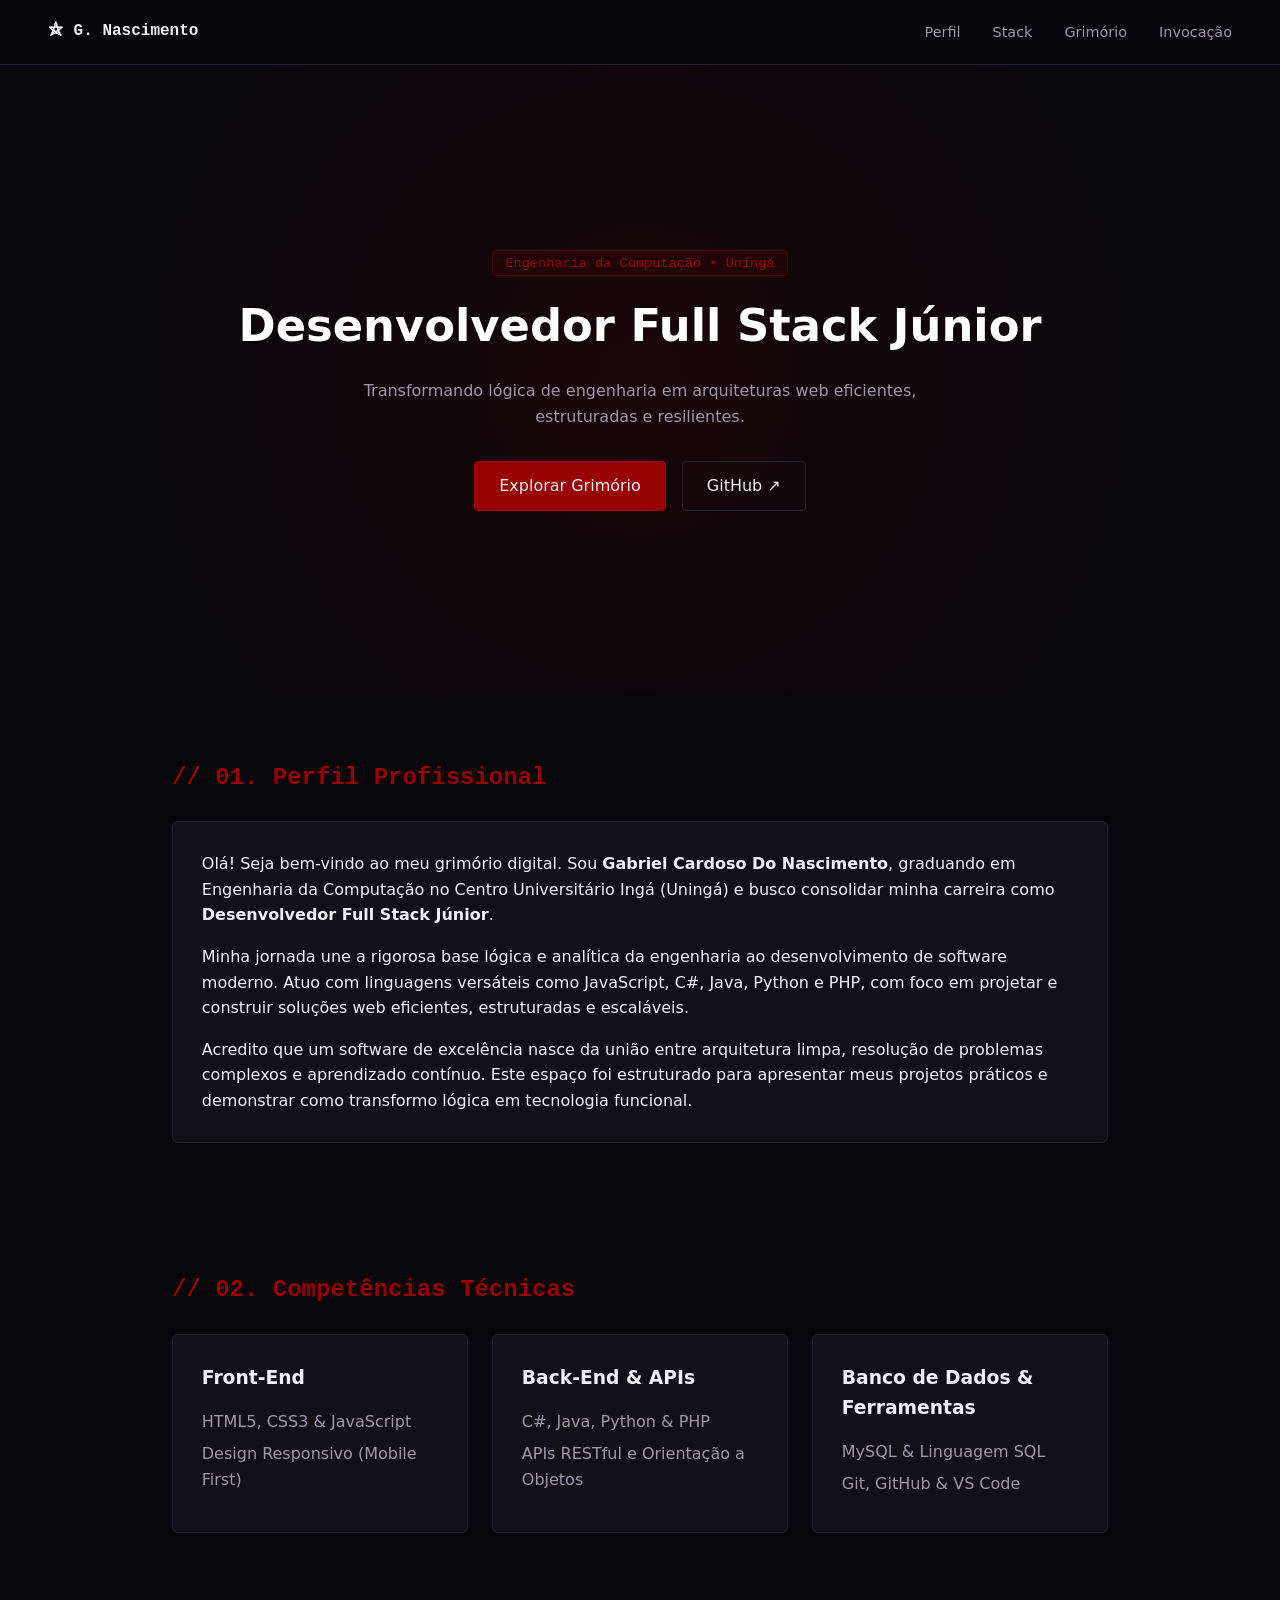
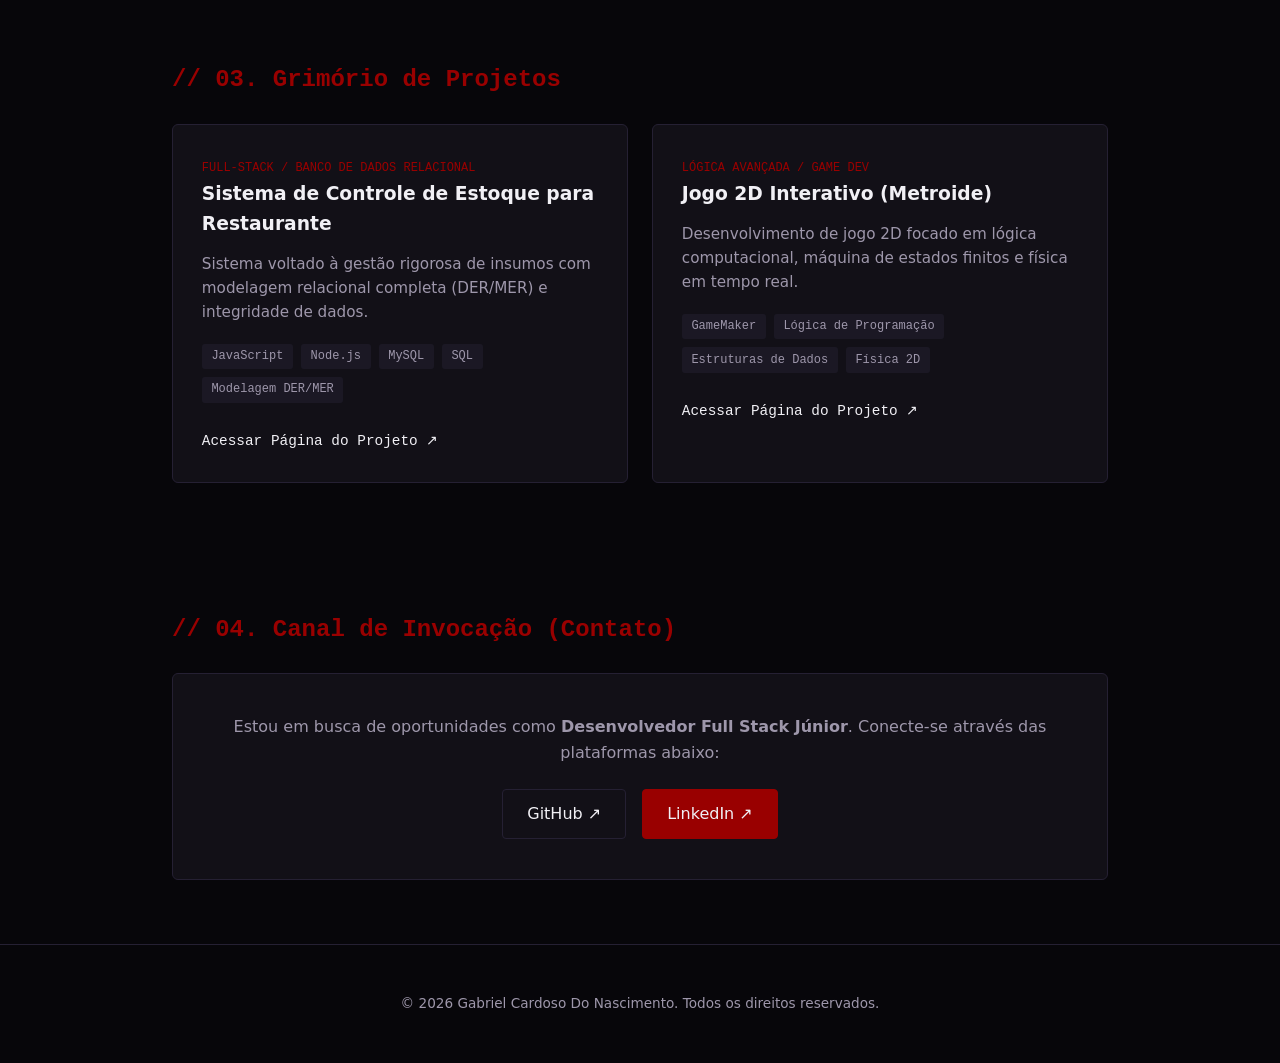
==== index.html @ 2a51ca3d "Portfólio estruturado e finalizado com páginas de projetos" ====
<!DOCTYPE html>
<html lang="pt-BR">
<head>
  <meta charset="UTF-8">
  <meta name="viewport" content="width=device-width, initial-scale=1.0">
  <title>Gabriel Cardoso | Desenvolvedor Full Stack Júnior</title>
  <link rel="stylesheet" href="css/variables.css">
  <link rel="stylesheet" href="css/main.css">
</head>
<body>

  <!-- ANIMAÇÃO DE ENTRADA: PORTÕES DO INFERNO (COM SIGILO ESTILIZADO) -->
  <div id="gate-overlay" class="gate-overlay">
    <div class="gate-left"></div>
    <div class="gate-right"></div>
    <div class="gate-lock">
      <div class="sigil-emblem">
        <span class="sigil-core">🜏</span>
      </div>
      <span class="lock-text">ROMPENDO SELOS INFERNAIS</span>
    </div>
  </div>

  <header class="navbar">
    <div class="logo">⛤ G. Nascimento</div>
    <nav>
      <ul class="nav-links">
        <li><a href="#sobre">Perfil</a></li>
        <li><a href="#habilidades">Stack</a></li>
        <li><a href="#projetos">Grimório</a></li>
        <li><a href="#contato">Invocação</a></li>
      </ul>
    </nav>
  </header>

  <main>
    <section class="hero">
      <div class="hero-content">
        <span class="badge-tag">Engenharia da Computação &bull; Uningá</span>
        <h1>Desenvolvedor Full Stack Júnior</h1>
        <p>Transformando lógica de engenharia em arquiteturas web eficientes, estruturadas e resilientes.</p>
        <div class="hero-actions">
          <a href="#projetos" class="btn btn-primary">Explorar Grimório</a>
          <a href="https://github.com/EzaquielAngel" target="_blank" class="btn btn-outline">GitHub ↗</a>
        </div>
      </div>
    </section>

    <!-- Seção Sobre / Perfil -->
    <section id="sobre" class="container section">
      <h2>// 01. Perfil Profissional</h2>
      <div class="card">
        <p>
          Olá! Seja bem-vindo ao meu grimório digital. Sou <strong>Gabriel Cardoso Do Nascimento</strong>, graduando em Engenharia da Computação no Centro Universitário Ingá (Uningá) e busco consolidar minha carreira como <strong>Desenvolvedor Full Stack Júnior</strong>.
        </p>
        <p style="margin-top: 1rem;">
          Minha jornada une a rigorosa base lógica e analítica da engenharia ao desenvolvimento de software moderno. Atuo com linguagens versáteis como JavaScript, C#, Java, Python e PHP, com foco em projetar e construir soluções web eficientes, estruturadas e escaláveis.
        </p>
        <p style="margin-top: 1rem;">
          Acredito que um software de excelência nasce da união entre arquitetura limpa, resolução de problemas complexos e aprendizado contínuo. Este espaço foi estruturado para apresentar meus projetos práticos e demonstrar como transformo lógica em tecnologia funcional.
        </p>
      </div>
    </section>

    <!-- Seção de Competências Técnicas -->
    <section id="habilidades" class="container section">
      <h2>// 02. Competências Técnicas</h2>
      <div class="skills-grid">
        <div class="skill-category">
          <h3>Front-End</h3>
          <ul>
            <li>HTML5, CSS3 & JavaScript</li>
            <li>Design Responsivo (Mobile First)</li>
          </ul>
        </div>
        <div class="skill-category">
          <h3>Back-End & APIs</h3>
          <ul>
            <li>C#, Java, Python & PHP</li>
            <li>APIs RESTful e Orientação a Objetos</li>
          </ul>
        </div>
        <div class="skill-category">
          <h3>Banco de Dados & Ferramentas</h3>
          <ul>
            <li>MySQL & Linguagem SQL</li>
            <li>Git, GitHub & VS Code</li>
          </ul>
        </div>
      </div>
    </section>

    <section id="projetos" class="container section">
      <h2>// 03. Grimório de Projetos</h2>
      <div id="projects-container" class="projects-grid">
        <!-- Inserido dinamicamente via JS -->
      </div>
    </section>

    <section id="contato" class="container section">
      <h2>// 04. Canal de Invocação (Contato)</h2>
      <div class="card contact-card">
        <p>Estou em busca de oportunidades como <strong>Desenvolvedor Full Stack Júnior</strong>. Conecte-se através das plataformas abaixo:</p>
        <div class="contact-links">
          <a href="https://github.com/EzaquielAngel" target="_blank" class="btn btn-outline">GitHub ↗</a>
          <a href="https://www.linkedin.com/in/gabriel-cardoso-do-nascimento" target="_blank" class="btn btn-primary">LinkedIn ↗</a>
        </div>
      </div>
    </section>
  </main>

  <footer class="footer">
    <p>&copy; 2026 Gabriel Cardoso Do Nascimento. Todos os direitos reservados.</p>
  </footer>

  <script type="module" src="js/main.js"></script>
</body>
</html>
---- css/variables.css ----
:root {
  --bg-deep: #07060a;
  --bg-surface: #121017;
  --border-subtle: #252033;
  --accent-blood: #990000;
  --accent-glow: rgba(153, 0, 0, 0.25);
  --text-main: #f1f0f5;
  --text-muted: #9e97ab;
  --font-mono: 'Courier New', Courier, monospace;
}
---- css/main.css ----
html {
  scroll-behavior: smooth;
}

* {
  margin: 0;
  padding: 0;
  box-sizing: border-box;
}

body {
  background-color: var(--bg-deep);
  color: var(--text-main);
  font-family: system-ui, -apple-system, sans-serif;
  line-height: 1.6;
  overflow-x: hidden;
}
* {
  margin: 0;
  padding: 0;
  box-sizing: border-box;
}

body {
  background-color: var(--bg-deep);
  color: var(--text-main);
  font-family: system-ui, -apple-system, sans-serif;
  line-height: 1.6;
  overflow-x: hidden;
}

/* --- ANIMAÇÃO INFERNAL DE ENTRADA (PORTÕES DO INFERNO) --- */
.gate-overlay {
  position: fixed;
  top: 0;
  left: 0;
  width: 100vw;
  height: 100vh;
  z-index: 9999;
  display: flex;
  justify-content: center;
  align-items: center;
  pointer-events: none;
  visibility: visible;
  opacity: 1;
  transition: opacity 0.6s ease 0.7s, visibility 0.6s ease 0.7s;
}

.gate-overlay.open {
  opacity: 0;
  visibility: hidden;
}

.gate-left, .gate-right {
  position: absolute;
  top: 0;
  width: 50vw;
  height: 100vh;
  background: #030205;
  border-bottom: 4px solid #8B0000;
  box-shadow: inset 0 0 80px rgba(139, 0, 0, 0.4);
  transition: transform 0.7s cubic-bezier(0.77, 0, 0.175, 1);
}

.gate-left { 
  left: 0; 
  border-right: 3px solid #ff1a1a; 
  background-image: linear-gradient(to right, #030205, #0f070a);
}

.gate-right { 
  right: 0; 
  border-left: 3px solid #ff1a1a; 
  background-image: linear-gradient(to left, #030205, #0f070a);
}

.gate-lock {
  position: relative;
  z-index: 10000;
  text-align: center;
  color: #ff1a1a;
  font-family: var(--font-mono);
  transition: opacity 0.4s ease, transform 0.4s ease;
}

/* Sigilo Estilizado (Substitui os Emojis) */
.sigil-emblem {
  width: 70px;
  height: 70px;
  margin: 0 auto 1rem auto;
  border: 2px solid #ff1a1a;
  transform: rotate(45deg);
  display: flex;
  justify-content: center;
  align-items: center;
  box-shadow: 0 0 20px rgba(255, 26, 26, 0.6);
  animation: pulse-infernal 0.8s infinite alternate;
  background: rgba(153, 0, 0, 0.15);
}

.sigil-core {
  font-size: 1.8rem;
  color: #ff1a1a;
  transform: rotate(-45deg);
  text-shadow: 0 0 10px #ff1a1a;
  font-weight: bold;
}

.lock-text {
  font-size: 0.85rem;
  letter-spacing: 3px;
  text-shadow: 0 0 10px #ff1a1a;
  text-transform: uppercase;
}

@keyframes pulse-infernal {
  0% { transform: rotate(45deg) scale(1); filter: drop-shadow(0 0 5px #ff1a1a); }
  100% { transform: rotate(45deg) scale(1.12); filter: drop-shadow(0 0 18px #ff1a1a); }
}

.gate-overlay.open .gate-left {
  transform: translateX(-100%);
}

.gate-overlay.open .gate-right {
  transform: translateX(100%);
}

.gate-overlay.open .gate-lock {
  opacity: 0;
  transform: scale(1.3);
}

/* --- LAYOUT DO PORTFÓLIO --- */
.container {
  max-width: 1000px;
  margin: 0 auto;
  padding: 4rem 2rem;
}

h2 {
  font-size: 1.5rem;
  color: var(--accent-blood);
  margin-bottom: 1.5rem;
  font-family: var(--font-mono);
}

.navbar {
  display: flex;
  justify-content: space-between;
  align-items: center;
  padding: 1.2rem 3rem;
  background: rgba(7, 6, 10, 0.9);
  backdrop-filter: blur(8px);
  position: sticky;
  top: 0;
  border-bottom: 1px solid var(--border-subtle);
  z-index: 1000;
}

.logo {
  font-family: var(--font-mono);
  font-weight: bold;
  color: var(--text-main);
  text-decoration: none;
}

.nav-links {
  display: flex;
  list-style: none;
  gap: 2rem;
}

.nav-links a {
  color: var(--text-muted);
  text-decoration: none;
  font-size: 0.9rem;
  transition: color 0.2s;
}

.nav-links a:hover {
  color: var(--text-main);
}

.hero {
  min-height: 70vh;
  display: flex;
  align-items: center;
  justify-content: center;
  text-align: center;
  padding: 2rem;
  background: radial-gradient(circle at center, rgba(153, 0, 0, 0.12) 0%, var(--bg-deep) 70%);
}

.badge-tag {
  font-family: var(--font-mono);
  font-size: 0.85rem;
  color: var(--accent-blood);
  background: rgba(153, 0, 0, 0.1);
  padding: 0.3rem 0.8rem;
  border-radius: 4px;
  border: 1px solid rgba(153, 0, 0, 0.3);
}

.hero h1 {
  font-size: 2.8rem;
  margin: 1rem 0;
  color: #fff;
}

.hero p {
  color: var(--text-muted);
  max-width: 600px;
  margin: 0 auto 2rem auto;
}

.hero-actions {
  display: flex;
  justify-content: center;
  gap: 1rem;
}

.btn {
  display: inline-block;
  padding: 0.7rem 1.5rem;
  border-radius: 4px;
  text-decoration: none;
  font-weight: 500;
  transition: all 0.2s ease;
  cursor: pointer;
}

.btn-primary {
  background-color: var(--accent-blood);
  color: var(--text-main);
  border: 1px solid var(--accent-blood);
}

.btn-primary:hover {
  background-color: #b30000;
  box-shadow: 0 0 12px var(--accent-glow);
}

.btn-outline {
  background-color: transparent;
  color: var(--text-main);
  border: 1px solid var(--border-subtle);
}

.btn-outline:hover {
  border-color: var(--accent-blood);
  color: var(--accent-blood);
}

.card, .skill-category, .project-card {
  background: var(--bg-surface);
  border: 1px solid var(--border-subtle);
  padding: 1.8rem;
  border-radius: 6px;
  transition: border-color 0.3s ease, transform 0.3s ease;
}

.card:hover, .project-card:hover, .skill-category:hover {
  border-color: var(--accent-blood);
  transform: translateY(-3px);
  box-shadow: 0 0 15px var(--accent-glow);
}

.skills-grid, .projects-grid {
  display: grid;
  grid-template-columns: repeat(auto-fit, minmax(280px, 1fr));
  gap: 1.5rem;
}

.skill-category ul {
  list-style: none;
  margin-top: 1rem;
  color: var(--text-muted);
}

.skill-category li {
  margin-bottom: 0.4rem;
}

.project-card {
  cursor: pointer;
}

.project-card h3 {
  color: var(--text-main);
  margin-bottom: 0.8rem;
}

.project-cat {
  font-family: var(--font-mono);
  font-size: 0.75rem;
  color: var(--accent-blood);
  text-transform: uppercase;
}

.project-card p {
  color: var(--text-muted);
  font-size: 0.95rem;
  margin-bottom: 1.2rem;
}

.tech-list {
  display: flex;
  gap: 0.5rem;
  list-style: none;
  flex-wrap: wrap;
  margin-bottom: 1.5rem;
}

.tech-list li {
  background: rgba(37, 32, 51, 0.5);
  font-size: 0.75rem;
  padding: 0.2rem 0.6rem;
  border-radius: 3px;
  color: var(--text-muted);
  font-family: var(--font-mono);
}

.link-detail {
  color: var(--text-main);
  font-size: 0.9rem;
  font-weight: 500;
  font-family: var(--font-mono);
}

.contact-card {
  text-align: center;
  padding: 2.5rem;
}

.contact-card p {
  color: var(--text-muted);
  margin-bottom: 1.5rem;
}

.contact-links {
  display: flex;
  justify-content: center;
  gap: 1rem;
}

.footer {
  text-align: center;
  padding: 3rem;
  color: var(--text-muted);
  border-top: 1px solid var(--border-subtle);
  font-size: 0.85rem;
}
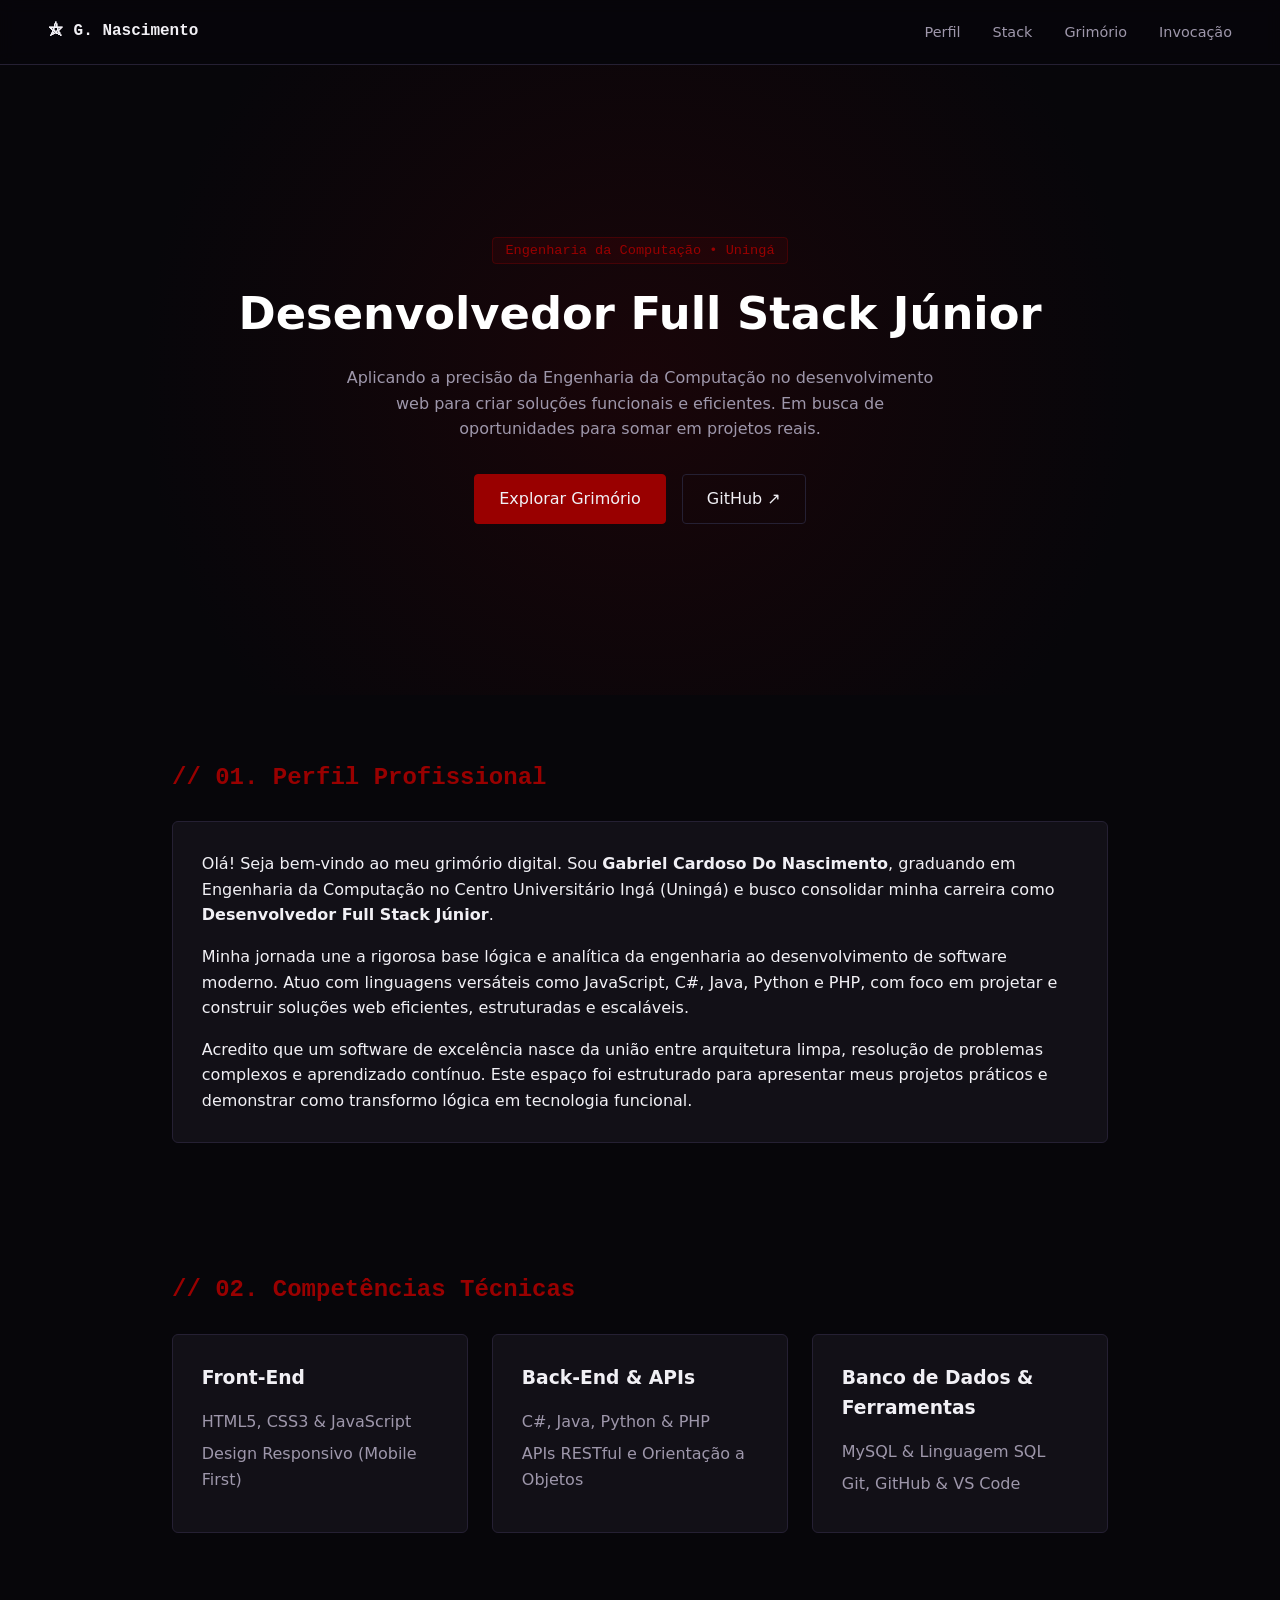
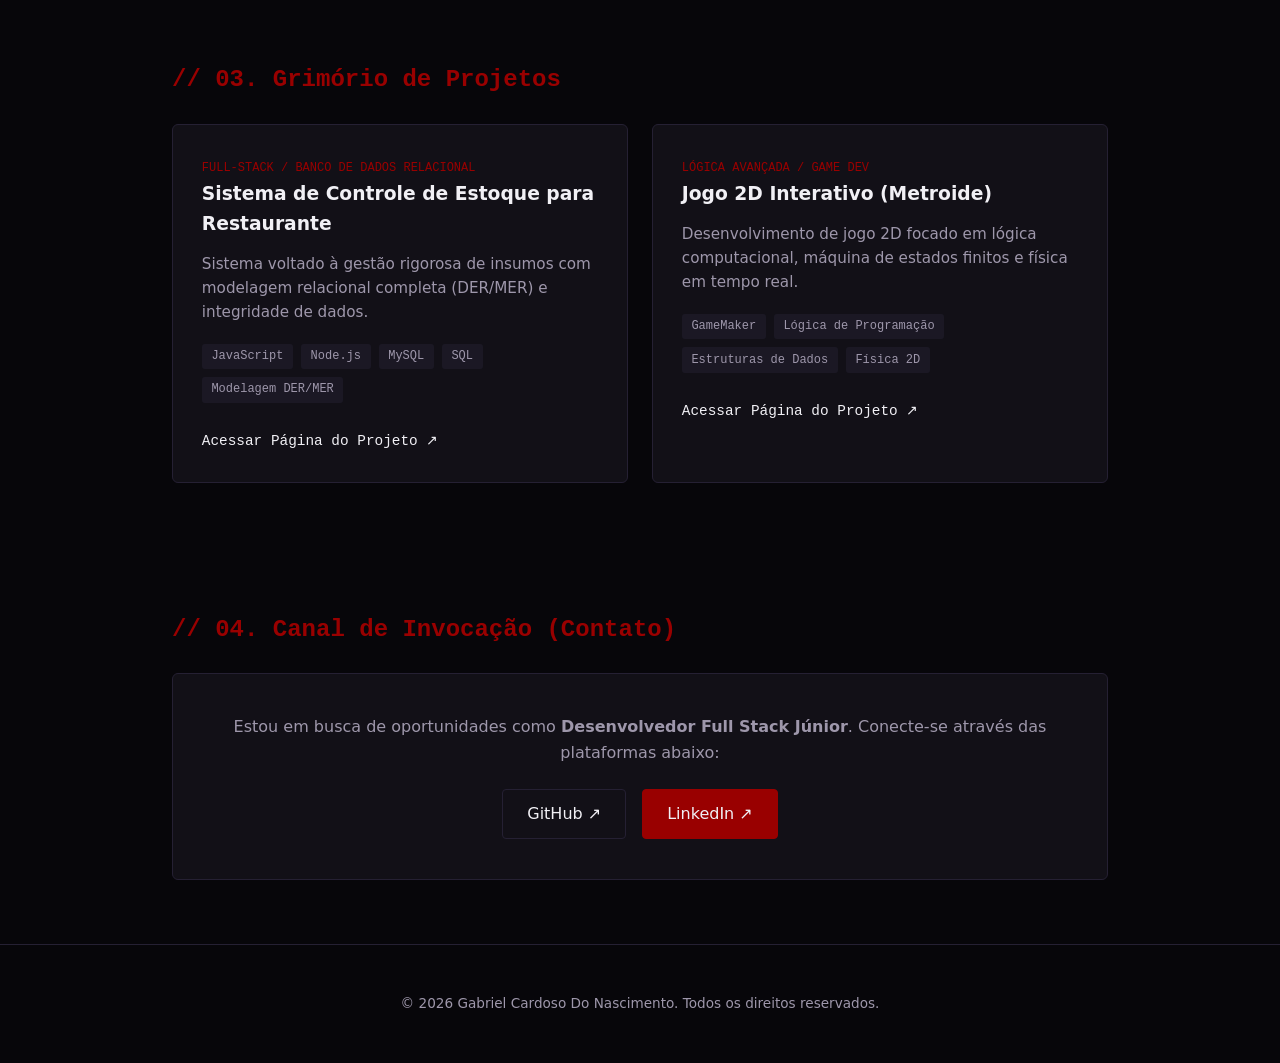
==== commit cc5f2887: "Atualizações no portfólio" ====
--- a/index.html
+++ b/index.html
@@ -34,18 +34,19 @@
   </header>
 
   <main>
+    <!-- Hero Section -->
     <section class="hero">
       <div class="hero-content">
         <span class="badge-tag">Engenharia da Computação &bull; Uningá</span>
         <h1>Desenvolvedor Full Stack Júnior</h1>
-        <p>Transformando lógica de engenharia em arquiteturas web eficientes, estruturadas e resilientes.</p>
+        <p>Aplicando a precisão da Engenharia da Computação no desenvolvimento web para criar soluções funcionais e eficientes. Em busca de oportunidades para somar em projetos reais.</p>
         <div class="hero-actions">
           <a href="#projetos" class="btn btn-primary">Explorar Grimório</a>
           <a href="https://github.com/EzaquielAngel" target="_blank" class="btn btn-outline">GitHub ↗</a>
         </div>
       </div>
     </section>
-
+    
     <!-- Seção Sobre / Perfil -->
     <section id="sobre" class="container section">
       <h2>// 01. Perfil Profissional</h2>
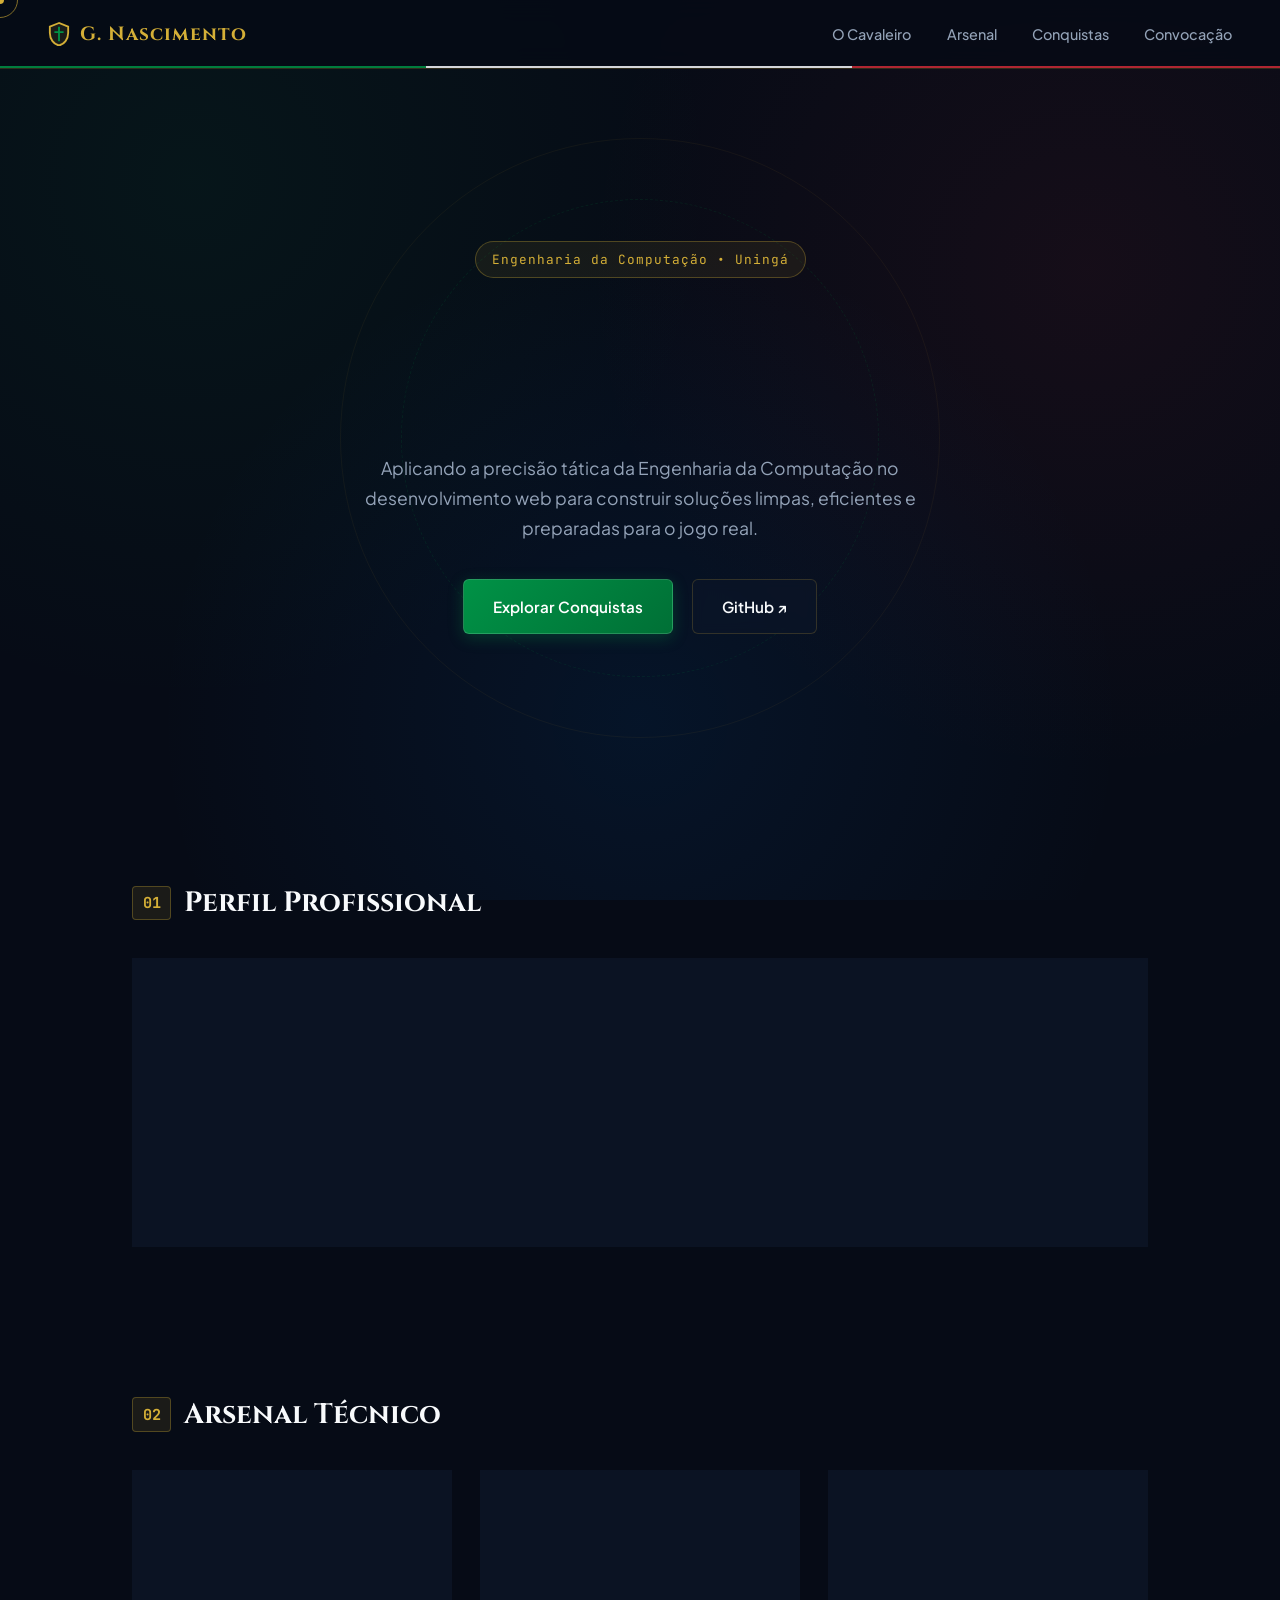
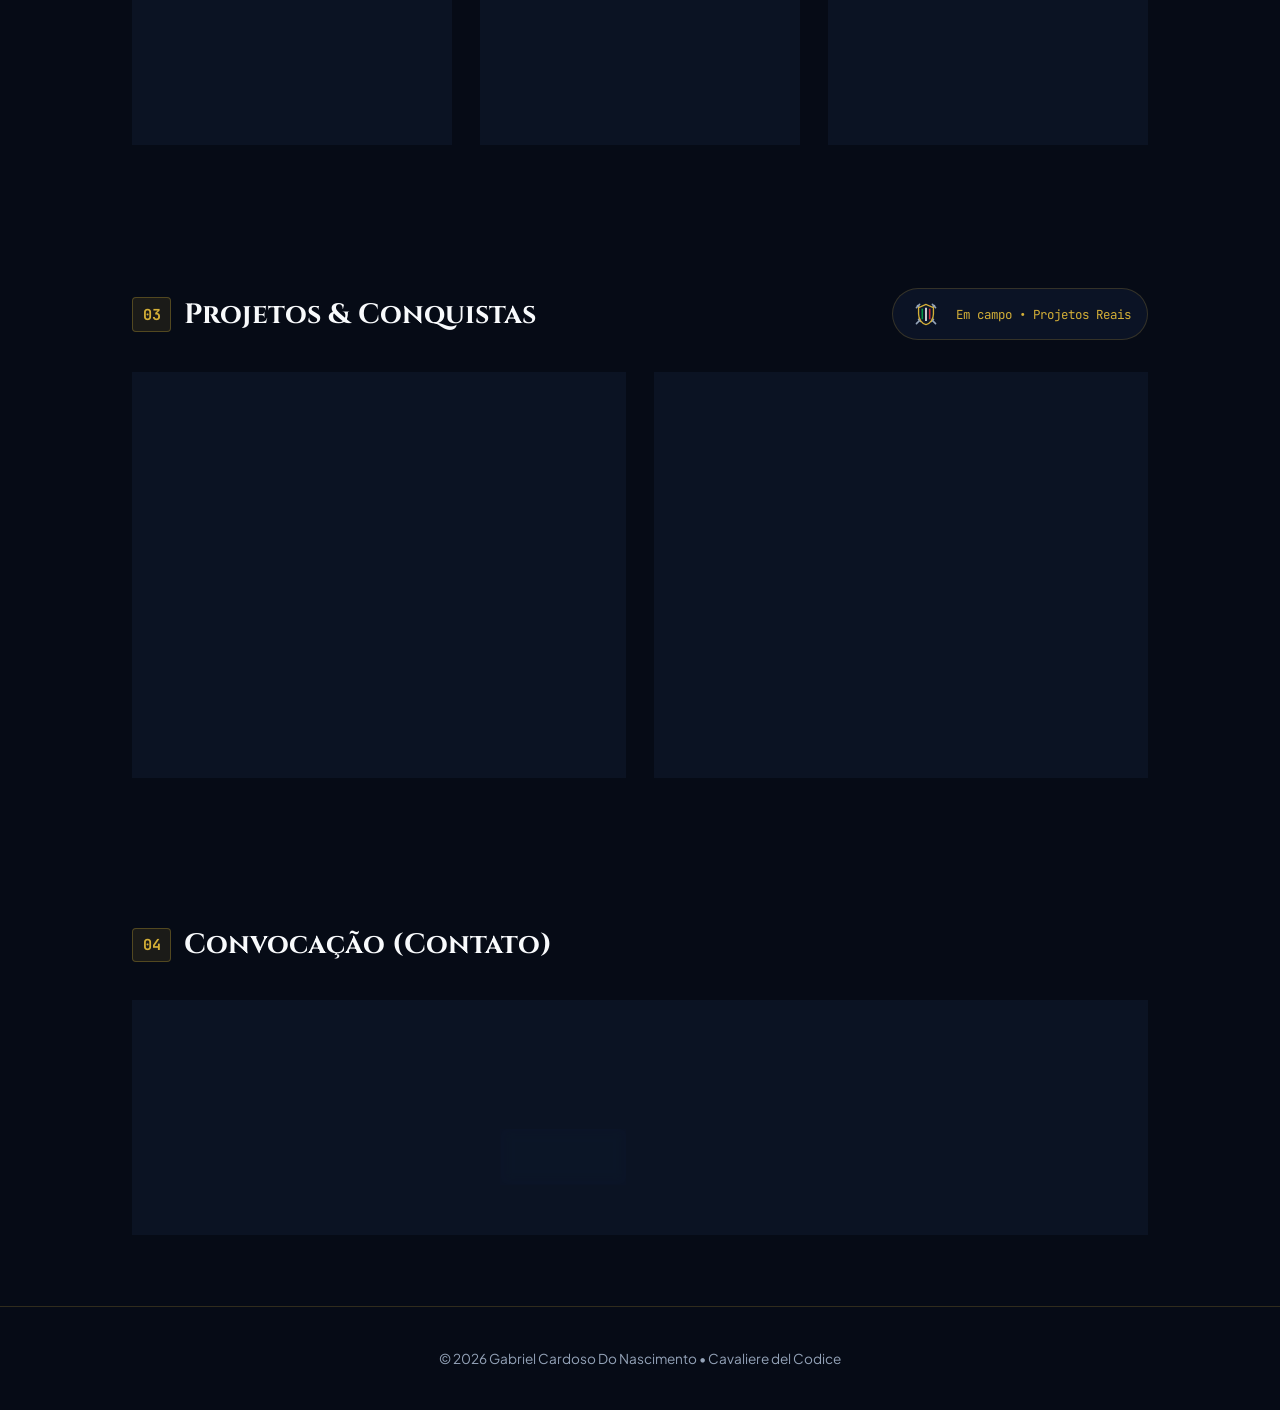
==== commit 6c3e5e0b: "Redesign completo com tema Cavaliere Azzurro" ====
--- a/index.html
+++ b/index.html
@@ -9,26 +9,38 @@
 </head>
 <body>
 
-  <!-- ANIMAÇÃO DE ENTRADA: PORTÕES DO INFERNO (COM SIGILO ESTILIZADO) -->
+  <!-- CURSOR PERSONALIZADO -->
+  <div class="cursor-dot" id="cursor-dot"></div>
+  <div class="cursor-ring" id="cursor-ring"></div>
+
+  <!-- ANIMAÇÃO DE ENTRADA: ESTANDARTE DO CAVALEIRO -->
   <div id="gate-overlay" class="gate-overlay">
     <div class="gate-left"></div>
     <div class="gate-right"></div>
     <div class="gate-lock">
-      <div class="sigil-emblem">
-        <span class="sigil-core">🜏</span>
+      <div class="crest-shield">
+        <div class="italy-ribbon"><span></span><span></span><span></span></div>
+        <span class="crest-initials">GN</span>
       </div>
-      <span class="lock-text">ROMPENDO SELOS INFERNAIS</span>
+      <span class="lock-text">INICIALIZANDO ARSENAL</span>
     </div>
   </div>
 
   <header class="navbar">
-    <div class="logo">⛤ G. Nascimento</div>
+    <a href="#" class="logo">
+      <!-- Mini Escudo SVG -->
+      <svg width="22" height="24" viewBox="0 0 24 26" fill="none" xmlns="http://www.w3.org/2000/svg">
+        <path d="M12 1L2 5V12C2 18.5 6.3 24.3 12 25.5C17.7 24.3 22 18.5 22 12V5L12 1Z" stroke="#d4af37" stroke-width="2" fill="rgba(212,175,55,0.1)"/>
+        <path d="M12 5V21M7 11H17" stroke="#009246" stroke-width="2"/>
+      </svg>
+      G. Nascimento
+    </a>
     <nav>
       <ul class="nav-links">
-        <li><a href="#sobre">Perfil</a></li>
-        <li><a href="#habilidades">Stack</a></li>
-        <li><a href="#projetos">Grimório</a></li>
-        <li><a href="#contato">Invocação</a></li>
+        <li><a href="#sobre">O Cavaleiro</a></li>
+        <li><a href="#habilidades">Arsenal</a></li>
+        <li><a href="#projetos">Conquistas</a></li>
+        <li><a href="#contato">Convocação</a></li>
       </ul>
     </nav>
   </header>
@@ -36,72 +48,108 @@
   <main>
     <!-- Hero Section -->
     <section class="hero">
+      <div class="tactical-pitch-bg"></div>
       <div class="hero-content">
         <span class="badge-tag">Engenharia da Computação &bull; Uningá</span>
-        <h1>Desenvolvedor Full Stack Júnior</h1>
-        <p>Aplicando a precisão da Engenharia da Computação no desenvolvimento web para criar soluções funcionais e eficientes. Em busca de oportunidades para somar em projetos reais.</p>
+        <h1 id="animated-title" class="gold-shimmer">Desenvolvedor Full Stack Júnior</h1>
+        <p>Aplicando a precisão tática da Engenharia da Computação no desenvolvimento web para construir soluções limpas, eficientes e preparadas para o jogo real.</p>
         <div class="hero-actions">
-          <a href="#projetos" class="btn btn-primary">Explorar Grimório</a>
+          <a href="#projetos" class="btn btn-primary">Explorar Conquistas</a>
           <a href="https://github.com/EzaquielAngel" target="_blank" class="btn btn-outline">GitHub ↗</a>
         </div>
       </div>
     </section>
     
     <!-- Seção Sobre / Perfil -->
-    <section id="sobre" class="container section">
-      <h2>// 01. Perfil Profissional</h2>
+    <section id="sobre" class="container section reveal">
+      <div class="section-header">
+        <h2><span class="sec-num">01</span> Perfil Profissional</h2>
+      </div>
       <div class="card">
         <p>
-          Olá! Seja bem-vindo ao meu grimório digital. Sou <strong>Gabriel Cardoso Do Nascimento</strong>, graduando em Engenharia da Computação no Centro Universitário Ingá (Uningá) e busco consolidar minha carreira como <strong>Desenvolvedor Full Stack Júnior</strong>.
+          Olá! Seja bem-vindo ao meu portfólio. Sou <strong>Gabriel Cardoso Do Nascimento</strong>, graduando em Engenharia da Computação no Centro Universitário Ingá (Uningá) e busco consolidar minha carreira como <strong>Desenvolvedor Full Stack Júnior</strong>.
         </p>
         <p style="margin-top: 1rem;">
-          Minha jornada une a rigorosa base lógica e analítica da engenharia ao desenvolvimento de software moderno. Atuo com linguagens versáteis como JavaScript, C#, Java, Python e PHP, com foco em projetar e construir soluções web eficientes, estruturadas e escaláveis.
+          Assim como em uma partida de alto nível ou na estratégia da cavalaria clássica, acredito que um grande software exige disciplina, visão de campo e trabalho em equipe. Atuo com linguagens versáteis como JavaScript, C#, Java, Python e PHP, unindo a lógica analítica da engenharia ao desenvolvimento web moderno.
         </p>
         <p style="margin-top: 1rem;">
-          Acredito que um software de excelência nasce da união entre arquitetura limpa, resolução de problemas complexos e aprendizado contínuo. Este espaço foi estruturado para apresentar meus projetos práticos e demonstrar como transformo lógica em tecnologia funcional.
+          Meu foco é transformar problemas complexos em código limpo, estruturado e funcional, mantendo sempre a mentalidade de evolução contínua para somar em projetos reais.
         </p>
       </div>
     </section>
 
     <!-- Seção de Competências Técnicas -->
-    <section id="habilidades" class="container section">
-      <h2>// 02. Competências Técnicas</h2>
+    <section id="habilidades" class="container section reveal">
+      <div class="section-header">
+        <h2><span class="sec-num">02</span> Arsenal Técnico</h2>
+      </div>
       <div class="skills-grid">
         <div class="skill-category">
           <h3>Front-End</h3>
           <ul>
             <li>HTML5, CSS3 & JavaScript</li>
             <li>Design Responsivo (Mobile First)</li>
+            <li>Animações & Interfaces Modernas</li>
           </ul>
         </div>
         <div class="skill-category">
           <h3>Back-End & APIs</h3>
           <ul>
             <li>C#, Java, Python & PHP</li>
-            <li>APIs RESTful e Orientação a Objetos</li>
+            <li>APIs RESTful & Orientação a Objetos</li>
+            <li>Node.js & Express</li>
           </ul>
         </div>
         <div class="skill-category">
           <h3>Banco de Dados & Ferramentas</h3>
           <ul>
             <li>MySQL & Linguagem SQL</li>
+            <li>Modelagem Relacional (DER/MER)</li>
             <li>Git, GitHub & VS Code</li>
           </ul>
         </div>
       </div>
     </section>
 
-    <section id="projetos" class="container section">
-      <h2>// 03. Grimório de Projetos</h2>
+    <!-- Seção de Projetos com Animação de Cavaleiro -->
+    <section id="projetos" class="container section reveal">
+      <div class="section-header">
+        <h2><span class="sec-num">03</span> Projetos & Conquistas</h2>
+        
+        <!-- Animação SVG de Cavaleiro / Espadas e Escudo -->
+        <div class="knight-companion">
+          <svg class="knight-svg" viewBox="0 0 64 64" fill="none" xmlns="http://www.w3.org/2000/svg">
+            <!-- Espada Esquerda -->
+            <g class="sword-left">
+              <path d="M14 50L48 16M44 14L50 20M18 42L22 46" stroke="#94a3b8" stroke-width="3" stroke-linecap="round"/>
+            </g>
+            <!-- Espada Direita -->
+            <g class="sword-right">
+              <path d="M50 50L16 16M20 14L14 20M46 42L42 46" stroke="#94a3b8" stroke-width="3" stroke-linecap="round"/>
+            </g>
+            <!-- Escudo Central Azzurro & Ouro -->
+            <path d="M32 14L18 20V32C18 41.5 23.9 49.8 32 52C40.1 49.8 46 41.5 46 32V20L32 14Z" fill="#0d1628" stroke="#d4af37" stroke-width="2.5"/>
+            <!-- Faixa Italiana no Escudo -->
+            <path d="M25 22V42" stroke="#009246" stroke-width="3"/>
+            <path d="M32 20V45" stroke="#f8fafc" stroke-width="3"/>
+            <path d="M39 22V42" stroke="#ce2b37" stroke-width="3"/>
+          </svg>
+          <span class="knight-caption">Em campo &bull; Projetos Reais</span>
+        </div>
+      </div>
+
       <div id="projects-container" class="projects-grid">
-        <!-- Inserido dinamicamente via JS -->
+        <!-- Inserido dinamicamente via js/main.js -->
       </div>
     </section>
 
-    <section id="contato" class="container section">
-      <h2>// 04. Canal de Invocação (Contato)</h2>
+    <!-- Seção de Contato -->
+    <section id="contato" class="container section reveal">
+      <div class="section-header">
+        <h2><span class="sec-num">04</span> Convocação (Contato)</h2>
+      </div>
       <div class="card contact-card">
-        <p>Estou em busca de oportunidades como <strong>Desenvolvedor Full Stack Júnior</strong>. Conecte-se através das plataformas abaixo:</p>
+        <p>Pronto para entrar em campo como <strong>Desenvolvedor Full Stack Júnior</strong>. Vamos conversar sobre como posso contribuir com a sua equipe:</p>
         <div class="contact-links">
           <a href="https://github.com/EzaquielAngel" target="_blank" class="btn btn-outline">GitHub ↗</a>
           <a href="https://www.linkedin.com/in/gabriel-cardoso-do-nascimento" target="_blank" class="btn btn-primary">LinkedIn ↗</a>
@@ -111,7 +159,7 @@
   </main>
 
   <footer class="footer">
-    <p>&copy; 2026 Gabriel Cardoso Do Nascimento. Todos os direitos reservados.</p>
+    <p>&copy; 2026 Gabriel Cardoso Do Nascimento &bull; Cavaliere del Codice</p>
   </footer>
 
   <script type="module" src="js/main.js"></script>
--- a/css/variables.css
+++ b/css/variables.css
@@ -1,10 +1,26 @@
+@import url('https://fonts.googleapis.com/css2?family=Cinzel:wght@600;700;800&family=JetBrains+Mono:wght@400;500&family=Plus+Jakarta+Sans:wght@400;500;600;700&display=swap');
+
 :root {
-  --bg-deep: #07060a;
-  --bg-surface: #121017;
-  --border-subtle: #252033;
-  --accent-blood: #990000;
-  --accent-glow: rgba(153, 0, 0, 0.25);
-  --text-main: #f1f0f5;
-  --text-muted: #9e97ab;
-  --font-mono: 'Courier New', Courier, monospace;
+  /* Paleta Azzurro Noturno & Cavalaria */
+  --bg-deep: #060b16;
+  --bg-surface: rgba(13, 22, 40, 0.78);
+  --bg-surface-hover: rgba(20, 34, 61, 0.9);
+  
+  /* Cores da Itália & Ouro Medieval */
+  --italy-green: #009246;
+  --italy-white: #f8fafc;
+  --italy-red: #ce2b37;
+  --accent-gold: #d4af37;
+  --accent-azzurro: #0066cc;
+  
+  /* Textos e Bordas */
+  --text-main: #f1f5f9;
+  --text-muted: #94a3b8;
+  --border-subtle: rgba(212, 175, 55, 0.2);
+  --border-glow: rgba(212, 175, 55, 0.55);
+  
+  /* Tipografia */
+  --font-display: 'Cinzel', serif;
+  --font-sans: 'Plus Jakarta Sans', system-ui, -apple-system, sans-serif;
+  --font-mono: 'JetBrains Mono', monospace;
 }
--- a/css/main.css
+++ b/css/main.css
@@ -11,31 +11,62 @@
 body {
   background-color: var(--bg-deep);
   color: var(--text-main);
-  font-family: system-ui, -apple-system, sans-serif;
-  line-height: 1.6;
+  font-family: var(--font-sans);
+  line-height: 1.7;
   overflow-x: hidden;
-}
-* {
-  margin: 0;
-  padding: 0;
-  box-sizing: border-box;
-}
-
-body {
-  background-color: var(--bg-deep);
-  color: var(--text-main);
-  font-family: system-ui, -apple-system, sans-serif;
-  line-height: 1.6;
-  overflow-x: hidden;
-}
-
-/* --- ANIMAÇÃO INFERNAL DE ENTRADA (PORTÕES DO INFERNO) --- */
-.gate-overlay {
+  background-image: 
+    radial-gradient(circle at 15% 20%, rgba(0, 146, 70, 0.08) 0%, transparent 40%),
+    radial-gradient(circle at 85% 30%, rgba(206, 43, 55, 0.08) 0%, transparent 40%),
+    radial-gradient(circle at 50% 80%, rgba(0, 102, 204, 0.1) 0%, transparent 50%);
+  background-attachment: fixed;
+}
+
+/* --- CURSOR PERSONALIZADO (Desktop) --- */
+@media (pointer: fine) {
+  body, a, button, .project-card {
+    cursor: none;
+  }
+}
+
+.cursor-dot {
   position: fixed;
   top: 0;
   left: 0;
-  width: 100vw;
-  height: 100vh;
+  width: 8px;
+  height: 8px;
+  background-color: var(--accent-gold);
+  border-radius: 50%;
+  pointer-events: none;
+  z-index: 99999;
+  transform: translate(-50%, -50%);
+  transition: width 0.2s, height 0.2s, background-color 0.2s;
+}
+
+.cursor-ring {
+  position: fixed;
+  top: 0;
+  left: 0;
+  width: 36px;
+  height: 36px;
+  border: 1.5px solid rgba(212, 175, 55, 0.6);
+  border-radius: 50%;
+  pointer-events: none;
+  z-index: 99998;
+  transform: translate(-50%, -50%);
+  transition: width 0.25s ease, height 0.25s ease, border-color 0.25s ease, background-color 0.25s ease;
+}
+
+.cursor-ring.active {
+  width: 54px;
+  height: 54px;
+  border-color: var(--italy-green);
+  background-color: rgba(0, 146, 70, 0.1);
+}
+
+/* --- ANIMAÇÃO DE ENTRADA: O ESTANDARTE DO CAVALEIRO --- */
+.gate-overlay {
+  position: fixed;
+  inset: 0;
   z-index: 9999;
   display: flex;
   justify-content: center;
@@ -56,252 +87,467 @@
   top: 0;
   width: 50vw;
   height: 100vh;
-  background: #030205;
-  border-bottom: 4px solid #8B0000;
-  box-shadow: inset 0 0 80px rgba(139, 0, 0, 0.4);
-  transition: transform 0.7s cubic-bezier(0.77, 0, 0.175, 1);
-}
-
-.gate-left { 
-  left: 0; 
-  border-right: 3px solid #ff1a1a; 
-  background-image: linear-gradient(to right, #030205, #0f070a);
-}
-
-.gate-right { 
-  right: 0; 
-  border-left: 3px solid #ff1a1a; 
-  background-image: linear-gradient(to left, #030205, #0f070a);
+  background: #040811;
+  transition: transform 0.8s cubic-bezier(0.77, 0, 0.175, 1);
+}
+
+.gate-left {
+  left: 0;
+  border-right: 3px solid var(--italy-green);
+  background-image: linear-gradient(135deg, #040811 60%, rgba(0, 146, 70, 0.18));
+}
+
+.gate-right {
+  right: 0;
+  border-left: 3px solid var(--italy-red);
+  background-image: linear-gradient(225deg, #040811 60%, rgba(206, 43, 55, 0.18));
 }
 
 .gate-lock {
   position: relative;
   z-index: 10000;
   text-align: center;
-  color: #ff1a1a;
+  transition: opacity 0.4s ease, transform 0.4s ease;
+}
+
+.crest-shield {
+  width: 84px;
+  height: 96px;
+  margin: 0 auto 1.2rem auto;
+  background: linear-gradient(145deg, #0f1b33, #060b16);
+  border: 2px solid var(--accent-gold);
+  border-radius: 8px 8px 42px 42px;
+  display: flex;
+  flex-direction: column;
+  justify-content: center;
+  align-items: center;
+  box-shadow: 0 0 25px rgba(212, 175, 55, 0.35);
+  animation: shield-pulse 1s infinite alternate;
+  position: relative;
+  overflow: hidden;
+}
+
+.italy-ribbon {
+  display: flex;
+  width: 100%;
+  height: 6px;
+  position: absolute;
+  top: 0;
+}
+.italy-ribbon span:nth-child(1) { flex: 1; background: var(--italy-green); }
+.italy-ribbon span:nth-child(2) { flex: 1; background: var(--italy-white); }
+.italy-ribbon span:nth-child(3) { flex: 1; background: var(--italy-red); }
+
+.crest-initials {
+  font-family: var(--font-display);
+  font-size: 1.6rem;
+  font-weight: 800;
+  color: var(--accent-gold);
+  letter-spacing: 2px;
+}
+
+.lock-text {
   font-family: var(--font-mono);
-  transition: opacity 0.4s ease, transform 0.4s ease;
-}
-
-/* Sigilo Estilizado (Substitui os Emojis) */
-.sigil-emblem {
-  width: 70px;
-  height: 70px;
-  margin: 0 auto 1rem auto;
-  border: 2px solid #ff1a1a;
-  transform: rotate(45deg);
-  display: flex;
-  justify-content: center;
-  align-items: center;
-  box-shadow: 0 0 20px rgba(255, 26, 26, 0.6);
-  animation: pulse-infernal 0.8s infinite alternate;
-  background: rgba(153, 0, 0, 0.15);
-}
-
-.sigil-core {
-  font-size: 1.8rem;
-  color: #ff1a1a;
-  transform: rotate(-45deg);
-  text-shadow: 0 0 10px #ff1a1a;
-  font-weight: bold;
-}
-
-.lock-text {
-  font-size: 0.85rem;
+  font-size: 0.8rem;
   letter-spacing: 3px;
-  text-shadow: 0 0 10px #ff1a1a;
+  color: var(--italy-white);
   text-transform: uppercase;
 }
 
-@keyframes pulse-infernal {
-  0% { transform: rotate(45deg) scale(1); filter: drop-shadow(0 0 5px #ff1a1a); }
-  100% { transform: rotate(45deg) scale(1.12); filter: drop-shadow(0 0 18px #ff1a1a); }
-}
-
-.gate-overlay.open .gate-left {
-  transform: translateX(-100%);
-}
-
-.gate-overlay.open .gate-right {
-  transform: translateX(100%);
-}
-
-.gate-overlay.open .gate-lock {
-  opacity: 0;
-  transform: scale(1.3);
-}
-
-/* --- LAYOUT DO PORTFÓLIO --- */
-.container {
-  max-width: 1000px;
-  margin: 0 auto;
-  padding: 4rem 2rem;
-}
-
-h2 {
-  font-size: 1.5rem;
-  color: var(--accent-blood);
-  margin-bottom: 1.5rem;
-  font-family: var(--font-mono);
-}
-
+@keyframes shield-pulse {
+  0% { transform: scale(1); box-shadow: 0 0 15px rgba(212, 175, 55, 0.3); }
+  100% { transform: scale(1.08); box-shadow: 0 0 30px rgba(212, 175, 55, 0.65); }
+}
+
+.gate-overlay.open .gate-left { transform: translateX(-100%); }
+.gate-overlay.open .gate-right { transform: translateX(100%); }
+.gate-overlay.open .gate-lock { opacity: 0; transform: scale(1.2); }
+
+/* --- BARRA DE NAVEGAÇÃO --- */
 .navbar {
   display: flex;
   justify-content: space-between;
   align-items: center;
-  padding: 1.2rem 3rem;
-  background: rgba(7, 6, 10, 0.9);
-  backdrop-filter: blur(8px);
+  padding: 1.1rem 3rem;
+  background: rgba(6, 11, 22, 0.85);
+  backdrop-filter: blur(12px);
   position: sticky;
   top: 0;
   border-bottom: 1px solid var(--border-subtle);
   z-index: 1000;
 }
 
+.navbar::after {
+  content: '';
+  position: absolute;
+  bottom: 0;
+  left: 0;
+  width: 100%;
+  height: 2px;
+  background: linear-gradient(90deg, var(--italy-green) 0%, var(--italy-green) 33.3%, var(--italy-white) 33.3%, var(--italy-white) 66.6%, var(--italy-red) 66.6%, var(--italy-red) 100%);
+  opacity: 0.85;
+}
+
 .logo {
-  font-family: var(--font-mono);
-  font-weight: bold;
-  color: var(--text-main);
+  font-family: var(--font-display);
+  font-weight: 700;
+  font-size: 1.2rem;
+  color: var(--accent-gold);
   text-decoration: none;
+  display: flex;
+  align-items: center;
+  gap: 0.6rem;
+  letter-spacing: 1px;
 }
 
 .nav-links {
   display: flex;
   list-style: none;
-  gap: 2rem;
+  gap: 2.2rem;
 }
 
 .nav-links a {
   color: var(--text-muted);
   text-decoration: none;
   font-size: 0.9rem;
-  transition: color 0.2s;
+  font-weight: 500;
+  position: relative;
+  padding-bottom: 4px;
+  transition: color 0.3s;
+}
+
+.nav-links a::after {
+  content: '';
+  position: absolute;
+  bottom: 0;
+  left: 0;
+  width: 0%;
+  height: 2px;
+  background: var(--accent-gold);
+  transition: width 0.3s ease;
 }
 
 .nav-links a:hover {
-  color: var(--text-main);
-}
-
+  color: var(--italy-white);
+}
+
+.nav-links a:hover::after {
+  width: 100%;
+}
+
+/* --- HERO SECTION & LETRAS ANIMADAS --- */
 .hero {
-  min-height: 70vh;
+  min-height: 82vh;
   display: flex;
   align-items: center;
   justify-content: center;
   text-align: center;
-  padding: 2rem;
-  background: radial-gradient(circle at center, rgba(153, 0, 0, 0.12) 0%, var(--bg-deep) 70%);
+  padding: 4rem 2rem;
+  position: relative;
+  overflow: hidden;
+}
+
+/* Linhas táticas de campo sutil ao fundo */
+.tactical-pitch-bg {
+  position: absolute;
+  width: 600px;
+  height: 600px;
+  border: 1px solid rgba(212, 175, 55, 0.06);
+  border-radius: 50%;
+  pointer-events: none;
+  animation: rotate-slow 60s linear infinite;
+}
+
+.tactical-pitch-bg::before {
+  content: '';
+  position: absolute;
+  inset: 60px;
+  border: 1px dashed rgba(0, 146, 70, 0.12);
+  border-radius: 50%;
+}
+
+@keyframes rotate-slow {
+  from { transform: rotate(0deg); }
+  to { transform: rotate(360deg); }
+}
+
+.hero-content {
+  position: relative;
+  z-index: 2;
+  max-width: 800px;
 }
 
 .badge-tag {
   font-family: var(--font-mono);
-  font-size: 0.85rem;
-  color: var(--accent-blood);
-  background: rgba(153, 0, 0, 0.1);
-  padding: 0.3rem 0.8rem;
-  border-radius: 4px;
-  border: 1px solid rgba(153, 0, 0, 0.3);
+  font-size: 0.8rem;
+  color: var(--accent-gold);
+  background: rgba(212, 175, 55, 0.08);
+  padding: 0.4rem 1rem;
+  border-radius: 99px;
+  border: 1px solid rgba(212, 175, 55, 0.3);
+  display: inline-flex;
+  align-items: center;
+  gap: 0.5rem;
+  letter-spacing: 1px;
 }
 
 .hero h1 {
-  font-size: 2.8rem;
-  margin: 1rem 0;
-  color: #fff;
+  font-family: var(--font-display);
+  font-size: clamp(2.2rem, 5vw, 3.6rem);
+  font-weight: 800;
+  margin: 1.2rem 0;
+  color: var(--italy-white);
+  line-height: 1.2;
+  letter-spacing: 1px;
+}
+
+/* Animação individual de letras */
+.char-animate {
+  display: inline-block;
+  opacity: 0;
+  transform: translateY(22px) rotateX(-40deg);
+  animation: charReveal 0.6s cubic-bezier(0.2, 0.8, 0.2, 1) forwards;
+}
+
+@keyframes charReveal {
+  to {
+    opacity: 1;
+    transform: translateY(0) rotateX(0deg);
+  }
+}
+
+.gold-shimmer {
+  background: linear-gradient(90deg, var(--accent-gold), #fff3b0, var(--accent-gold));
+  background-size: 200% auto;
+  -webkit-background-clip: text;
+  -webkit-text-fill-color: transparent;
+  animation: shimmer 4s linear infinite;
+}
+
+@keyframes shimmer {
+  to { background-position: 200% center; }
 }
 
 .hero p {
   color: var(--text-muted);
-  max-width: 600px;
-  margin: 0 auto 2rem auto;
+  font-size: 1.1rem;
+  max-width: 640px;
+  margin: 0 auto 2.2rem auto;
 }
 
 .hero-actions {
   display: flex;
   justify-content: center;
+  gap: 1.2rem;
+  flex-wrap: wrap;
+}
+
+.btn {
+  display: inline-flex;
+  align-items: center;
+  gap: 0.5rem;
+  padding: 0.85rem 1.8rem;
+  border-radius: 6px;
+  text-decoration: none;
+  font-weight: 600;
+  font-size: 0.95rem;
+  transition: all 0.3s cubic-bezier(0.25, 0.8, 0.25, 1);
+  position: relative;
+  overflow: hidden;
+}
+
+.btn-primary {
+  background: linear-gradient(135deg, var(--italy-green), #007036);
+  color: #fff;
+  border: 1px solid rgba(255, 255, 255, 0.15);
+  box-shadow: 0 4px 15px rgba(0, 146, 70, 0.3);
+}
+
+.btn-primary:hover {
+  transform: translateY(-2px);
+  box-shadow: 0 8px 25px rgba(0, 146, 70, 0.5);
+  border-color: var(--accent-gold);
+}
+
+.btn-outline {
+  background: rgba(13, 22, 40, 0.6);
+  color: var(--italy-white);
+  border: 1px solid var(--border-subtle);
+  backdrop-filter: blur(6px);
+}
+
+.btn-outline:hover {
+  border-color: var(--accent-gold);
+  color: var(--accent-gold);
+  transform: translateY(-2px);
+}
+
+/* --- SEÇÕES E CARDS MODERNOS --- */
+.container {
+  max-width: 1080px;
+  margin: 0 auto;
+  padding: 4.5rem 2rem;
+}
+
+.section-header {
+  display: flex;
+  align-items: center;
+  justify-content: space-between;
+  margin-bottom: 2rem;
+  flex-wrap: wrap;
   gap: 1rem;
 }
 
-.btn {
-  display: inline-block;
-  padding: 0.7rem 1.5rem;
+h2 {
+  font-family: var(--font-display);
+  font-size: 1.75rem;
+  color: var(--italy-white);
+  display: flex;
+  align-items: center;
+  gap: 0.8rem;
+}
+
+h2 span.sec-num {
+  font-family: var(--font-mono);
+  font-size: 0.95rem;
+  color: var(--accent-gold);
+  background: rgba(212, 175, 55, 0.1);
+  padding: 0.2rem 0.6rem;
   border-radius: 4px;
-  text-decoration: none;
-  font-weight: 500;
-  transition: all 0.2s ease;
-  cursor: pointer;
-}
-
-.btn-primary {
-  background-color: var(--accent-blood);
-  color: var(--text-main);
-  border: 1px solid var(--accent-blood);
-}
-
-.btn-primary:hover {
-  background-color: #b30000;
-  box-shadow: 0 0 12px var(--accent-glow);
-}
-
-.btn-outline {
-  background-color: transparent;
-  color: var(--text-main);
-  border: 1px solid var(--border-subtle);
-}
-
-.btn-outline:hover {
-  border-color: var(--accent-blood);
-  color: var(--accent-blood);
+  border: 1px solid rgba(212, 175, 55, 0.3);
 }
 
 .card, .skill-category, .project-card {
   background: var(--bg-surface);
+  backdrop-filter: blur(12px);
   border: 1px solid var(--border-subtle);
-  padding: 1.8rem;
-  border-radius: 6px;
-  transition: border-color 0.3s ease, transform 0.3s ease;
+  padding: 2rem;
+  border-radius: 12px;
+  position: relative;
+  overflow: hidden;
+  transition: transform 0.35s cubic-bezier(0.2, 0.8, 0.2, 1), border-color 0.35s ease, box-shadow 0.35s ease;
+}
+
+/* Efeito de brilho que segue o cursor */
+.card::before, .skill-category::before, .project-card::before {
+  content: '';
+  position: absolute;
+  inset: 0;
+  background: radial-gradient(400px circle at var(--mouse-x, 50%) var(--mouse-y, 50%), rgba(212, 175, 55, 0.12), transparent 60%);
+  opacity: 0;
+  transition: opacity 0.3s;
+  pointer-events: none;
+}
+
+.card:hover::before, .skill-category:hover::before, .project-card:hover::before {
+  opacity: 1;
 }
 
 .card:hover, .project-card:hover, .skill-category:hover {
-  border-color: var(--accent-blood);
-  transform: translateY(-3px);
-  box-shadow: 0 0 15px var(--accent-glow);
-}
-
+  border-color: var(--border-glow);
+  transform: translateY(-5px);
+  box-shadow: 0 12px 30px rgba(0, 0, 0, 0.45);
+}
+
+/* --- ANIMAÇÃO DO CAVALEIRO / ESPADAS PERTO DOS PROJETOS --- */
+.knight-companion {
+  display: flex;
+  align-items: center;
+  gap: 0.8rem;
+  background: rgba(13, 22, 40, 0.85);
+  border: 1px solid var(--border-subtle);
+  padding: 0.5rem 1rem;
+  border-radius: 99px;
+}
+
+.knight-svg {
+  width: 34px;
+  height: 34px;
+  animation: knight-float 3s ease-in-out infinite;
+}
+
+.sword-left {
+  transform-origin: center;
+  animation: sword-clash-left 3.5s ease-in-out infinite;
+}
+
+.sword-right {
+  transform-origin: center;
+  animation: sword-clash-right 3.5s ease-in-out infinite;
+}
+
+@keyframes knight-float {
+  0%, 100% { transform: translateY(0px); }
+  50% { transform: translateY(-4px); }
+}
+
+@keyframes sword-clash-left {
+  0%, 100% { transform: rotate(0deg); }
+  50% { transform: rotate(-8deg); }
+}
+
+@keyframes sword-clash-right {
+  0%, 100% { transform: rotate(0deg); }
+  50% { transform: rotate(8deg); }
+}
+
+.knight-caption {
+  font-family: var(--font-mono);
+  font-size: 0.78rem;
+  color: var(--accent-gold);
+}
+
+/* --- GRIDS & CARDS DE PROJETO --- */
 .skills-grid, .projects-grid {
   display: grid;
-  grid-template-columns: repeat(auto-fit, minmax(280px, 1fr));
-  gap: 1.5rem;
+  grid-template-columns: repeat(auto-fit, minmax(300px, 1fr));
+  gap: 1.8rem;
+}
+
+.skill-category h3 {
+  font-family: var(--font-display);
+  color: var(--accent-gold);
+  font-size: 1.15rem;
+  margin-bottom: 0.8rem;
 }
 
 .skill-category ul {
   list-style: none;
-  margin-top: 1rem;
   color: var(--text-muted);
 }
 
 .skill-category li {
-  margin-bottom: 0.4rem;
-}
-
-.project-card {
-  cursor: pointer;
+  margin-bottom: 0.5rem;
+  display: flex;
+  align-items: center;
+  gap: 0.5rem;
+}
+
+.skill-category li::before {
+  content: '◆';
+  color: var(--italy-green);
+  font-size: 0.7rem;
 }
 
 .project-card h3 {
-  color: var(--text-main);
-  margin-bottom: 0.8rem;
+  font-family: var(--font-display);
+  color: var(--italy-white);
+  font-size: 1.3rem;
+  margin: 0.5rem 0 0.8rem 0;
 }
 
 .project-cat {
   font-family: var(--font-mono);
   font-size: 0.75rem;
-  color: var(--accent-blood);
+  color: var(--accent-gold);
   text-transform: uppercase;
+  letter-spacing: 1px;
 }
 
 .project-card p {
   color: var(--text-muted);
   font-size: 0.95rem;
-  margin-bottom: 1.2rem;
+  margin-bottom: 1.4rem;
 }
 
 .tech-list {
@@ -313,41 +559,74 @@
 }
 
 .tech-list li {
-  background: rgba(37, 32, 51, 0.5);
+  background: rgba(0, 102, 204, 0.15);
+  border: 1px solid rgba(0, 102, 204, 0.3);
   font-size: 0.75rem;
-  padding: 0.2rem 0.6rem;
-  border-radius: 3px;
-  color: var(--text-muted);
+  padding: 0.25rem 0.65rem;
+  border-radius: 4px;
+  color: #cbd5e1;
   font-family: var(--font-mono);
 }
 
 .link-detail {
-  color: var(--text-main);
+  color: var(--accent-gold);
   font-size: 0.9rem;
-  font-weight: 500;
+  font-weight: 600;
   font-family: var(--font-mono);
-}
-
+  display: inline-flex;
+  align-items: center;
+  gap: 0.4rem;
+  transition: gap 0.2s ease;
+}
+
+.project-card:hover .link-detail {
+  gap: 0.8rem;
+}
+
+/* --- REVEAL AO ROLAR A PÁGINA --- */
+.reveal {
+  opacity: 0;
+  transform: translateY(28px);
+  transition: opacity 0.7s ease, transform 0.7s ease;
+}
+
+.reveal.visible {
+  opacity: 1;
+  transform: translateY(0);
+}
+
+/* --- CONTATO E RODAPÉ --- */
 .contact-card {
   text-align: center;
-  padding: 2.5rem;
-}
-
-.contact-card p {
-  color: var(--text-muted);
-  margin-bottom: 1.5rem;
+  padding: 3rem 2rem;
+  border-top: 2px solid var(--italy-green);
+  border-bottom: 2px solid var(--italy-red);
 }
 
 .contact-links {
   display: flex;
   justify-content: center;
-  gap: 1rem;
+  gap: 1.2rem;
+  margin-top: 1.5rem;
+  flex-wrap: wrap;
 }
 
 .footer {
   text-align: center;
-  padding: 3rem;
+  padding: 2.5rem;
   color: var(--text-muted);
   border-top: 1px solid var(--border-subtle);
   font-size: 0.85rem;
+}
+
+/* Responsividade Mobile */
+@media (max-width: 768px) {
+  .navbar {
+    padding: 1rem 1.5rem;
+    flex-direction: column;
+    gap: 0.8rem;
+  }
+  .nav-links {
+    gap: 1.2rem;
+  }
 }
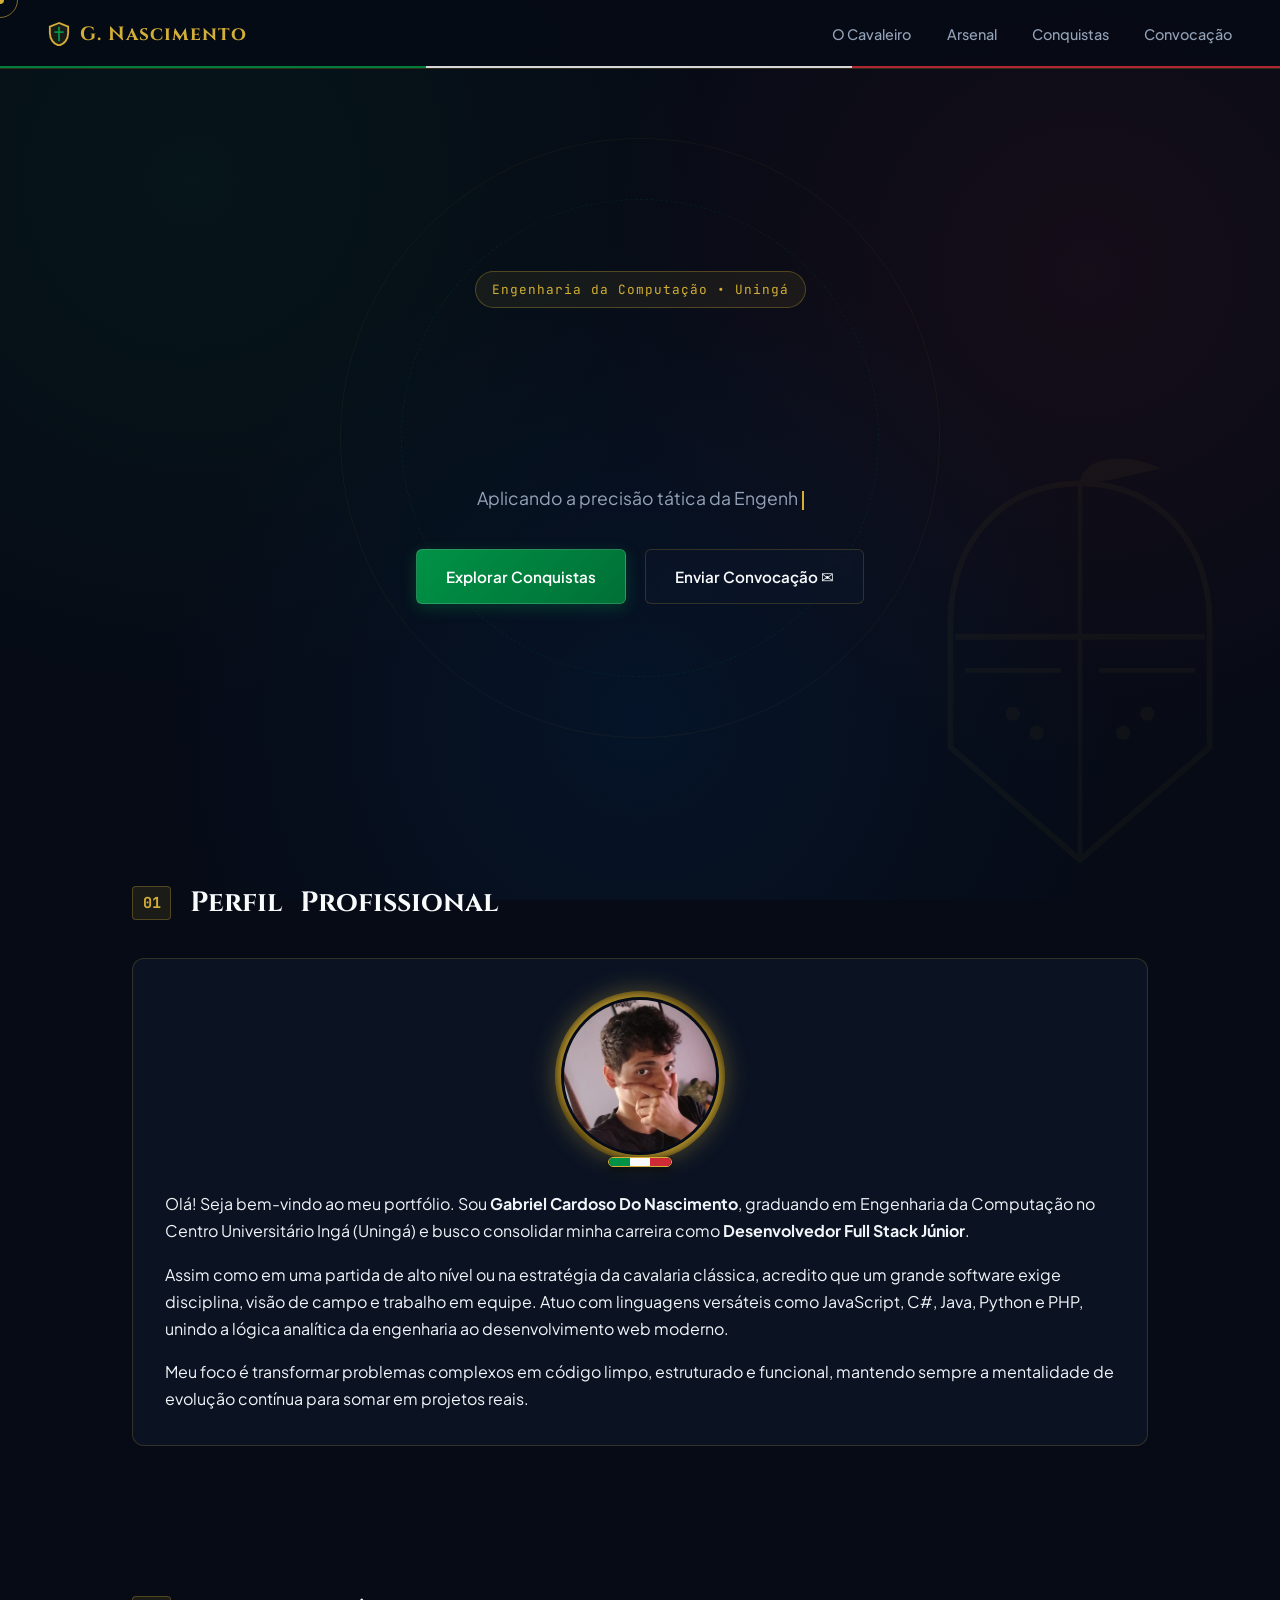
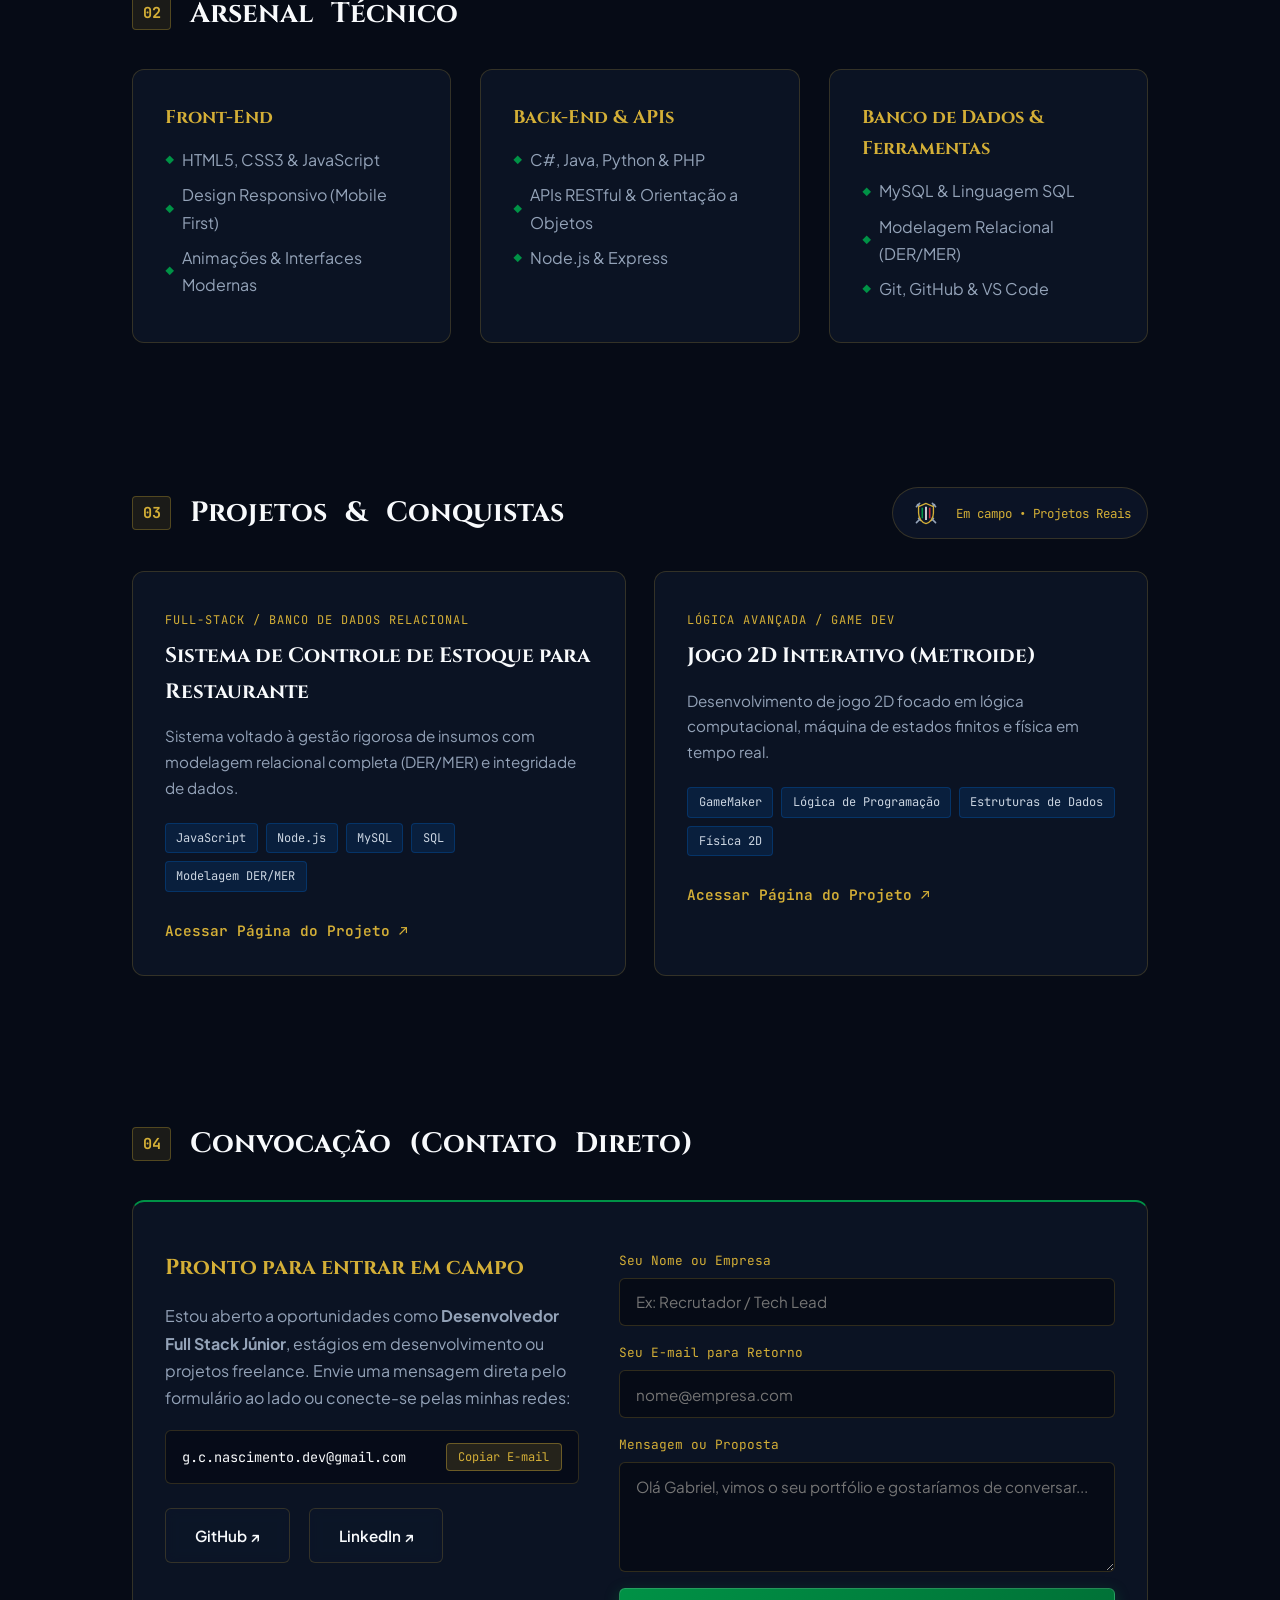
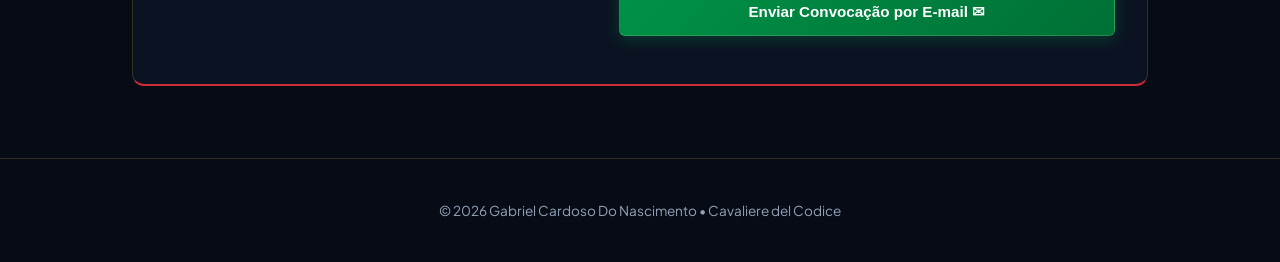
==== commit ddf46f88: "Portfólio finalizado: tema Cavaliere Azzurro, foto de perfil, digitação e e-mail profissional" ====
--- a/index.html
+++ b/index.html
@@ -9,6 +9,19 @@
 </head>
 <body>
 
+  <!-- ILUSTRAÇÃO DE CAVALEIRO MEDIEVAL AO FUNDO -->
+  <svg class="knight-bg-watermark" viewBox="0 0 200 200" fill="none" xmlns="http://www.w3.org/2000/svg">
+    <path d="M100 18C68 18 46 42 46 76V128L100 175L154 128V76C154 42 132 18 100 18Z" stroke="#d4af37" stroke-width="2.5"/>
+    <path d="M100 18V175" stroke="#d4af37" stroke-width="2"/>
+    <path d="M48 82H152" stroke="#d4af37" stroke-width="2.5"/>
+    <path d="M52 96H92M108 96H148" stroke="#d4af37" stroke-width="2"/>
+    <path d="M100 18C100 8 118 4 134 12C122 14 112 18 100 18Z" fill="#d4af37"/>
+    <circle cx="72" cy="114" r="3" fill="#d4af37"/>
+    <circle cx="82" cy="122" r="3" fill="#d4af37"/>
+    <circle cx="128" cy="114" r="3" fill="#d4af37"/>
+    <circle cx="118" cy="122" r="3" fill="#d4af37"/>
+  </svg>
+
   <!-- CURSOR PERSONALIZADO -->
   <div class="cursor-dot" id="cursor-dot"></div>
   <div class="cursor-ring" id="cursor-ring"></div>
@@ -28,7 +41,6 @@
 
   <header class="navbar">
     <a href="#" class="logo">
-      <!-- Mini Escudo SVG -->
       <svg width="22" height="24" viewBox="0 0 24 26" fill="none" xmlns="http://www.w3.org/2000/svg">
         <path d="M12 1L2 5V12C2 18.5 6.3 24.3 12 25.5C17.7 24.3 22 18.5 22 12V5L12 1Z" stroke="#d4af37" stroke-width="2" fill="rgba(212,175,55,0.1)"/>
         <path d="M12 5V21M7 11H17" stroke="#009246" stroke-width="2"/>
@@ -52,10 +64,10 @@
       <div class="hero-content">
         <span class="badge-tag">Engenharia da Computação &bull; Uningá</span>
         <h1 id="animated-title" class="gold-shimmer">Desenvolvedor Full Stack Júnior</h1>
-        <p>Aplicando a precisão tática da Engenharia da Computação no desenvolvimento web para construir soluções limpas, eficientes e preparadas para o jogo real.</p>
+        <p id="hero-typewriter" data-text="Aplicando a precisão tática da Engenharia da Computação no desenvolvimento web para construir soluções limpas, eficientes e preparadas para o jogo real."></p>
         <div class="hero-actions">
           <a href="#projetos" class="btn btn-primary">Explorar Conquistas</a>
-          <a href="https://github.com/EzaquielAngel" target="_blank" class="btn btn-outline">GitHub ↗</a>
+          <a href="#contato" class="btn btn-outline">Enviar Convocação ✉</a>
         </div>
       </div>
     </section>
@@ -65,16 +77,31 @@
       <div class="section-header">
         <h2><span class="sec-num">01</span> Perfil Profissional</h2>
       </div>
-      <div class="card">
-        <p>
-          Olá! Seja bem-vindo ao meu portfólio. Sou <strong>Gabriel Cardoso Do Nascimento</strong>, graduando em Engenharia da Computação no Centro Universitário Ingá (Uningá) e busco consolidar minha carreira como <strong>Desenvolvedor Full Stack Júnior</strong>.
-        </p>
-        <p style="margin-top: 1rem;">
-          Assim como em uma partida de alto nível ou na estratégia da cavalaria clássica, acredito que um grande software exige disciplina, visão de campo e trabalho em equipe. Atuo com linguagens versáteis como JavaScript, C#, Java, Python e PHP, unindo a lógica analítica da engenharia ao desenvolvimento web moderno.
-        </p>
-        <p style="margin-top: 1rem;">
-          Meu foco é transformar problemas complexos em código limpo, estruturado e funcional, mantendo sempre a mentalidade de evolução contínua para somar em projetos reais.
-        </p>
+      <div class="card profile-card">
+        
+        <!-- Quadro da Foto Temático -->
+        <div class="knight-portrait-wrapper">
+          <div class="knight-portrait-inner">
+            <img src="assets/perfil.jpg" alt="Foto de Gabriel Cardoso Do Nascimento" onerror="this.src='https://via.placeholder.com/300x300/0d1628/d4af37?text=Gabriel+Cardoso'">
+          </div>
+          <div class="portrait-italy-badge" title="Cavaliere Azzurro">
+            <span></span><span></span><span></span>
+          </div>
+        </div>
+
+        <!-- Texto abaixo da foto -->
+        <div class="profile-text">
+          <p>
+            Olá! Seja bem-vindo ao meu portfólio. Sou <strong>Gabriel Cardoso Do Nascimento</strong>, graduando em Engenharia da Computação no Centro Universitário Ingá (Uningá) e busco consolidar minha carreira como <strong>Desenvolvedor Full Stack Júnior</strong>.
+          </p>
+          <p style="margin-top: 1rem;">
+            Assim como em uma partida de alto nível ou na estratégia da cavalaria clássica, acredito que um grande software exige disciplina, visão de campo e trabalho em equipe. Atuo com linguagens versáteis como JavaScript, C#, Java, Python e PHP, unindo a lógica analítica da engenharia ao desenvolvimento web moderno.
+          </p>
+          <p style="margin-top: 1rem;">
+            Meu foco é transformar problemas complexos em código limpo, estruturado e funcional, mantendo sempre a mentalidade de evolução contínua para somar em projetos reais.
+          </p>
+        </div>
+
       </div>
     </section>
 
@@ -116,20 +143,15 @@
       <div class="section-header">
         <h2><span class="sec-num">03</span> Projetos & Conquistas</h2>
         
-        <!-- Animação SVG de Cavaleiro / Espadas e Escudo -->
         <div class="knight-companion">
           <svg class="knight-svg" viewBox="0 0 64 64" fill="none" xmlns="http://www.w3.org/2000/svg">
-            <!-- Espada Esquerda -->
             <g class="sword-left">
               <path d="M14 50L48 16M44 14L50 20M18 42L22 46" stroke="#94a3b8" stroke-width="3" stroke-linecap="round"/>
             </g>
-            <!-- Espada Direita -->
             <g class="sword-right">
               <path d="M50 50L16 16M20 14L14 20M46 42L42 46" stroke="#94a3b8" stroke-width="3" stroke-linecap="round"/>
             </g>
-            <!-- Escudo Central Azzurro & Ouro -->
             <path d="M32 14L18 20V32C18 41.5 23.9 49.8 32 52C40.1 49.8 46 41.5 46 32V20L32 14Z" fill="#0d1628" stroke="#d4af37" stroke-width="2.5"/>
-            <!-- Faixa Italiana no Escudo -->
             <path d="M25 22V42" stroke="#009246" stroke-width="3"/>
             <path d="M32 20V45" stroke="#f8fafc" stroke-width="3"/>
             <path d="M39 22V42" stroke="#ce2b37" stroke-width="3"/>
@@ -143,16 +165,56 @@
       </div>
     </section>
 
-    <!-- Seção de Contato -->
+    <!-- Seção de Contato / Convocação Direta -->
     <section id="contato" class="container section reveal">
       <div class="section-header">
-        <h2><span class="sec-num">04</span> Convocação (Contato)</h2>
+        <h2><span class="sec-num">04</span> Convocação (Contato Direto)</h2>
       </div>
       <div class="card contact-card">
-        <p>Pronto para entrar em campo como <strong>Desenvolvedor Full Stack Júnior</strong>. Vamos conversar sobre como posso contribuir com a sua equipe:</p>
-        <div class="contact-links">
-          <a href="https://github.com/EzaquielAngel" target="_blank" class="btn btn-outline">GitHub ↗</a>
-          <a href="https://www.linkedin.com/in/gabriel-cardoso-do-nascimento" target="_blank" class="btn btn-primary">LinkedIn ↗</a>
+        <div class="contact-grid">
+          
+          <div class="contact-info">
+            <h3>Pronto para entrar em campo</h3>
+            <p style="color: var(--text-muted); line-height: 1.7;">
+              Estou aberto a oportunidades como <strong>Desenvolvedor Full Stack Júnior</strong>, estágios em desenvolvimento ou projetos freelance. Envie uma mensagem direta pelo formulário ao lado ou conecte-se pelas minhas redes:
+            </p>
+
+            <div class="email-copy-box">
+              <span id="my-email-text">g.c.nascimento.dev@gmail.com</span>
+              <button type="button" class="btn-copy-small" id="copy-email-btn">Copiar E-mail</button>
+            </div>
+
+            <div class="contact-links" style="justify-content: flex-start; margin-top: 1.5rem;">
+              <a href="https://github.com/EzaquielAngel" target="_blank" class="btn btn-outline">GitHub ↗</a>
+              <a href="https://www.linkedin.com/in/gabriel-cardoso-do-nascimento" target="_blank" class="btn btn-outline">LinkedIn ↗</a>
+            </div>
+          </div>
+
+          <form class="convocation-form" action="https://formsubmit.co/g.c.nascimento.dev@gmail.com" method="POST">
+            <input type="hidden" name="_subject" value="Nova Convocação do Portfólio!">
+            <input type="hidden" name="_captcha" value="false">
+            <input type="hidden" name="_template" value="table">
+
+            <div class="form-group">
+              <label for="nome">Seu Nome ou Empresa</label>
+              <input type="text" id="nome" name="name" placeholder="Ex: Recrutador / Tech Lead" required>
+            </div>
+
+            <div class="form-group">
+              <label for="email">Seu E-mail para Retorno</label>
+              <input type="email" id="email" name="email" placeholder="nome@empresa.com" required>
+            </div>
+
+            <div class="form-group">
+              <label for="mensagem">Mensagem ou Proposta</label>
+              <textarea id="mensagem" name="message" placeholder="Olá Gabriel, vimos o seu portfólio e gostaríamos de conversar..." required></textarea>
+            </div>
+
+            <button type="submit" class="btn btn-primary" style="width: 100%; justify-content: center;">
+              Enviar Convocação por E-mail ✉
+            </button>
+          </form>
+
         </div>
       </div>
     </section>
--- a/css/main.css
+++ b/css/main.css
@@ -629,4 +629,222 @@
   .nav-links {
     gap: 1.2rem;
   }
+}
+/* --- QUADRO DE PERFIL / RETRATO DO CAVALEIRO --- */
+.profile-card {
+  display: flex;
+  flex-direction: column;
+  align-items: center;
+  text-align: center;
+}
+
+.knight-portrait-wrapper {
+  position: relative;
+  width: 170px;
+  height: 170px;
+  margin-bottom: 1.8rem;
+  border-radius: 50%;
+  padding: 6px;
+  background: linear-gradient(135deg, var(--accent-gold), #8a6d1c, var(--accent-gold));
+  box-shadow: 0 0 25px rgba(212, 175, 55, 0.35), inset 0 0 12px rgba(0, 0, 0, 0.8);
+  transition: transform 0.4s cubic-bezier(0.2, 0.8, 0.2, 1), box-shadow 0.4s ease;
+}
+
+.knight-portrait-wrapper:hover {
+  transform: scale(1.05);
+  box-shadow: 0 0 35px rgba(212, 175, 55, 0.65);
+}
+
+.knight-portrait-inner {
+  width: 100%;
+  height: 100%;
+  border-radius: 50%;
+  overflow: hidden;
+  border: 3px solid var(--bg-deep);
+  background-color: #0d1628;
+  position: relative;
+}
+
+.knight-portrait-inner img {
+  width: 100%;
+  height: 100%;
+  object-fit: cover;
+  object-position: center top;
+  transition: transform 0.5s ease;
+}
+
+.knight-portrait-wrapper:hover .knight-portrait-inner img {
+  transform: scale(1.08);
+}
+
+/* Insígnia Tricolor Italiana na base do retrato */
+.portrait-italy-badge {
+  position: absolute;
+  bottom: -6px;
+  left: 50%;
+  transform: translateX(-50%);
+  display: flex;
+  width: 64px;
+  height: 10px;
+  border-radius: 99px;
+  overflow: hidden;
+  border: 1.5px solid var(--accent-gold);
+  box-shadow: 0 4px 10px rgba(0, 0, 0, 0.6);
+  z-index: 2;
+}
+
+.portrait-italy-badge span:nth-child(1) { flex: 1; background: var(--italy-green); }
+.portrait-italy-badge span:nth-child(2) { flex: 1; background: var(--italy-white); }
+.portrait-italy-badge span:nth-child(3) { flex: 1; background: var(--italy-red); }
+
+.profile-text {
+  text-align: left;
+  width: 100%;
+}
+/* --- CAVALEIRO MEDIEVAL DE FUNDO (MARCA D'ÁGUA SUTIL) --- */
+.knight-bg-watermark {
+  position: fixed;
+  right: -40px;
+  bottom: -20px;
+  width: 480px;
+  height: 480px;
+  opacity: 0.045;
+  pointer-events: none;
+  z-index: 0;
+  animation: float-knight-bg 8s ease-in-out infinite;
+}
+
+@keyframes float-knight-bg {
+  0%, 100% { transform: translateY(0px) rotate(0deg); }
+  50% { transform: translateY(-14px) rotate(-1.5deg); }
+}
+
+/* --- CURSOR DE DIGITAÇÃO NO SUBTÍTULO --- */
+.typing-cursor {
+  display: inline-block;
+  width: 2px;
+  height: 1.1em;
+  background-color: var(--accent-gold);
+  margin-left: 4px;
+  vertical-align: middle;
+  animation: blink-cursor 0.8s infinite;
+}
+
+@keyframes blink-cursor {
+  0%, 100% { opacity: 1; }
+  50% { opacity: 0; }
+}
+
+/* --- ANIMAÇÃO DE PALAVRAS NOS TÍTULOS DAS SEÇÕES --- */
+.word-reveal {
+  display: inline-block;
+  opacity: 0;
+  transform: translateY(16px);
+  transition: opacity 0.5s ease, transform 0.5s ease;
+}
+
+.reveal.visible .word-reveal {
+  opacity: 1;
+  transform: translateY(0);
+}
+
+/* --- FORMULÁRIO DE CONVOCAÇÃO (ENVIO DE E-MAIL) --- */
+.contact-grid {
+  display: grid;
+  grid-template-columns: 1fr 1.2fr;
+  gap: 2.5rem;
+  text-align: left;
+  align-items: start;
+}
+
+.contact-info h3 {
+  font-family: var(--font-display);
+  color: var(--accent-gold);
+  font-size: 1.35rem;
+  margin-bottom: 1rem;
+}
+
+.email-copy-box {
+  display: flex;
+  align-items: center;
+  justify-content: space-between;
+  background: rgba(6, 11, 22, 0.8);
+  border: 1px solid var(--border-subtle);
+  padding: 0.75rem 1rem;
+  border-radius: 6px;
+  margin: 1.2rem 0;
+  font-family: var(--font-mono);
+  font-size: 0.85rem;
+  color: var(--italy-white);
+}
+
+.btn-copy-small {
+  background: rgba(212, 175, 55, 0.15);
+  color: var(--accent-gold);
+  border: 1px solid rgba(212, 175, 55, 0.4);
+  padding: 0.3rem 0.7rem;
+  border-radius: 4px;
+  font-size: 0.75rem;
+  font-family: var(--font-mono);
+  cursor: pointer;
+  transition: all 0.2s ease;
+}
+
+.btn-copy-small:hover {
+  background: var(--accent-gold);
+  color: var(--bg-deep);
+}
+
+.convocation-form {
+  display: flex;
+  flex-direction: column;
+  gap: 1rem;
+}
+
+.form-group {
+  display: flex;
+  flex-direction: column;
+  gap: 0.4rem;
+}
+
+.form-group label {
+  font-family: var(--font-mono);
+  font-size: 0.8rem;
+  color: var(--accent-gold);
+}
+
+.form-group input,
+.form-group textarea {
+  width: 100%;
+  background: rgba(6, 11, 22, 0.85);
+  border: 1px solid var(--border-subtle);
+  border-radius: 6px;
+  padding: 0.85rem 1rem;
+  color: var(--italy-white);
+  font-family: var(--font-sans);
+  font-size: 0.95rem;
+  transition: border-color 0.3s ease, box-shadow 0.3s ease;
+}
+
+.form-group input:focus,
+.form-group textarea:focus {
+  outline: none;
+  border-color: var(--accent-gold);
+  box-shadow: 0 0 12px rgba(212, 175, 55, 0.2);
+}
+
+.form-group textarea {
+  resize: vertical;
+  min-height: 110px;
+}
+
+@media (max-width: 768px) {
+  .contact-grid {
+    grid-template-columns: 1fr;
+  }
+  .knight-bg-watermark {
+    width: 300px;
+    height: 300px;
+    right: -60px;
+  }
 }
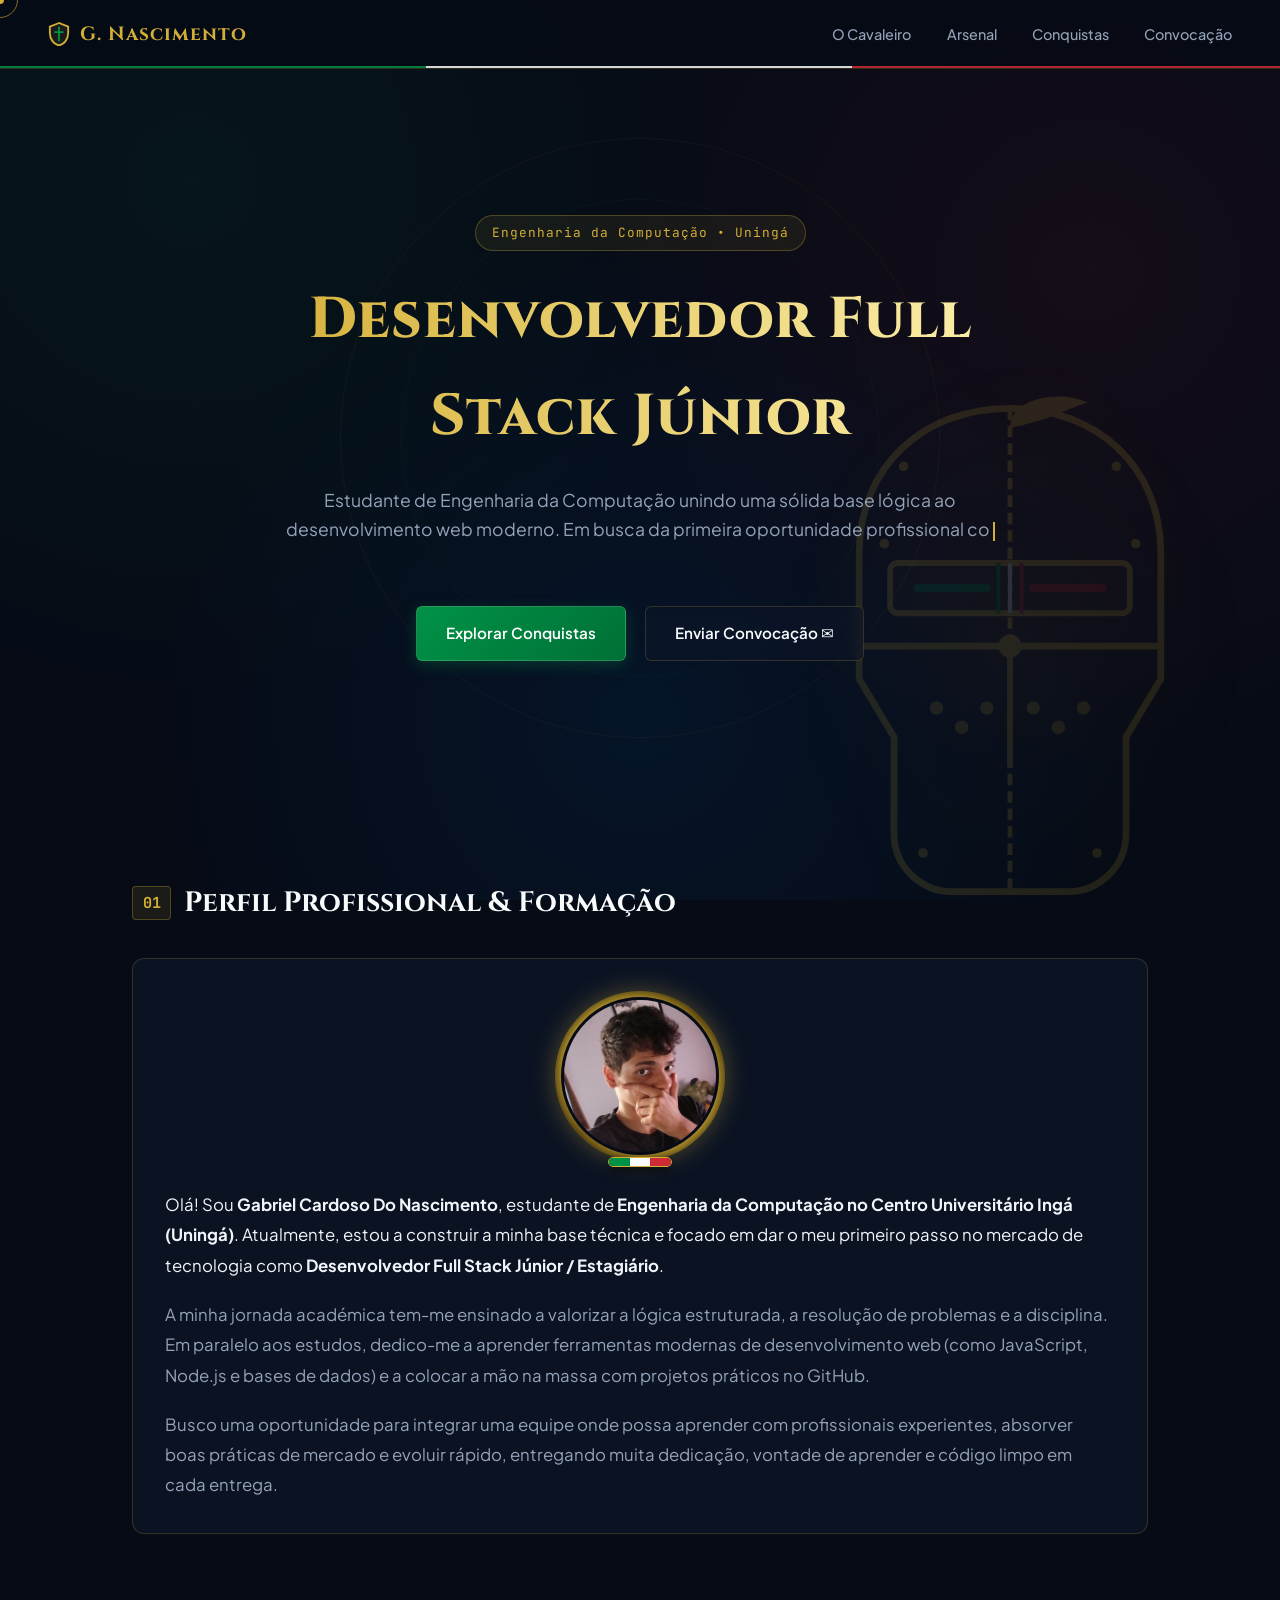
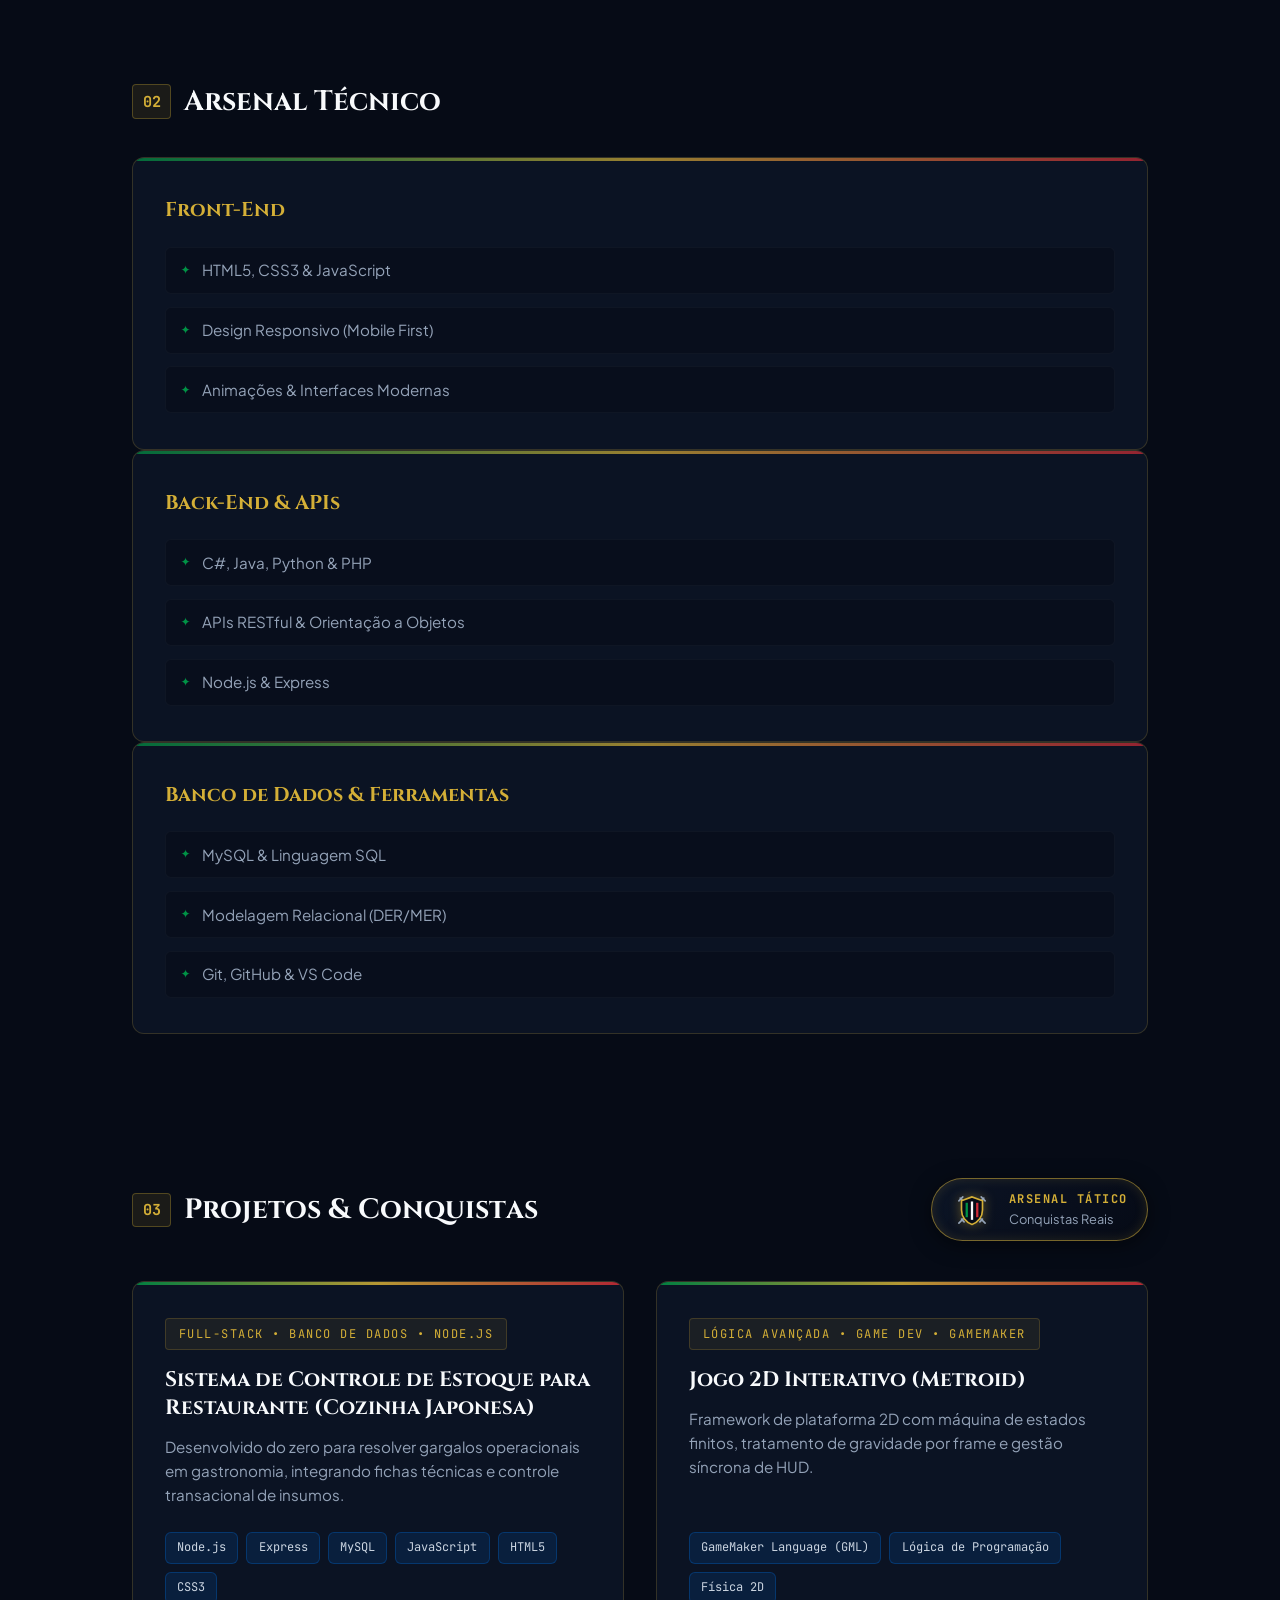
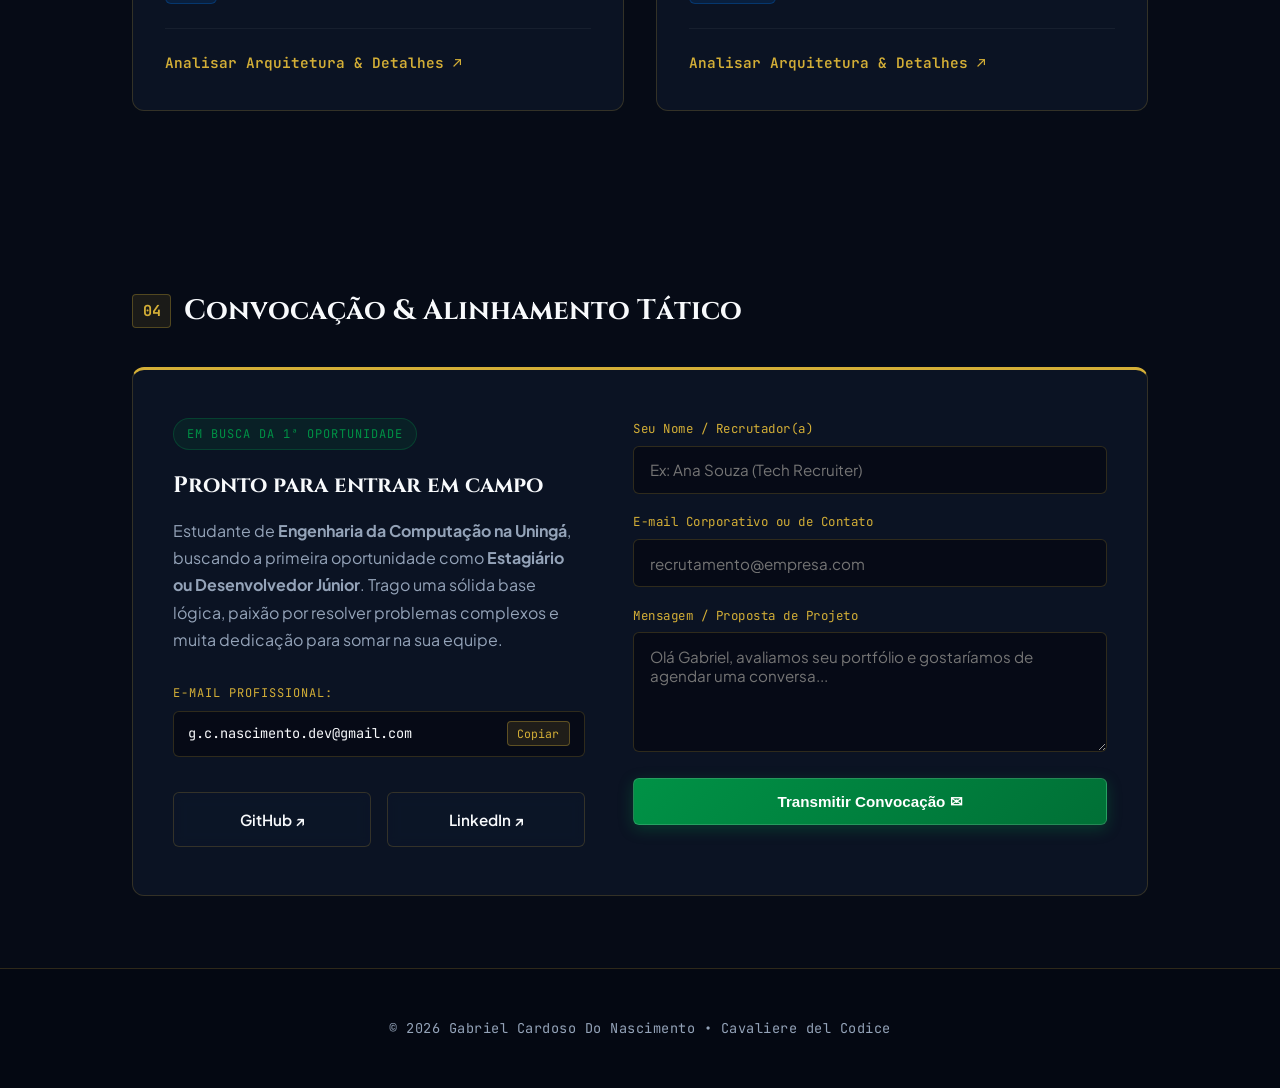
==== commit 8323969d: "feat: refinado secao sobre mim com cascata de paragrafos e tom profissional" ====
--- a/index.html
+++ b/index.html
@@ -9,17 +9,58 @@
 </head>
 <body>
 
-  <!-- ILUSTRAÇÃO DE CAVALEIRO MEDIEVAL AO FUNDO -->
-  <svg class="knight-bg-watermark" viewBox="0 0 200 200" fill="none" xmlns="http://www.w3.org/2000/svg">
-    <path d="M100 18C68 18 46 42 46 76V128L100 175L154 128V76C154 42 132 18 100 18Z" stroke="#d4af37" stroke-width="2.5"/>
-    <path d="M100 18V175" stroke="#d4af37" stroke-width="2"/>
-    <path d="M48 82H152" stroke="#d4af37" stroke-width="2.5"/>
-    <path d="M52 96H92M108 96H148" stroke="#d4af37" stroke-width="2"/>
-    <path d="M100 18C100 8 118 4 134 12C122 14 112 18 100 18Z" fill="#d4af37"/>
-    <circle cx="72" cy="114" r="3" fill="#d4af37"/>
-    <circle cx="82" cy="122" r="3" fill="#d4af37"/>
-    <circle cx="128" cy="114" r="3" fill="#d4af37"/>
-    <circle cx="118" cy="122" r="3" fill="#d4af37"/>
+  <!-- ILUSTRAÇÃO DE CAVALEIRO MEGALOMANÍACA AO FUNDO -->
+  <svg class="knight-bg-watermark" viewBox="0 0 300 300" fill="none" xmlns="http://www.w3.org/2000/svg">
+    <!-- Brilho de Fundo do Elmo -->
+    <defs>
+      <radialGradient id="knightGlow" cx="50%" cy="50%" r="50%">
+        <stop offset="0%" stop-color="#d4af37" stop-opacity="0.25"/>
+        <stop offset="100%" stop-color="#040811" stop-opacity="0"/>
+      </radialGradient>
+    </defs>
+    <circle cx="150" cy="150" r="130" fill="url(#knightGlow)"/>
+
+    <!-- Silhueta Principal do Grande Elmo (Great Helm) -->
+    <path d="M150 25C105 25 72 55 72 100V165L90 195V245C90 262 104 275 120 275H180C196 275 210 262 210 245V195L228 165V100C228 55 195 25 150 25Z" stroke="#d4af37" stroke-width="3.5" fill="rgba(13, 22, 40, 0.4)" stroke-linejoin="round"/>
+    
+    <!-- Crista de Reforço Central -->
+    <path d="M150 25V275" stroke="#d4af37" stroke-width="2.5" stroke-dasharray="6 3"/>
+    <path d="M150 35C150 20 175 15 190 22C178 26 168 32 150 35Z" fill="#d4af37"/>
+
+    <!-- Placa Frontal da Viseira e Fendas Oculares Táticas -->
+    <rect x="88" y="105" width="124" height="26" rx="4" stroke="#d4af37" stroke-width="3" fill="rgba(212, 175, 55, 0.08)"/>
+    <!-- Fendas de Visão (Olhos do Cavaleiro) -->
+    <line x1="102" y1="118" x2="138" y2="118" stroke="#009246" stroke-width="4" stroke-linecap="round"/>
+    <line x1="162" y1="118" x2="198" y2="118" stroke="#ce2b37" stroke-width="4" stroke-linecap="round"/>
+
+    <!-- Placa de Reforço Cruzada da Face -->
+    <path d="M72 148H228" stroke="#d4af37" stroke-width="3.5"/>
+    <circle cx="150" cy="148" r="6" fill="#d4af37"/>
+    <path d="M150 148V210" stroke="#d4af37" stroke-width="3"/>
+
+    <!-- Respiradouros da Armadura (Cota de Malha / Ventilação) -->
+    <g fill="#d4af37" opacity="0.85">
+      <circle cx="112" cy="180" r="3.5"/>
+      <circle cx="125" cy="190" r="3.5"/>
+      <circle cx="138" cy="180" r="3.5"/>
+      
+      <circle cx="162" cy="180" r="3.5"/>
+      <circle cx="175" cy="190" r="3.5"/>
+      <circle cx="188" cy="180" r="3.5"/>
+    </g>
+
+    <!-- Rebites e Detalhes Estruturais Militares -->
+    <circle cx="95" cy="55" r="2.5" fill="#d4af37"/>
+    <circle cx="205" cy="55" r="2.5" fill="#d4af37"/>
+    <circle cx="85" cy="95" r="2.5" fill="#d4af37"/>
+    <circle cx="215" cy="95" r="2.5" fill="#d4af37"/>
+    <circle cx="105" cy="255" r="2.5" fill="#d4af37"/>
+    <circle cx="195" cy="255" r="2.5" fill="#d4af37"/>
+
+    <!-- Insígnia Tricolor Sutil no Centro da Viseira -->
+    <line x1="144" y1="105" x2="144" y2="131" stroke="#009246" stroke-width="2"/>
+    <line x1="150" y1="105" x2="150" y2="131" stroke="#f8fafc" stroke-width="2"/>
+    <line x1="156" y1="105" x2="156" y2="131" stroke="#ce2b37" stroke-width="2"/>
   </svg>
 
   <!-- CURSOR PERSONALIZADO -->
@@ -63,23 +104,32 @@
       <div class="tactical-pitch-bg"></div>
       <div class="hero-content">
         <span class="badge-tag">Engenharia da Computação &bull; Uningá</span>
-        <h1 id="animated-title" class="gold-shimmer">Desenvolvedor Full Stack Júnior</h1>
-        <p id="hero-typewriter" data-text="Aplicando a precisão tática da Engenharia da Computação no desenvolvimento web para construir soluções limpas, eficientes e preparadas para o jogo real."></p>
+        
+        <!-- Título Fixo e Imponente -->
+        <h1 class="gold-shimmer" style="font-family: var(--font-display); font-size: clamp(2.3rem, 4.5vw, 3.6rem); font-weight: 800; margin: 1.2rem 0; letter-spacing: 1px;">
+          Desenvolvedor Full Stack Júnior
+        </h1>
+
+        <!-- Descrição com efeito de digitação estilo pergaminho tático -->
+        <p id="hero-typewriter-desc" data-text="Estudante de Engenharia da Computação unindo uma sólida base lógica ao desenvolvimento web moderno. Em busca da primeira oportunidade profissional como Desenvolvedor Full Stack Júnior ou Estagiário para projetar soluções limpas, eficientes e orientadas a resultados." style="font-size: 1.1rem; color: var(--text-muted); max-width: 720px; margin: 0 auto 2.2rem auto; line-height: 1.7; min-height: 85px;">
+          <!-- O texto será digitado automaticamente aqui pelo script -->
+        </p>
+
         <div class="hero-actions">
           <a href="#projetos" class="btn btn-primary">Explorar Conquistas</a>
           <a href="#contato" class="btn btn-outline">Enviar Convocação ✉</a>
         </div>
       </div>
     </section>
-    
-    <!-- Seção Sobre / Perfil -->
+
+  <!-- Seção Sobre / Perfil -->
     <section id="sobre" class="container section reveal">
       <div class="section-header">
-        <h2><span class="sec-num">01</span> Perfil Profissional</h2>
-      </div>
+        <h2><span class="sec-num">01</span> <span class="char-title-anim">Perfil Profissional & Formação</span></h2>
+      </div>
+      
       <div class="card profile-card">
         
-        <!-- Quadro da Foto Temático -->
         <div class="knight-portrait-wrapper">
           <div class="knight-portrait-inner">
             <img src="assets/perfil.jpg" alt="Foto de Gabriel Cardoso Do Nascimento" onerror="this.src='https://via.placeholder.com/300x300/0d1628/d4af37?text=Gabriel+Cardoso'">
@@ -89,16 +139,20 @@
           </div>
         </div>
 
-        <!-- Texto abaixo da foto -->
         <div class="profile-text">
-          <p>
-            Olá! Seja bem-vindo ao meu portfólio. Sou <strong>Gabriel Cardoso Do Nascimento</strong>, graduando em Engenharia da Computação no Centro Universitário Ingá (Uningá) e busco consolidar minha carreira como <strong>Desenvolvedor Full Stack Júnior</strong>.
+          <!-- Parágrafo 1 com o teu nome integrado naturalmente -->
+          <p class="paragraph-reveal" style="font-size: 1.05rem; line-height: 1.8; margin-bottom: 1.2rem;">
+            Olá! Sou <strong>Gabriel Cardoso Do Nascimento</strong>, estudante de <strong>Engenharia da Computação no Centro Universitário Ingá (Uningá)</strong>. Atualmente, estou a construir a minha base técnica e focado em dar o meu primeiro passo no mercado de tecnologia como <strong>Desenvolvedor Full Stack Júnior / Estagiário</strong>.
           </p>
-          <p style="margin-top: 1rem;">
-            Assim como em uma partida de alto nível ou na estratégia da cavalaria clássica, acredito que um grande software exige disciplina, visão de campo e trabalho em equipe. Atuo com linguagens versáteis como JavaScript, C#, Java, Python e PHP, unindo a lógica analítica da engenharia ao desenvolvimento web moderno.
+
+          <!-- Parágrafo 2 com atraso médio -->
+          <p class="paragraph-reveal" style="font-size: 1.05rem; line-height: 1.8; color: var(--text-muted); margin-bottom: 1.2rem; transition-delay: 0.2s;">
+            A minha jornada académica tem-me ensinado a valorizar a lógica estruturada, a resolução de problemas e a disciplina. Em paralelo aos estudos, dedico-me a aprender ferramentas modernas de desenvolvimento web (como JavaScript, Node.js e bases de dados) e a colocar a mão na massa com projetos práticos no GitHub.
           </p>
-          <p style="margin-top: 1rem;">
-            Meu foco é transformar problemas complexos em código limpo, estruturado e funcional, mantendo sempre a mentalidade de evolução contínua para somar em projetos reais.
+
+          <!-- Parágrafo 3 com atraso final -->
+          <p class="paragraph-reveal" style="font-size: 1.05rem; line-height: 1.8; color: var(--text-muted); transition-delay: 0.4s;">
+            Busco uma oportunidade para integrar uma equipe onde possa aprender com profissionais experientes, absorver boas práticas de mercado e evoluir rápido, entregando muita dedicação, vontade de aprender e código limpo em cada entrega.
           </p>
         </div>
 
@@ -108,7 +162,7 @@
     <!-- Seção de Competências Técnicas -->
     <section id="habilidades" class="container section reveal">
       <div class="section-header">
-        <h2><span class="sec-num">02</span> Arsenal Técnico</h2>
+        <h2><span class="sec-num">02</span> <span class="char-title-anim">Arsenal Técnico</span></h2>
       </div>
       <div class="skills-grid">
         <div class="skill-category">
@@ -138,86 +192,101 @@
       </div>
     </section>
 
-    <!-- Seção de Projetos com Animação de Cavaleiro -->
+    <!-- Seção de Projetos -->
     <section id="projetos" class="container section reveal">
       <div class="section-header">
-        <h2><span class="sec-num">03</span> Projetos & Conquistas</h2>
+        <h2><span class="sec-num">03</span> <span class="char-title-anim">Projetos & Conquistas</span></h2>
         
-        <div class="knight-companion">
-          <svg class="knight-svg" viewBox="0 0 64 64" fill="none" xmlns="http://www.w3.org/2000/svg">
-            <g class="sword-left">
-              <path d="M14 50L48 16M44 14L50 20M18 42L22 46" stroke="#94a3b8" stroke-width="3" stroke-linecap="round"/>
-            </g>
-            <g class="sword-right">
-              <path d="M50 50L16 16M20 14L14 20M46 42L42 46" stroke="#94a3b8" stroke-width="3" stroke-linecap="round"/>
-            </g>
-            <path d="M32 14L18 20V32C18 41.5 23.9 49.8 32 52C40.1 49.8 46 41.5 46 32V20L32 14Z" fill="#0d1628" stroke="#d4af37" stroke-width="2.5"/>
-            <path d="M25 22V42" stroke="#009246" stroke-width="3"/>
-            <path d="M32 20V45" stroke="#f8fafc" stroke-width="3"/>
-            <path d="M39 22V42" stroke="#ce2b37" stroke-width="3"/>
-          </svg>
-          <span class="knight-caption">Em campo &bull; Projetos Reais</span>
-        </div>
-      </div>
+        <!-- Brasão de Honra Temático e Dinâmico -->
+        <div class="knight-emblem-badge">
+          <div class="emblem-shield-wrap">
+            <svg class="emblem-svg" viewBox="0 0 64 64" fill="none" xmlns="http://www.w3.org/2000/svg">
+              <g class="emblem-sword-left">
+                <path d="M12 52L50 14M46 12L52 18M16 46L20 50" stroke="#94a3b8" stroke-width="2.5" stroke-linecap="round"/>
+              </g>
+              <g class="emblem-sword-right">
+                <path d="M52 52L14 14M18 12L12 18M48 46L44 50" stroke="#94a3b8" stroke-width="2.5" stroke-linecap="round"/>
+              </g>
+              <path d="M32 12L16 18V32C16 42.5 22.8 51.2 32 54C41.2 51.2 48 42.5 48 32V18L32 12Z" fill="#060b16" stroke="var(--accent-gold)" stroke-width="2.5"/>
+              <path d="M24 21V43" stroke="var(--italy-green)" stroke-width="3.5"/>
+              <path d="M32 19V47" stroke="var(--italy-white)" stroke-width="3.5"/>
+              <path d="M40 21V43" stroke="var(--italy-red)" stroke-width="3.5"/>
+            </svg>
+          </div>
+          <div class="emblem-text-wrap">
+            <span class="emblem-title">ARSENAL TÁTICO</span>
+            <span class="emblem-sub">Conquistas Reais</span>
+          </div>
+        </div>
 
       <div id="projects-container" class="projects-grid">
         <!-- Inserido dinamicamente via js/main.js -->
       </div>
     </section>
 
-    <!-- Seção de Contato / Convocação Direta -->
+    <!-- Seção de Contato / Convocação Executiva -->
     <section id="contato" class="container section reveal">
       <div class="section-header">
-        <h2><span class="sec-num">04</span> Convocação (Contato Direto)</h2>
-      </div>
-      <div class="card contact-card">
+        <h2><span class="sec-num">04</span> <span class="char-title-anim">Convocação & Alinhamento Tático</span></h2>
+      </div>
+      
+      <div class="card contact-exec-card">
         <div class="contact-grid">
           
+          <!-- Coluna Esquerda: Posicionamento e Canais Diretos -->
           <div class="contact-info">
+            <span class="exec-badge">Em busca da 1ª Oportunidade</span>
             <h3>Pronto para entrar em campo</h3>
-            <p style="color: var(--text-muted); line-height: 1.7;">
-              Estou aberto a oportunidades como <strong>Desenvolvedor Full Stack Júnior</strong>, estágios em desenvolvimento ou projetos freelance. Envie uma mensagem direta pelo formulário ao lado ou conecte-se pelas minhas redes:
+            <p style="color: var(--text-muted); line-height: 1.7; margin-bottom: 1.5rem;">
+              Estudante de <strong>Engenharia da Computação na Uningá</strong>, buscando a primeira oportunidade como <strong>Estagiário ou Desenvolvedor Júnior</strong>. Trago uma sólida base lógica, paixão por resolver problemas complexos e muita dedicação para somar na sua equipe.
             </p>
 
-            <div class="email-copy-box">
-              <span id="my-email-text">g.c.nascimento.dev@gmail.com</span>
-              <button type="button" class="btn-copy-small" id="copy-email-btn">Copiar E-mail</button>
-            </div>
-
-            <div class="contact-links" style="justify-content: flex-start; margin-top: 1.5rem;">
-              <a href="https://github.com/EzaquielAngel" target="_blank" class="btn btn-outline">GitHub ↗</a>
-              <a href="https://www.linkedin.com/in/gabriel-cardoso-do-nascimento" target="_blank" class="btn btn-outline">LinkedIn ↗</a>
-            </div>
-          </div>
-
+            <div class="contact-channels">
+              <div class="channel-item">
+                <span class="channel-label">E-mail Profissional:</span>
+                <div class="email-copy-box">
+                  <span id="my-email-text">g.c.nascimento.dev@gmail.com</span>
+                  <button type="button" class="btn-copy-small" id="copy-email-btn">Copiar</button>
+                </div>
+              </div>
+
+              <div class="channel-links" style="margin-top: 1rem; display: flex; gap: 1rem;">
+                <a href="https://github.com/EzaquielAngel" target="_blank" class="btn btn-outline" style="flex: 1; justify-content: center;">GitHub ↗</a>
+                <a href="https://www.linkedin.com/in/gabriel-cardoso-do-nascimento" target="_blank" class="btn btn-outline" style="flex: 1; justify-content: center;">LinkedIn ↗</a>
+              </div>
+            </div>
+          </div>
+
+          <!-- Coluna Direita: Formulário Executivo de Envio -->
           <form class="convocation-form" action="https://formsubmit.co/g.c.nascimento.dev@gmail.com" method="POST">
-            <input type="hidden" name="_subject" value="Nova Convocação do Portfólio!">
+            <input type="hidden" name="_subject" value="Contato via Portfólio - Recrutamento">
             <input type="hidden" name="_captcha" value="false">
             <input type="hidden" name="_template" value="table">
 
             <div class="form-group">
-              <label for="nome">Seu Nome ou Empresa</label>
-              <input type="text" id="nome" name="name" placeholder="Ex: Recrutador / Tech Lead" required>
+              <label for="nome">Seu Nome / Recrutador(a)</label>
+              <input type="text" id="nome" name="name" placeholder="Ex: Ana Souza (Tech Recruiter)" required>
             </div>
 
             <div class="form-group">
-              <label for="email">Seu E-mail para Retorno</label>
-              <input type="email" id="email" name="email" placeholder="nome@empresa.com" required>
+              <label for="email">E-mail Corporativo ou de Contato</label>
+              <input type="email" id="email" name="email" placeholder="recrutamento@empresa.com" required>
             </div>
 
             <div class="form-group">
-              <label for="mensagem">Mensagem ou Proposta</label>
-              <textarea id="mensagem" name="message" placeholder="Olá Gabriel, vimos o seu portfólio e gostaríamos de conversar..." required></textarea>
-            </div>
-
-            <button type="submit" class="btn btn-primary" style="width: 100%; justify-content: center;">
-              Enviar Convocação por E-mail ✉
+              <label for="mensagem">Mensagem / Proposta de Projeto</label>
+              <textarea id="mensagem" name="message" placeholder="Olá Gabriel, avaliamos seu portfólio e gostaríamos de agendar uma conversa..." required></textarea>
+            </div>
+
+            <button type="submit" class="btn btn-primary" style="width: 100%; justify-content: center; margin-top: 0.5rem;">
+              Transmitir Convocação ✉
             </button>
           </form>
 
         </div>
       </div>
     </section>
+ 
   </main>
 
   <footer class="footer">
--- a/css/main.css
+++ b/css/main.css
@@ -21,9 +21,39 @@
   background-attachment: fixed;
 }
 
+/* --- ELMO DE CAVALEIRO MEGALOMANÍACO AO FUNDO --- */
+.knight-bg-watermark {
+  position: fixed;
+  right: -20px;
+  bottom: -40px;
+  width: 580px;
+  height: 580px;
+  opacity: 0.14; /* Mais nítido, imponente e marcante */
+  pointer-events: none;
+  z-index: 0;
+  filter: drop-shadow(0 0 35px rgba(212, 175, 55, 0.25));
+  animation: float-knight-megalomania 9s ease-in-out infinite;
+}
+
+@keyframes float-knight-megalomania {
+  0%, 100% { 
+    transform: translateY(0px) rotate(0deg) scale(1); 
+    filter: drop-shadow(0 0 25px rgba(212, 175, 55, 0.2));
+  }
+  50% { 
+    transform: translateY(-18px) rotate(-1.2deg) scale(1.03); 
+    filter: drop-shadow(0 0 45px rgba(212, 175, 55, 0.45));
+  }
+}
+
+@keyframes float-knight-bg {
+  0%, 100% { transform: translateY(0px) rotate(0deg); }
+  50% { transform: translateY(-14px) rotate(-1.5deg); }
+}
+
 /* --- CURSOR PERSONALIZADO (Desktop) --- */
 @media (pointer: fine) {
-  body, a, button, .project-card {
+  body, a, button, input, textarea, .project-card {
     cursor: none;
   }
 }
@@ -245,9 +275,9 @@
   padding: 4rem 2rem;
   position: relative;
   overflow: hidden;
-}
-
-/* Linhas táticas de campo sutil ao fundo */
+  z-index: 1;
+}
+
 .tactical-pitch-bg {
   position: absolute;
   width: 600px;
@@ -291,31 +321,6 @@
   letter-spacing: 1px;
 }
 
-.hero h1 {
-  font-family: var(--font-display);
-  font-size: clamp(2.2rem, 5vw, 3.6rem);
-  font-weight: 800;
-  margin: 1.2rem 0;
-  color: var(--italy-white);
-  line-height: 1.2;
-  letter-spacing: 1px;
-}
-
-/* Animação individual de letras */
-.char-animate {
-  display: inline-block;
-  opacity: 0;
-  transform: translateY(22px) rotateX(-40deg);
-  animation: charReveal 0.6s cubic-bezier(0.2, 0.8, 0.2, 1) forwards;
-}
-
-@keyframes charReveal {
-  to {
-    opacity: 1;
-    transform: translateY(0) rotateX(0deg);
-  }
-}
-
 .gold-shimmer {
   background: linear-gradient(90deg, var(--accent-gold), #fff3b0, var(--accent-gold));
   background-size: 200% auto;
@@ -328,11 +333,34 @@
   to { background-position: 200% center; }
 }
 
-.hero p {
-  color: var(--text-muted);
-  font-size: 1.1rem;
-  max-width: 640px;
-  margin: 0 auto 2.2rem auto;
+/* --- ANIMAÇÃO LETRA POR LETRA --- */
+.char-animate {
+  display: inline-block;
+  opacity: 0;
+  transform: translateY(15px);
+  animation: charReveal 0.4s cubic-bezier(0.2, 0.8, 0.2, 1) forwards;
+}
+
+@keyframes charReveal {
+  to {
+    opacity: 1;
+    transform: translateY(0);
+  }
+}
+
+.typing-cursor {
+  display: inline-block;
+  width: 2px;
+  height: 1.1em;
+  background-color: var(--accent-gold);
+  margin-left: 4px;
+  vertical-align: middle;
+  animation: blink-cursor 0.8s infinite;
+}
+
+@keyframes blink-cursor {
+  0%, 100% { opacity: 1; }
+  50% { opacity: 0; }
 }
 
 .hero-actions {
@@ -387,6 +415,8 @@
   max-width: 1080px;
   margin: 0 auto;
   padding: 4.5rem 2rem;
+  position: relative;
+  z-index: 1;
 }
 
 .section-header {
@@ -428,7 +458,6 @@
   transition: transform 0.35s cubic-bezier(0.2, 0.8, 0.2, 1), border-color 0.35s ease, box-shadow 0.35s ease;
 }
 
-/* Efeito de brilho que segue o cursor */
 .card::before, .skill-category::before, .project-card::before {
   content: '';
   position: absolute;
@@ -449,187 +478,6 @@
   box-shadow: 0 12px 30px rgba(0, 0, 0, 0.45);
 }
 
-/* --- ANIMAÇÃO DO CAVALEIRO / ESPADAS PERTO DOS PROJETOS --- */
-.knight-companion {
-  display: flex;
-  align-items: center;
-  gap: 0.8rem;
-  background: rgba(13, 22, 40, 0.85);
-  border: 1px solid var(--border-subtle);
-  padding: 0.5rem 1rem;
-  border-radius: 99px;
-}
-
-.knight-svg {
-  width: 34px;
-  height: 34px;
-  animation: knight-float 3s ease-in-out infinite;
-}
-
-.sword-left {
-  transform-origin: center;
-  animation: sword-clash-left 3.5s ease-in-out infinite;
-}
-
-.sword-right {
-  transform-origin: center;
-  animation: sword-clash-right 3.5s ease-in-out infinite;
-}
-
-@keyframes knight-float {
-  0%, 100% { transform: translateY(0px); }
-  50% { transform: translateY(-4px); }
-}
-
-@keyframes sword-clash-left {
-  0%, 100% { transform: rotate(0deg); }
-  50% { transform: rotate(-8deg); }
-}
-
-@keyframes sword-clash-right {
-  0%, 100% { transform: rotate(0deg); }
-  50% { transform: rotate(8deg); }
-}
-
-.knight-caption {
-  font-family: var(--font-mono);
-  font-size: 0.78rem;
-  color: var(--accent-gold);
-}
-
-/* --- GRIDS & CARDS DE PROJETO --- */
-.skills-grid, .projects-grid {
-  display: grid;
-  grid-template-columns: repeat(auto-fit, minmax(300px, 1fr));
-  gap: 1.8rem;
-}
-
-.skill-category h3 {
-  font-family: var(--font-display);
-  color: var(--accent-gold);
-  font-size: 1.15rem;
-  margin-bottom: 0.8rem;
-}
-
-.skill-category ul {
-  list-style: none;
-  color: var(--text-muted);
-}
-
-.skill-category li {
-  margin-bottom: 0.5rem;
-  display: flex;
-  align-items: center;
-  gap: 0.5rem;
-}
-
-.skill-category li::before {
-  content: '◆';
-  color: var(--italy-green);
-  font-size: 0.7rem;
-}
-
-.project-card h3 {
-  font-family: var(--font-display);
-  color: var(--italy-white);
-  font-size: 1.3rem;
-  margin: 0.5rem 0 0.8rem 0;
-}
-
-.project-cat {
-  font-family: var(--font-mono);
-  font-size: 0.75rem;
-  color: var(--accent-gold);
-  text-transform: uppercase;
-  letter-spacing: 1px;
-}
-
-.project-card p {
-  color: var(--text-muted);
-  font-size: 0.95rem;
-  margin-bottom: 1.4rem;
-}
-
-.tech-list {
-  display: flex;
-  gap: 0.5rem;
-  list-style: none;
-  flex-wrap: wrap;
-  margin-bottom: 1.5rem;
-}
-
-.tech-list li {
-  background: rgba(0, 102, 204, 0.15);
-  border: 1px solid rgba(0, 102, 204, 0.3);
-  font-size: 0.75rem;
-  padding: 0.25rem 0.65rem;
-  border-radius: 4px;
-  color: #cbd5e1;
-  font-family: var(--font-mono);
-}
-
-.link-detail {
-  color: var(--accent-gold);
-  font-size: 0.9rem;
-  font-weight: 600;
-  font-family: var(--font-mono);
-  display: inline-flex;
-  align-items: center;
-  gap: 0.4rem;
-  transition: gap 0.2s ease;
-}
-
-.project-card:hover .link-detail {
-  gap: 0.8rem;
-}
-
-/* --- REVEAL AO ROLAR A PÁGINA --- */
-.reveal {
-  opacity: 0;
-  transform: translateY(28px);
-  transition: opacity 0.7s ease, transform 0.7s ease;
-}
-
-.reveal.visible {
-  opacity: 1;
-  transform: translateY(0);
-}
-
-/* --- CONTATO E RODAPÉ --- */
-.contact-card {
-  text-align: center;
-  padding: 3rem 2rem;
-  border-top: 2px solid var(--italy-green);
-  border-bottom: 2px solid var(--italy-red);
-}
-
-.contact-links {
-  display: flex;
-  justify-content: center;
-  gap: 1.2rem;
-  margin-top: 1.5rem;
-  flex-wrap: wrap;
-}
-
-.footer {
-  text-align: center;
-  padding: 2.5rem;
-  color: var(--text-muted);
-  border-top: 1px solid var(--border-subtle);
-  font-size: 0.85rem;
-}
-
-/* Responsividade Mobile */
-@media (max-width: 768px) {
-  .navbar {
-    padding: 1rem 1.5rem;
-    flex-direction: column;
-    gap: 0.8rem;
-  }
-  .nav-links {
-    gap: 1.2rem;
-  }
-}
 /* --- QUADRO DE PERFIL / RETRATO DO CAVALEIRO --- */
 .profile-card {
   display: flex;
@@ -677,7 +525,6 @@
   transform: scale(1.08);
 }
 
-/* Insígnia Tricolor Italiana na base do retrato */
 .portrait-italy-badge {
   position: absolute;
   bottom: -6px;
@@ -701,90 +548,381 @@
   text-align: left;
   width: 100%;
 }
-/* --- CAVALEIRO MEDIEVAL DE FUNDO (MARCA D'ÁGUA SUTIL) --- */
-.knight-bg-watermark {
-  position: fixed;
-  right: -40px;
-  bottom: -20px;
-  width: 480px;
-  height: 480px;
-  opacity: 0.045;
+
+/* --- ANIMAÇÃO DO CAVALEIRO / ESPADAS PERTO DOS PROJETOS --- */
+.knight-companion {
+  display: flex;
+  align-items: center;
+  gap: 0.8rem;
+  background: rgba(13, 22, 40, 0.85);
+  border: 1px solid var(--border-subtle);
+  padding: 0.5rem 1rem;
+  border-radius: 99px;
+}
+
+.knight-svg
+
+/* --- GRELHA DE COMPETÊNCIAS (ARSENAL TÉCNICO) --- */
+.skills-grid {
+  display: grid;
+  grid-template-columns: repeat(auto-fit, minmax(320px, 1fr));
+  gap: 2rem;
+  margin-top: 1.5rem;
+}
+
+.skill-category {
+  background: var(--bg-surface);
+  backdrop-filter: blur(12px);
+  border: 1px solid var(--border-subtle);
+  padding: 2.2rem 2rem;
+  border-radius: 12px;
+  position: relative;
+  overflow: hidden;
+  transition: transform 0.35s cubic-bezier(0.2, 0.8, 0.2, 1), border-color 0.35s ease, box-shadow 0.35s ease;
+  display: flex;
+  flex-direction: column;
+}
+
+/* Detalhe de brasão sutil no topo de cada card de skill */
+.skill-category::after {
+  content: '';
+  position: absolute;
+  top: 0;
+  left: 0;
+  width: 100%;
+  height: 3px;
+  background: linear-gradient(90deg, var(--italy-green), var(--accent-gold), var(--italy-red));
+  opacity: 0.7;
+}
+
+.skill-category:hover {
+  border-color: var(--border-glow);
+  transform: translateY(-6px);
+  box-shadow: 0 15px 35px rgba(0, 0, 0, 0.5);
+}
+
+.skill-category h3 {
+  font-family: var(--font-display);
+  color: var(--accent-gold);
+  font-size: 1.25rem;
+  margin-bottom: 1.2rem;
+  display: flex;
+  align-items: center;
+  gap: 0.6rem;
+}
+
+.skill-category ul {
+  list-style: none;
+  display: flex;
+  flex-direction: column;
+  gap: 0.8rem;
+}
+
+.skill-category li {
+  color: var(--text-muted);
+  font-size: 0.95rem;
+  display: flex;
+  align-items: center;
+  gap: 0.7rem;
+  background: rgba(6, 11, 22, 0.5);
+  padding: 0.6rem 0.9rem;
+  border-radius: 6px;
+  border: 1px solid rgba(255, 255, 255, 0.03);
+  transition: all 0.25s ease;
+}
+
+.skill-category li:hover {
+  background: rgba(212, 175, 55, 0.06);
+  border-color: rgba(212, 175, 55, 0.2);
+  color: var(--italy-white);
+  transform: translateX(4px);
+}
+
+.skill-category li::before {
+  content: '✦';
+  color: var(--italy-green);
+  font-size: 0.75rem;
+}
+/* --- GRIMÓRIO DE PROJETOS & CONQUISTAS PROFISSIONAL --- */
+.projects-grid {
+  display: grid;
+  grid-template-columns: repeat(auto-fit, minmax(340px, 1fr));
+  gap: 2rem;
+  margin-top: 1.5rem;
+}
+
+.project-card {
+  background: var(--bg-surface);
+  backdrop-filter: blur(12px);
+  border: 1px solid var(--border-subtle);
+  padding: 2.2rem 2rem;
+  border-radius: 12px;
+  position: relative;
+  overflow: hidden;
+  transition: transform 0.35s cubic-bezier(0.2, 0.8, 0.2, 1), border-color 0.35s ease, box-shadow 0.35s ease;
+  display: flex;
+  flex-direction: column;
+  cursor: pointer;
+}
+
+/* Faixa tricolor italiana no topo de cada card de projeto */
+.project-card::after {
+  content: '';
+  position: absolute;
+  top: 0;
+  left: 0;
+  width: 100%;
+  height: 3px;
+  background: linear-gradient(90deg, var(--italy-green), var(--accent-gold), var(--italy-red));
+  opacity: 0.85;
+}
+
+.project-card::before {
+  content: '';
+  position: absolute;
+  inset: 0;
+  background: radial-gradient(400px circle at var(--mouse-x, 50%) var(--mouse-y, 50%), rgba(212, 175, 55, 0.12), transparent 60%);
+  opacity: 0;
+  transition: opacity 0.3s;
   pointer-events: none;
-  z-index: 0;
-  animation: float-knight-bg 8s ease-in-out infinite;
-}
-
-@keyframes float-knight-bg {
+}
+
+.project-card:hover::before {
+  opacity: 1;
+}
+
+.project-card:hover {
+  border-color: var(--border-glow);
+  transform: translateY(-6px);
+  box-shadow: 0 15px 35px rgba(0, 0, 0, 0.5);
+}
+
+.project-cat {
+  font-family: var(--font-mono);
+  font-size: 0.75rem;
+  color: var(--accent-gold);
+  text-transform: uppercase;
+  letter-spacing: 1.5px;
+  background: rgba(212, 175, 55, 0.08);
+  padding: 0.3rem 0.8rem;
+  border-radius: 4px;
+  border: 1px solid rgba(212, 175, 55, 0.2);
+  display: inline-block;
+  margin-bottom: 1rem;
+}
+
+.project-card h3 {
+  font-family: var(--font-display);
+  color: var(--italy-white);
+  font-size: 1.3rem;
+  margin-bottom: 0.8rem;
+  line-height: 1.35;
+}
+
+.project-card p {
+  color: var(--text-muted);
+  font-size: 0.95rem;
+  margin-bottom: 1.5rem;
+  line-height: 1.6;
+  flex-grow: 1;
+}
+
+.tech-list {
+  display: flex;
+  gap: 0.5rem;
+  list-style: none;
+  flex-wrap: wrap;
+  margin-bottom: 1.5rem;
+}
+
+.tech-badge {
+  background: rgba(0, 102, 204, 0.15);
+  border: 1px solid rgba(0, 102, 204, 0.35);
+  font-size: 0.75rem;
+  padding: 0.3rem 0.7rem;
+  border-radius: 6px;
+  color: #cbd5e1;
+  font-family: var(--font-mono);
+  transition: all 0.25s ease;
+}
+
+.project-card:hover .tech-badge {
+  border-color: rgba(0, 102, 204, 0.6);
+  background: rgba(0, 102, 204, 0.25);
+  color: var(--italy-white);
+}
+
+.project-footer {
+  margin-top: auto;
+  border-top: 1px solid rgba(255, 255, 255, 0.05);
+  padding-top: 1.2rem;
+}
+
+.link-detail {
+  color: var(--accent-gold);
+  font-size: 0.9rem;
+  font-weight: 600;
+  font-family: var(--font-mono);
+  display: inline-flex;
+  align-items: center;
+  gap: 0.4rem;
+  transition: gap 0.2s ease;
+}
+
+.project-card:hover .link-detail {
+  gap: 0.8rem;
+}
+/* --- BRASÃO / ESCUDO DE HONRA DINÂMICO --- */
+.knight-emblem-badge {
+  display: flex;
+  align-items: center;
+  gap: 1rem;
+  background: linear-gradient(135deg, rgba(13, 22, 40, 0.9), rgba(6, 11, 22, 0.95));
+  border: 1px solid var(--border-glow);
+  padding: 0.6rem 1.2rem;
+  border-radius: 99px;
+  box-shadow: 0 4px 20px rgba(0, 0, 0, 0.5), inset 0 0 12px rgba(212, 175, 55, 0.15);
+  position: relative;
+  overflow: hidden;
+  transition: transform 0.3s ease, box-shadow 0.3s ease;
+}
+
+.knight-emblem-badge:hover {
+  transform: translateY(-3px) scale(1.02);
+  box-shadow: 0 8px 25px rgba(212, 175, 55, 0.3), inset 0 0 18px rgba(212, 175, 55, 0.3);
+}
+
+.emblem-shield-wrap {
+  width: 42px;
+  height: 42px;
+  display: flex;
+  justify-content: center;
+  align-items: center;
+  position: relative;
+}
+
+.emblem-svg {
+  width: 100%;
+  height: 100%;
+  animation: emblem-float 3.5s ease-in-out infinite;
+  filter: drop-shadow(0 0 6px rgba(212, 175, 55, 0.4));
+}
+
+.emblem-sword-left {
+  transform-origin: center;
+  animation: emblem-clash-l 4s ease-in-out infinite;
+}
+
+.emblem-sword-right {
+  transform-origin: center;
+  animation: emblem-clash-r 4s ease-in-out infinite;
+}
+
+@keyframes emblem-float {
   0%, 100% { transform: translateY(0px) rotate(0deg); }
-  50% { transform: translateY(-14px) rotate(-1.5deg); }
-}
-
-/* --- CURSOR DE DIGITAÇÃO NO SUBTÍTULO --- */
-.typing-cursor {
+  50% { transform: translateY(-3px) rotate(1.5deg); }
+}
+
+@keyframes emblem-clash-l {
+  0%, 100% { transform: rotate(0deg); }
+  50% { transform: rotate(-6deg); }
+}
+
+@keyframes emblem-clash-r {
+  0%, 100% { transform: rotate(0deg); }
+  50% { transform: rotate(6deg); }
+}
+
+.emblem-text-wrap {
+  display: flex;
+  flex-direction: column;
+}
+
+.emblem-title {
+  font-family: var(--font-mono);
+  font-size: 0.75rem;
+  font-weight: 700;
+  color: var(--accent-gold);
+  letter-spacing: 1.5px;
+  text-transform: uppercase;
+}
+
+.emblem-sub {
+  font-family: var(--font-sans);
+  font-size: 0.8rem;
+  color: var(--text-muted);
+}
+
+/* --- SEÇÃO DE CONVOCAÇÃO EXECUTIVA (CONTATO) --- */
+.contact-exec-card {
+  padding: 3rem 2.5rem;
+  border-top: 3px solid var(--accent-gold);
+  position: relative;
+}
+
+.exec-badge {
+  font-family: var(--font-mono);
+  font-size: 0.75rem;
+  color: var(--italy-green);
+  background: rgba(0, 146, 70, 0.1);
+  border: 1px solid rgba(0, 146, 70, 0.3);
+  padding: 0.3rem 0.8rem;
+  border-radius: 99px;
+  text-transform: uppercase;
+  letter-spacing: 1px;
   display: inline-block;
-  width: 2px;
-  height: 1.1em;
-  background-color: var(--accent-gold);
-  margin-left: 4px;
-  vertical-align: middle;
-  animation: blink-cursor 0.8s infinite;
-}
-
-@keyframes blink-cursor {
-  0%, 100% { opacity: 1; }
-  50% { opacity: 0; }
-}
-
-/* --- ANIMAÇÃO DE PALAVRAS NOS TÍTULOS DAS SEÇÕES --- */
-.word-reveal {
-  display: inline-block;
-  opacity: 0;
-  transform: translateY(16px);
-  transition: opacity 0.5s ease, transform 0.5s ease;
-}
-
-.reveal.visible .word-reveal {
-  opacity: 1;
-  transform: translateY(0);
-}
-
-/* --- FORMULÁRIO DE CONVOCAÇÃO (ENVIO DE E-MAIL) --- */
+  margin-bottom: 1rem;
+}
+
 .contact-grid {
   display: grid;
-  grid-template-columns: 1fr 1.2fr;
-  gap: 2.5rem;
-  text-align: left;
+  grid-template-columns: 1fr 1.15fr;
+  gap: 3rem;
   align-items: start;
 }
 
 .contact-info h3 {
   font-family: var(--font-display);
-  color: var(--accent-gold);
-  font-size: 1.35rem;
-  margin-bottom: 1rem;
+  color: var(--italy-white);
+  font-size: 1.4rem;
+  margin-bottom: 0.8rem;
+}
+
+.contact-channels {
+  display: flex;
+  flex-direction: column;
+  gap: 1.2rem;
+}
+
+.channel-label {
+  font-family: var(--font-mono);
+  font-size: 0.75rem;
+  color: var(--accent-gold);
+  text-transform: uppercase;
+  letter-spacing: 1px;
 }
 
 .email-copy-box {
   display: flex;
   align-items: center;
   justify-content: space-between;
-  background: rgba(6, 11, 22, 0.8);
+  background: rgba(6, 11, 22, 0.9);
   border: 1px solid var(--border-subtle);
-  padding: 0.75rem 1rem;
+  padding: 0.6rem 0.9rem;
   border-radius: 6px;
-  margin: 1.2rem 0;
+  margin-top: 0.4rem;
   font-family: var(--font-mono);
   font-size: 0.85rem;
   color: var(--italy-white);
 }
 
 .btn-copy-small {
-  background: rgba(212, 175, 55, 0.15);
-  color: var(--accent-gold);
-  border: 1px solid rgba(212, 175, 55, 0.4);
-  padding: 0.3rem 0.7rem;
+  background: rgba(212, 175, 55, 0.12);
+  color: var(--accent-gold);
+  border: 1px solid rgba(212, 175, 55, 0.35);
+  padding: 0.25rem 0.6rem;
   border-radius: 4px;
-  font-size: 0.75rem;
+  font-size: 0.72rem;
   font-family: var(--font-mono);
   cursor: pointer;
   transition: all 0.2s ease;
@@ -795,10 +933,16 @@
   color: var(--bg-deep);
 }
 
+.channel-links {
+  display: flex;
+  gap: 1rem;
+  margin-top: 0.5rem;
+}
+
 .convocation-form {
   display: flex;
   flex-direction: column;
-  gap: 1rem;
+  gap: 1.1rem;
 }
 
 .form-group {
@@ -809,14 +953,15 @@
 
 .form-group label {
   font-family: var(--font-mono);
-  font-size: 0.8rem;
-  color: var(--accent-gold);
+  font-size: 0.78rem;
+  color: var(--accent-gold);
+  letter-spacing: 0.5px;
 }
 
 .form-group input,
 .form-group textarea {
   width: 100%;
-  background: rgba(6, 11, 22, 0.85);
+  background: rgba(6, 11, 22, 0.9);
   border: 1px solid var(--border-subtle);
   border-radius: 6px;
   padding: 0.85rem 1rem;
@@ -830,21 +975,84 @@
 .form-group textarea:focus {
   outline: none;
   border-color: var(--accent-gold);
-  box-shadow: 0 0 12px rgba(212, 175, 55, 0.2);
+  box-shadow: 0 0 12px rgba(212, 175, 55, 0.25);
 }
 
 .form-group textarea {
   resize: vertical;
-  min-height: 110px;
+  min-height: 120px;
 }
 
 @media (max-width: 768px) {
   .contact-grid {
     grid-template-columns: 1fr;
+    gap: 2rem;
   }
-  .knight-bg-watermark {
-    width: 300px;
-    height: 300px;
-    right: -60px;
+}
+/* --- RODAPÉ PROFISSIONAL ALINHADO --- */
+.footer {
+  text-align: center;
+  padding: 3rem 2rem;
+  color: var(--text-muted);
+  border-top: 1px solid var(--border-subtle);
+  font-family: var(--font-mono);
+  font-size: 0.85rem;
+  letter-spacing: 0.5px;
+  position: relative;
+  z-index: 1;
+  background: rgba(4, 8, 17, 0.6);
+  backdrop-filter: blur(8px);
+}
+/* --- ANIMAÇÃO DE SURGIMENTO DA DESCRIÇÃO DA HERO --- */
+.hero-desc-reveal {
+  opacity: 0;
+  transform: translateY(20px);
+  transition: opacity 1s cubic-bezier(0.2, 0.8, 0.2, 1), transform 1s cubic-bezier(0.2, 0.8, 0.2, 1);
+}
+
+.hero-desc-reveal.active {
+  opacity: 1;
+  transform: translateY(0);
+}
+/* --- CURSOR DE ESCRITA TÁTICO / PERGAMINHO --- */
+.typing-cursor-gold {
+  display: inline-block;
+  width: 2px;
+  height: 1.1em;
+  background-color: var(--accent-gold);
+  margin-left: 3px;
+  vertical-align: middle;
+  animation: blink-gold-cursor 0.7s infinite;
+}
+
+@keyframes blink-gold-cursor {
+  0%, 100% { opacity: 1; }
+  50% { opacity: 0; }
+}
+
+/* --- FORÇAR O CURSOR PERSONALIZADO EM TODOS OS ELEMENTOS CLICÁVEIS --- */
+@media (pointer: fine) {
+  body, a, button, input, textarea, .project-card, .skill-category, [onclick] {
+    cursor: none !important;
   }
+}
+
+/* Estado ativo do anel do cursor sobre elementos interativos (com a cor do brasão/Itália) */
+.cursor-ring.active {
+  width: 54px;
+  height: 54px;
+  border-color: var(--italy-green);
+  background-color: rgba(0, 146, 70, 0.12);
+  box-shadow: 0 0 15px rgba(0, 146, 70, 0.3);
+}
+/* --- REVELAÇÃO PROGRESSIVA DE PARÁGRAFOS --- */
+.paragraph-reveal {
+  opacity: 0;
+  transform: translateY(20px);
+  transition: opacity 0.8s cubic-bezier(0.2, 0.8, 0.2, 1), transform 0.8s cubic-bezier(0.2, 0.8, 0.2, 1);
+}
+
+.paragraph-reveal.is-visible {
+  opacity: 1;
+  transform: translateY(0);
 }
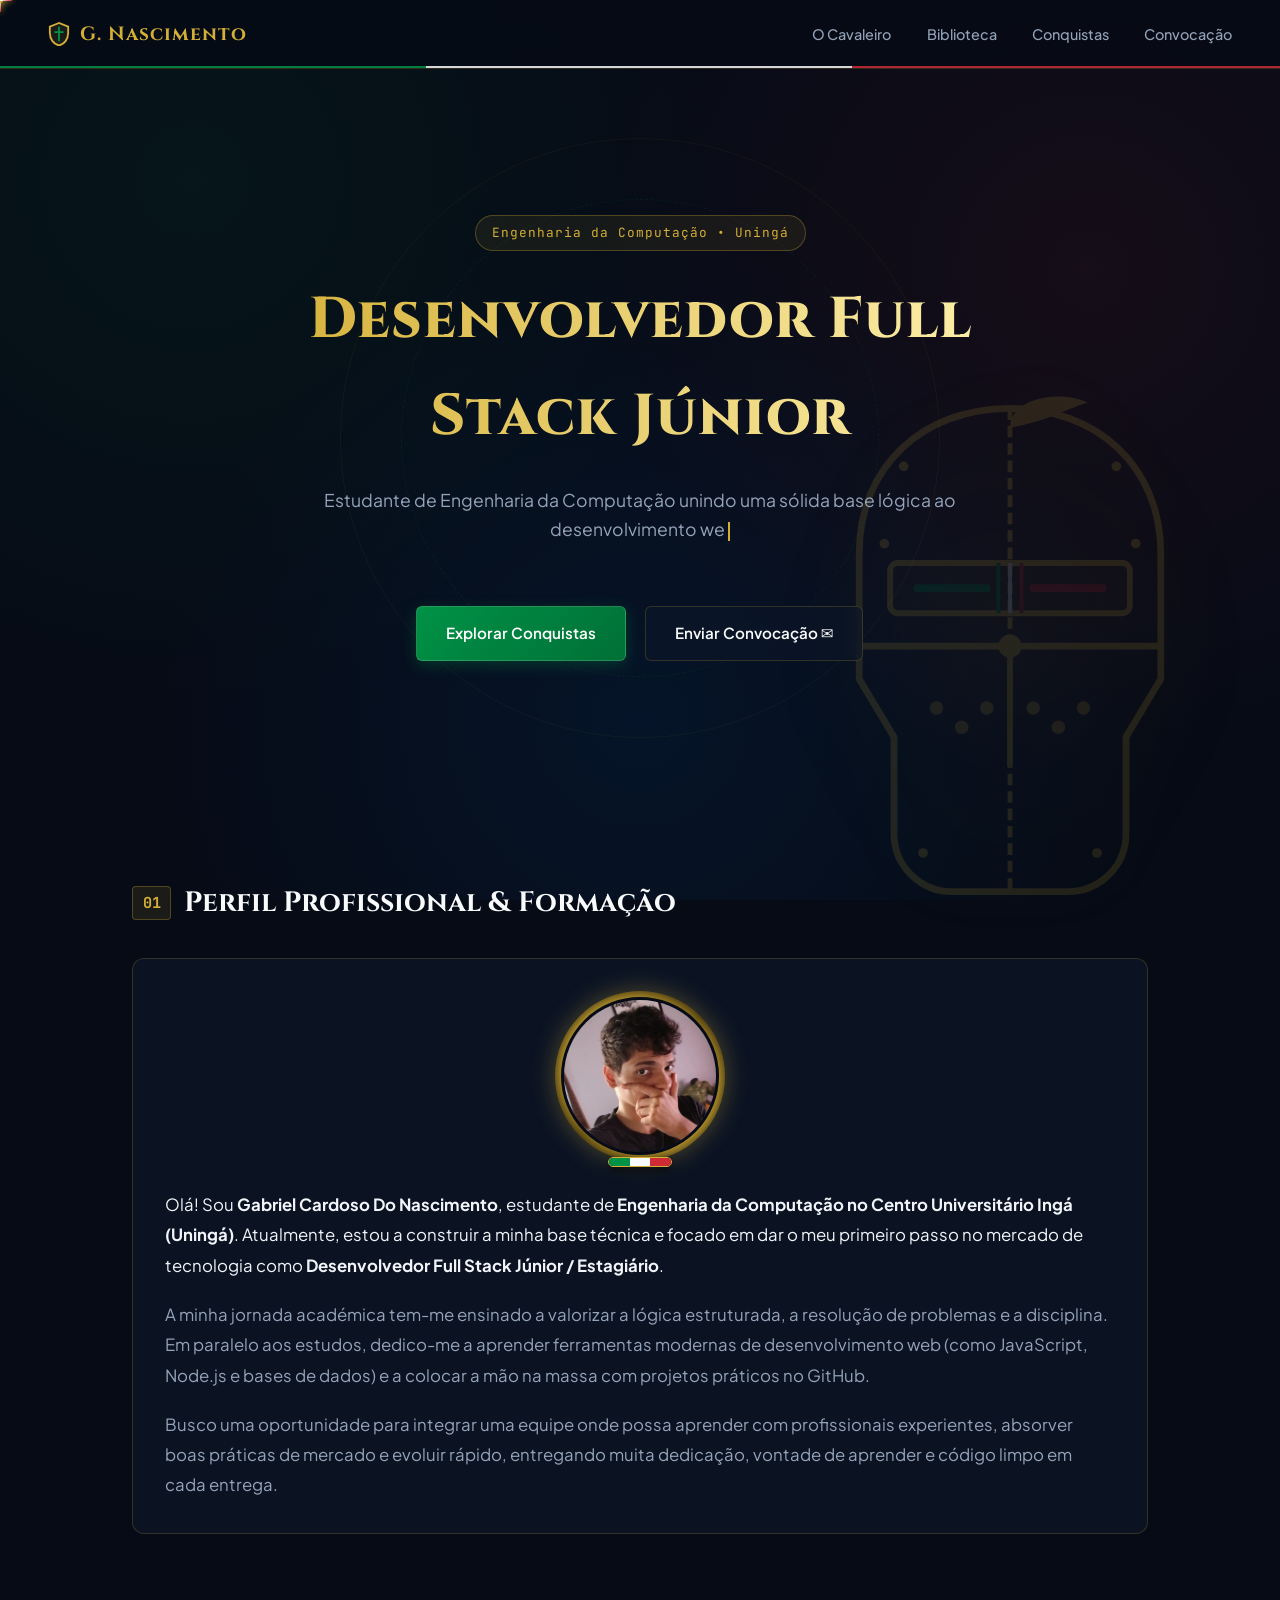
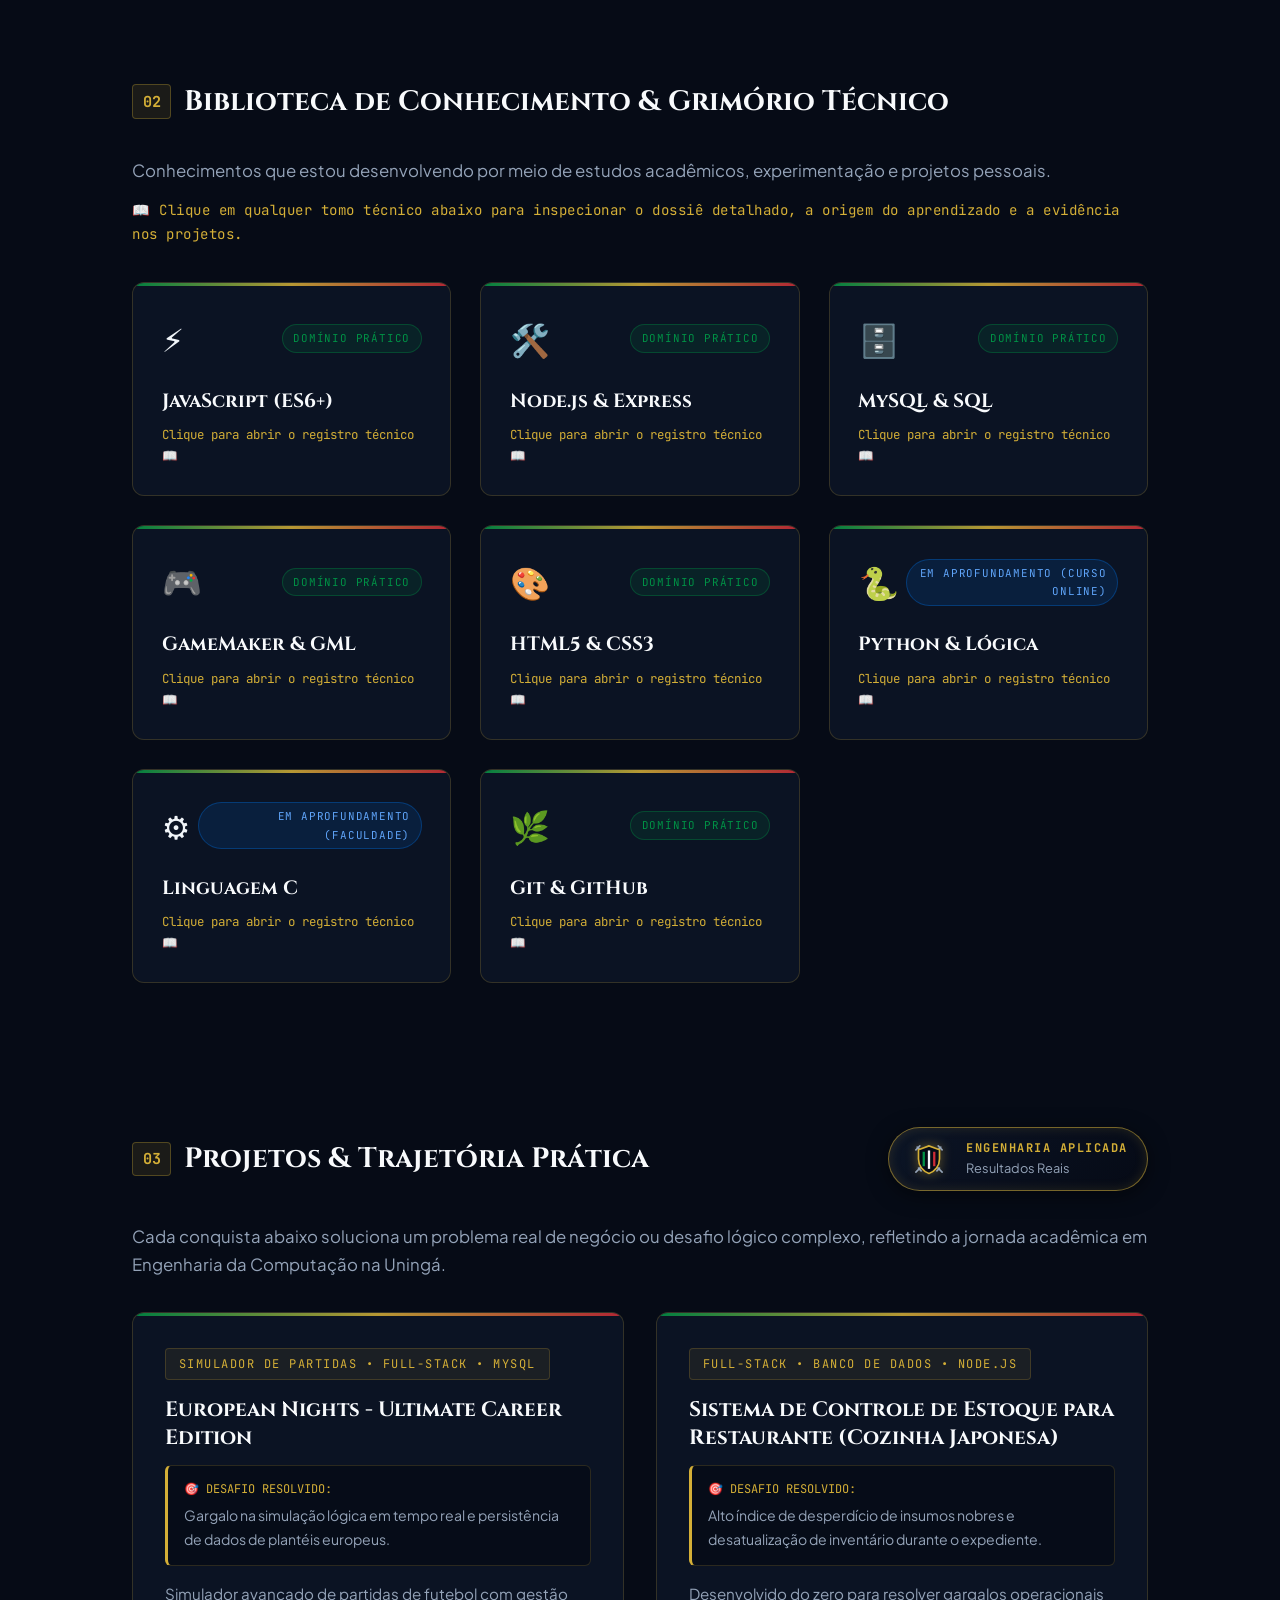
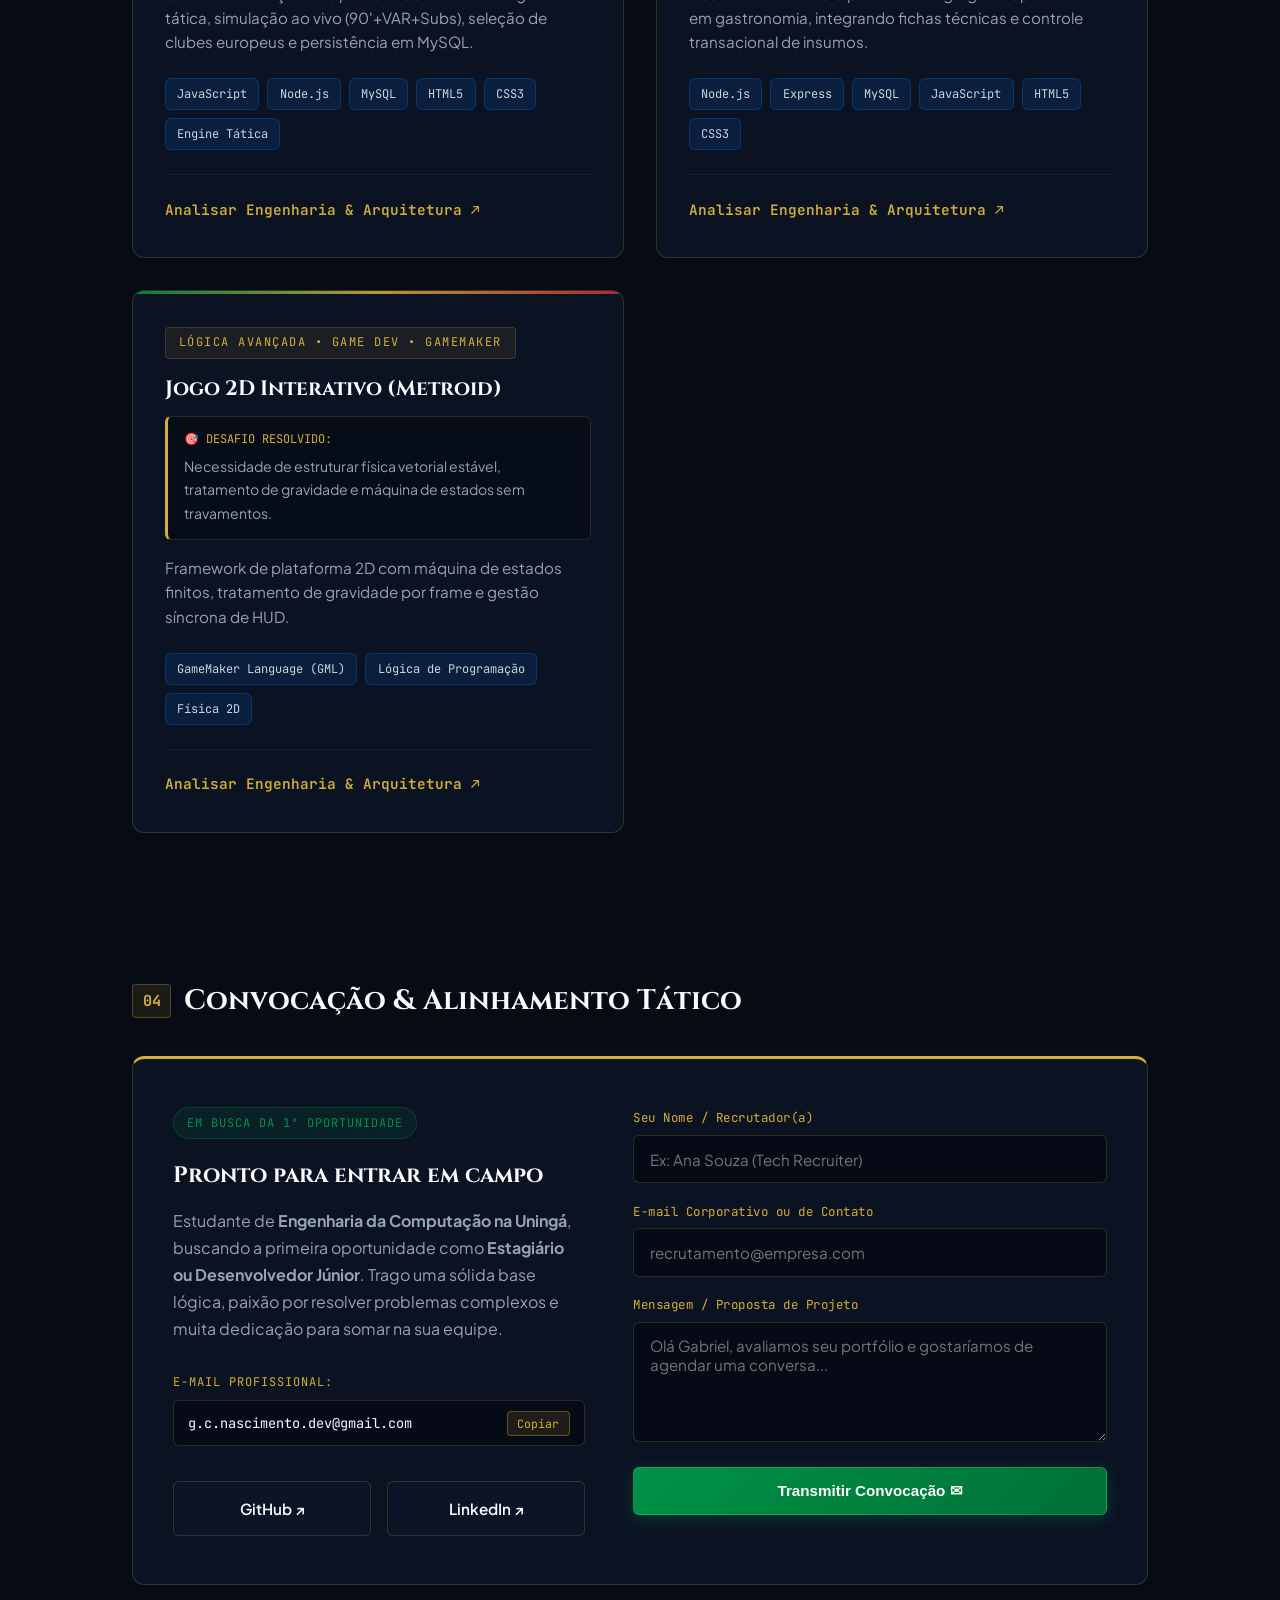
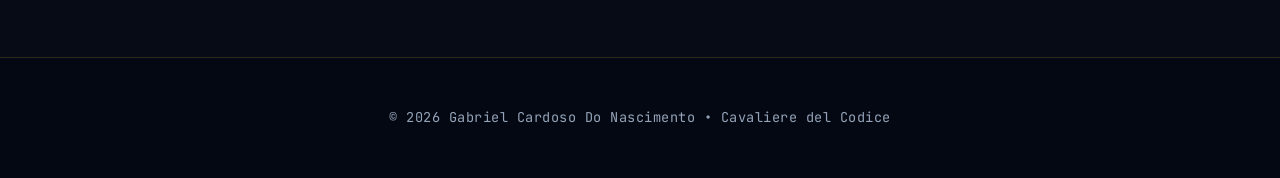
==== commit bd06c0ed: "Evolucao dos projetos: estudos de caso detalhados no Metroid e Cozinha Japonesa" ====
--- a/index.html
+++ b/index.html
@@ -11,7 +11,6 @@
 
   <!-- ILUSTRAÇÃO DE CAVALEIRO MEGALOMANÍACA AO FUNDO -->
   <svg class="knight-bg-watermark" viewBox="0 0 300 300" fill="none" xmlns="http://www.w3.org/2000/svg">
-    <!-- Brilho de Fundo do Elmo -->
     <defs>
       <radialGradient id="knightGlow" cx="50%" cy="50%" r="50%">
         <stop offset="0%" stop-color="#d4af37" stop-opacity="0.25"/>
@@ -29,7 +28,6 @@
 
     <!-- Placa Frontal da Viseira e Fendas Oculares Táticas -->
     <rect x="88" y="105" width="124" height="26" rx="4" stroke="#d4af37" stroke-width="3" fill="rgba(212, 175, 55, 0.08)"/>
-    <!-- Fendas de Visão (Olhos do Cavaleiro) -->
     <line x1="102" y1="118" x2="138" y2="118" stroke="#009246" stroke-width="4" stroke-linecap="round"/>
     <line x1="162" y1="118" x2="198" y2="118" stroke="#ce2b37" stroke-width="4" stroke-linecap="round"/>
 
@@ -38,12 +36,11 @@
     <circle cx="150" cy="148" r="6" fill="#d4af37"/>
     <path d="M150 148V210" stroke="#d4af37" stroke-width="3"/>
 
-    <!-- Respiradouros da Armadura (Cota de Malha / Ventilação) -->
+    <!-- Respiradouros da Armadura -->
     <g fill="#d4af37" opacity="0.85">
       <circle cx="112" cy="180" r="3.5"/>
       <circle cx="125" cy="190" r="3.5"/>
       <circle cx="138" cy="180" r="3.5"/>
-      
       <circle cx="162" cy="180" r="3.5"/>
       <circle cx="175" cy="190" r="3.5"/>
       <circle cx="188" cy="180" r="3.5"/>
@@ -63,9 +60,10 @@
     <line x1="156" y1="105" x2="156" y2="131" stroke="#ce2b37" stroke-width="2"/>
   </svg>
 
-  <!-- CURSOR PERSONALIZADO -->
-  <div class="cursor-dot" id="cursor-dot"></div>
-  <div class="cursor-ring" id="cursor-ring"></div>
+  <!-- CURSOR TÁTICO PERSONALIZADO -->
+  <div class="cursor-ring" id="cursor-ring">
+    <div class="cursor-dot-inner"></div>
+  </div>
 
   <!-- ANIMAÇÃO DE ENTRADA: ESTANDARTE DO CAVALEIRO -->
   <div id="gate-overlay" class="gate-overlay">
@@ -80,6 +78,7 @@
     </div>
   </div>
 
+  <!-- BARRA DE NAVEGAÇÃO -->
   <header class="navbar">
     <a href="#" class="logo">
       <svg width="22" height="24" viewBox="0 0 24 26" fill="none" xmlns="http://www.w3.org/2000/svg">
@@ -91,7 +90,7 @@
     <nav>
       <ul class="nav-links">
         <li><a href="#sobre">O Cavaleiro</a></li>
-        <li><a href="#habilidades">Arsenal</a></li>
+        <li><a href="#habilidades">Biblioteca</a></li>
         <li><a href="#projetos">Conquistas</a></li>
         <li><a href="#contato">Convocação</a></li>
       </ul>
@@ -105,14 +104,12 @@
       <div class="hero-content">
         <span class="badge-tag">Engenharia da Computação &bull; Uningá</span>
         
-        <!-- Título Fixo e Imponente -->
         <h1 class="gold-shimmer" style="font-family: var(--font-display); font-size: clamp(2.3rem, 4.5vw, 3.6rem); font-weight: 800; margin: 1.2rem 0; letter-spacing: 1px;">
           Desenvolvedor Full Stack Júnior
         </h1>
 
-        <!-- Descrição com efeito de digitação estilo pergaminho tático -->
         <p id="hero-typewriter-desc" data-text="Estudante de Engenharia da Computação unindo uma sólida base lógica ao desenvolvimento web moderno. Em busca da primeira oportunidade profissional como Desenvolvedor Full Stack Júnior ou Estagiário para projetar soluções limpas, eficientes e orientadas a resultados." style="font-size: 1.1rem; color: var(--text-muted); max-width: 720px; margin: 0 auto 2.2rem auto; line-height: 1.7; min-height: 85px;">
-          <!-- O texto será digitado automaticamente aqui pelo script -->
+          Estudante de Engenharia da Computação unindo uma sólida base lógica ao desenvolvimento web moderno. Em busca da primeira oportunidade profissional como Desenvolvedor Full Stack Júnior ou Estagiário para projetar soluções limpas, eficientes e orientadas a resultados.
         </p>
 
         <div class="hero-actions">
@@ -122,14 +119,13 @@
       </div>
     </section>
 
-  <!-- Seção Sobre / Perfil -->
+    <!-- Seção 01: Sobre / Perfil -->
     <section id="sobre" class="container section reveal">
       <div class="section-header">
         <h2><span class="sec-num">01</span> <span class="char-title-anim">Perfil Profissional & Formação</span></h2>
       </div>
       
       <div class="card profile-card">
-        
         <div class="knight-portrait-wrapper">
           <div class="knight-portrait-inner">
             <img src="assets/perfil.jpg" alt="Foto de Gabriel Cardoso Do Nascimento" onerror="this.src='https://via.placeholder.com/300x300/0d1628/d4af37?text=Gabriel+Cardoso'">
@@ -140,64 +136,44 @@
         </div>
 
         <div class="profile-text">
-          <!-- Parágrafo 1 com o teu nome integrado naturalmente -->
           <p class="paragraph-reveal" style="font-size: 1.05rem; line-height: 1.8; margin-bottom: 1.2rem;">
             Olá! Sou <strong>Gabriel Cardoso Do Nascimento</strong>, estudante de <strong>Engenharia da Computação no Centro Universitário Ingá (Uningá)</strong>. Atualmente, estou a construir a minha base técnica e focado em dar o meu primeiro passo no mercado de tecnologia como <strong>Desenvolvedor Full Stack Júnior / Estagiário</strong>.
           </p>
 
-          <!-- Parágrafo 2 com atraso médio -->
           <p class="paragraph-reveal" style="font-size: 1.05rem; line-height: 1.8; color: var(--text-muted); margin-bottom: 1.2rem; transition-delay: 0.2s;">
             A minha jornada académica tem-me ensinado a valorizar a lógica estruturada, a resolução de problemas e a disciplina. Em paralelo aos estudos, dedico-me a aprender ferramentas modernas de desenvolvimento web (como JavaScript, Node.js e bases de dados) e a colocar a mão na massa com projetos práticos no GitHub.
           </p>
 
-          <!-- Parágrafo 3 com atraso final -->
           <p class="paragraph-reveal" style="font-size: 1.05rem; line-height: 1.8; color: var(--text-muted); transition-delay: 0.4s;">
             Busco uma oportunidade para integrar uma equipe onde possa aprender com profissionais experientes, absorver boas práticas de mercado e evoluir rápido, entregando muita dedicação, vontade de aprender e código limpo em cada entrega.
           </p>
         </div>
-
-      </div>
-    </section>
-
-    <!-- Seção de Competências Técnicas -->
+      </div>
+    </section>
+
+    <!-- Seção 02: Biblioteca de Conhecimento -->
     <section id="habilidades" class="container section reveal">
       <div class="section-header">
-        <h2><span class="sec-num">02</span> <span class="char-title-anim">Arsenal Técnico</span></h2>
-      </div>
-      <div class="skills-grid">
-        <div class="skill-category">
-          <h3>Front-End</h3>
-          <ul>
-            <li>HTML5, CSS3 & JavaScript</li>
-            <li>Design Responsivo (Mobile First)</li>
-            <li>Animações & Interfaces Modernas</li>
-          </ul>
-        </div>
-        <div class="skill-category">
-          <h3>Back-End & APIs</h3>
-          <ul>
-            <li>C#, Java, Python & PHP</li>
-            <li>APIs RESTful & Orientação a Objetos</li>
-            <li>Node.js & Express</li>
-          </ul>
-        </div>
-        <div class="skill-category">
-          <h3>Banco de Dados & Ferramentas</h3>
-          <ul>
-            <li>MySQL & Linguagem SQL</li>
-            <li>Modelagem Relacional (DER/MER)</li>
-            <li>Git, GitHub & VS Code</li>
-          </ul>
-        </div>
-      </div>
-    </section>
-
-    <!-- Seção de Projetos -->
+        <h2><span class="sec-num">02</span> <span class="char-title-anim">Biblioteca de Conhecimento & Grimório Técnico</span></h2>
+      </div>
+      
+      <p style="color: var(--text-muted); margin-bottom: 0.8rem; font-size: 1.05rem; line-height: 1.7;">
+        Conhecimentos que estou desenvolvendo por meio de estudos acadêmicos, experimentação e projetos pessoais.
+      </p>
+      <p style="color: var(--accent-gold); font-family: var(--font-mono); font-size: 0.88rem; margin-bottom: 2.2rem; letter-spacing: 0.5px;">
+        📖 Clique em qualquer tomo técnico abaixo para inspecionar o dossiê detalhado, a origem do aprendizado e a evidência nos projetos.
+      </p>
+
+      <div class="library-grid" id="library-grid">
+        <!-- Renderizado dinamicamente via js/main.js -->
+      </div>
+    </section>
+
+    <!-- Seção 03: Projetos & Trajetória Prática -->
     <section id="projetos" class="container section reveal">
       <div class="section-header">
-        <h2><span class="sec-num">03</span> <span class="char-title-anim">Projetos & Conquistas</span></h2>
+        <h2><span class="sec-num">03</span> <span class="char-title-anim">Projetos & Trajetória Prática</span></h2>
         
-        <!-- Brasão de Honra Temático e Dinâmico -->
         <div class="knight-emblem-badge">
           <div class="emblem-shield-wrap">
             <svg class="emblem-svg" viewBox="0 0 64 64" fill="none" xmlns="http://www.w3.org/2000/svg">
@@ -214,17 +190,22 @@
             </svg>
           </div>
           <div class="emblem-text-wrap">
-            <span class="emblem-title">ARSENAL TÁTICO</span>
-            <span class="emblem-sub">Conquistas Reais</span>
-          </div>
-        </div>
+            <span class="emblem-title">ENGENHARIA APLICADA</span>
+            <span class="emblem-sub">Resultados Reais</span>
+          </div>
+        </div>
+      </div>
+
+      <p style="color: var(--text-muted); margin-bottom: 2rem; font-size: 1.05rem; line-height: 1.7;">
+        Cada conquista abaixo soluciona um problema real de negócio ou desafio lógico complexo, refletindo a jornada acadêmica em Engenharia da Computação na Uningá.
+      </p>
 
       <div id="projects-container" class="projects-grid">
         <!-- Inserido dinamicamente via js/main.js -->
       </div>
     </section>
 
-    <!-- Seção de Contato / Convocação Executiva -->
+    <!-- Seção 04: Contato / Convocação Executiva -->
     <section id="contato" class="container section reveal">
       <div class="section-header">
         <h2><span class="sec-num">04</span> <span class="char-title-anim">Convocação & Alinhamento Tático</span></h2>
@@ -232,8 +213,6 @@
       
       <div class="card contact-exec-card">
         <div class="contact-grid">
-          
-          <!-- Coluna Esquerda: Posicionamento e Canais Diretos -->
           <div class="contact-info">
             <span class="exec-badge">Em busca da 1ª Oportunidade</span>
             <h3>Pronto para entrar em campo</h3>
@@ -257,7 +236,6 @@
             </div>
           </div>
 
-          <!-- Coluna Direita: Formulário Executivo de Envio -->
           <form class="convocation-form" action="https://formsubmit.co/g.c.nascimento.dev@gmail.com" method="POST">
             <input type="hidden" name="_subject" value="Contato via Portfólio - Recrutamento">
             <input type="hidden" name="_captcha" value="false">
@@ -282,11 +260,9 @@
               Transmitir Convocação ✉
             </button>
           </form>
-
-        </div>
-      </div>
-    </section>
- 
+        </div>
+      </div>
+    </section>
   </main>
 
   <footer class="footer">
--- a/css/main.css
+++ b/css/main.css
@@ -28,7 +28,7 @@
   bottom: -40px;
   width: 580px;
   height: 580px;
-  opacity: 0.14; /* Mais nítido, imponente e marcante */
+  opacity: 0.14;
   pointer-events: none;
   z-index: 0;
   filter: drop-shadow(0 0 35px rgba(212, 175, 55, 0.25));
@@ -46,51 +46,76 @@
   }
 }
 
-@keyframes float-knight-bg {
-  0%, 100% { transform: translateY(0px) rotate(0deg); }
-  50% { transform: translateY(-14px) rotate(-1.5deg); }
-}
-
-/* --- CURSOR PERSONALIZADO (Desktop) --- */
+/* --- CURSOR TÁTICO PERSONALIZADO (OTIMIZADO E ÁGIL) --- */
 @media (pointer: fine) {
-  body, a, button, input, textarea, .project-card {
-    cursor: none;
+  body, html, a, button, input, textarea, .project-card, .library-book, .modal-close-btn, [onclick], * {
+    cursor: none !important;
   }
-}
-
-.cursor-dot {
-  position: fixed;
-  top: 0;
-  left: 0;
-  width: 8px;
-  height: 8px;
-  background-color: var(--accent-gold);
-  border-radius: 50%;
-  pointer-events: none;
-  z-index: 99999;
-  transform: translate(-50%, -50%);
-  transition: width 0.2s, height 0.2s, background-color 0.2s;
-}
-
-.cursor-ring {
-  position: fixed;
-  top: 0;
-  left: 0;
-  width: 36px;
-  height: 36px;
-  border: 1.5px solid rgba(212, 175, 55, 0.6);
-  border-radius: 50%;
-  pointer-events: none;
-  z-index: 99998;
-  transform: translate(-50%, -50%);
-  transition: width 0.25s ease, height 0.25s ease, border-color 0.25s ease, background-color 0.25s ease;
-}
-
-.cursor-ring.active {
-  width: 54px;
-  height: 54px;
-  border-color: var(--italy-green);
-  background-color: rgba(0, 146, 70, 0.1);
+
+  .cursor-ring {
+    position: fixed;
+    top: 0;
+    left: 0;
+    width: 28px;
+    height: 28px;
+    pointer-events: none !important;
+    transform: translate3d(0, 0, 0);
+    margin-left: -14px;
+    margin-top: -14px;
+    z-index: 999999;
+    transition: width 0.15s ease, height 0.15s ease;
+    display: flex;
+    align-items: center;
+    justify-content: center;
+    will-change: transform;
+  }
+
+  .cursor-ring * {
+    pointer-events: none !important;
+  }
+
+  .cursor-ring::before {
+    content: '';
+    position: absolute;
+    width: 2px;
+    height: 24px;
+    background: linear-gradient(to bottom, #009246, #fff, #ce2b37);
+    box-shadow: 0 0 6px var(--accent-gold);
+  }
+
+  .cursor-ring::after {
+    content: '';
+    position: absolute;
+    width: 24px;
+    height: 2px;
+    background: linear-gradient(to right, #009246, #fff, #ce2b37);
+    box-shadow: 0 0 6px var(--accent-gold);
+  }
+
+  .cursor-dot-inner {
+    position: absolute;
+    width: 6px;
+    height: 6px;
+    background-color: var(--accent-gold);
+    border-radius: 50%;
+    box-shadow: 0 0 8px var(--accent-gold);
+  }
+
+  .cursor-ring.active {
+    width: 44px;
+    height: 44px;
+    margin-left: -22px;
+    margin-top: -22px;
+    border-color: var(--italy-green);
+    background-color: rgba(0, 146, 70, 0.12);
+    box-shadow: 0 0 15px rgba(0, 146, 70, 0.3);
+  }
+}
+
+@media (pointer: coarse) {
+  .cursor-ring {
+    display: none !important;
+  }
 }
 
 /* --- ANIMAÇÃO DE ENTRADA: O ESTANDARTE DO CAVALEIRO --- */
@@ -265,7 +290,7 @@
   width: 100%;
 }
 
-/* --- HERO SECTION & LETRAS ANIMADAS --- */
+/* --- HERO SECTION --- */
 .hero {
   min-height: 82vh;
   display: flex;
@@ -348,17 +373,17 @@
   }
 }
 
-.typing-cursor {
+.typing-cursor-gold {
   display: inline-block;
   width: 2px;
   height: 1.1em;
   background-color: var(--accent-gold);
-  margin-left: 4px;
+  margin-left: 3px;
   vertical-align: middle;
-  animation: blink-cursor 0.8s infinite;
-}
-
-@keyframes blink-cursor {
+  animation: blink-gold-cursor 0.7s infinite;
+}
+
+@keyframes blink-gold-cursor {
   0%, 100% { opacity: 1; }
   50% { opacity: 0; }
 }
@@ -447,7 +472,7 @@
   border: 1px solid rgba(212, 175, 55, 0.3);
 }
 
-.card, .skill-category, .project-card {
+.card, .library-book, .project-card {
   background: var(--bg-surface);
   backdrop-filter: blur(12px);
   border: 1px solid var(--border-subtle);
@@ -458,7 +483,7 @@
   transition: transform 0.35s cubic-bezier(0.2, 0.8, 0.2, 1), border-color 0.35s ease, box-shadow 0.35s ease;
 }
 
-.card::before, .skill-category::before, .project-card::before {
+.card::before, .library-book::before, .project-card::before {
   content: '';
   position: absolute;
   inset: 0;
@@ -468,11 +493,11 @@
   pointer-events: none;
 }
 
-.card:hover::before, .skill-category:hover::before, .project-card:hover::before {
+.card:hover::before, .library-book:hover::before, .project-card:hover::before {
   opacity: 1;
 }
 
-.card:hover, .project-card:hover, .skill-category:hover {
+.card:hover, .project-card:hover, .library-book:hover {
   border-color: var(--border-glow);
   transform: translateY(-5px);
   box-shadow: 0 12px 30px rgba(0, 0, 0, 0.45);
@@ -549,42 +574,34 @@
   width: 100%;
 }
 
-/* --- ANIMAÇÃO DO CAVALEIRO / ESPADAS PERTO DOS PROJETOS --- */
-.knight-companion {
-  display: flex;
-  align-items: center;
-  gap: 0.8rem;
-  background: rgba(13, 22, 40, 0.85);
-  border: 1px solid var(--border-subtle);
-  padding: 0.5rem 1rem;
-  border-radius: 99px;
-}
-
-.knight-svg
-
-/* --- GRELHA DE COMPETÊNCIAS (ARSENAL TÉCNICO) --- */
-.skills-grid {
+.paragraph-reveal {
+  opacity: 0;
+  transform: translateY(20px);
+  transition: opacity 0.8s cubic-bezier(0.2, 0.8, 0.2, 1), transform 0.8s cubic-bezier(0.2, 0.8, 0.2, 1);
+}
+
+.paragraph-reveal.is-visible {
+  opacity: 1;
+  transform: translateY(0);
+}
+
+/* --- BIBLIOTECA DE CONHECIMENTO (LIVROS TÉCNICOS) --- */
+.library-grid {
   display: grid;
-  grid-template-columns: repeat(auto-fit, minmax(320px, 1fr));
-  gap: 2rem;
+  grid-template-columns: repeat(auto-fit, minmax(280px, 1fr));
+  gap: 1.8rem;
   margin-top: 1.5rem;
 }
 
-.skill-category {
-  background: var(--bg-surface);
-  backdrop-filter: blur(12px);
-  border: 1px solid var(--border-subtle);
-  padding: 2.2rem 2rem;
-  border-radius: 12px;
-  position: relative;
-  overflow: hidden;
-  transition: transform 0.35s cubic-bezier(0.2, 0.8, 0.2, 1), border-color 0.35s ease, box-shadow 0.35s ease;
+.library-book {
+  padding: 1.8rem;
+  cursor: pointer;
   display: flex;
   flex-direction: column;
-}
-
-/* Detalhe de brasão sutil no topo de cada card de skill */
-.skill-category::after {
+  gap: 1.2rem;
+}
+
+.library-book::after {
   content: '';
   position: absolute;
   top: 0;
@@ -592,58 +609,174 @@
   width: 100%;
   height: 3px;
   background: linear-gradient(90deg, var(--italy-green), var(--accent-gold), var(--italy-red));
-  opacity: 0.7;
-}
-
-.skill-category:hover {
-  border-color: var(--border-glow);
-  transform: translateY(-6px);
-  box-shadow: 0 15px 35px rgba(0, 0, 0, 0.5);
-}
-
-.skill-category h3 {
+  opacity: 0.85;
+}
+
+.book-cover {
+  display: flex;
+  justify-content: space-between;
+  align-items: center;
+  gap: 0.5rem;
+}
+
+.book-icon {
+  font-size: 2rem;
+}
+
+.book-cat-tag {
+  font-family: var(--font-mono);
+  font-size: 0.68rem;
+  padding: 0.25rem 0.65rem;
+  border-radius: 99px;
+  text-transform: uppercase;
+  letter-spacing: 0.8px;
+  text-align: right;
+}
+
+.tag-active {
+  background: rgba(0, 146, 70, 0.12);
+  color: var(--italy-green);
+  border: 1px solid rgba(0, 146, 70, 0.35);
+}
+
+.tag-learning {
+  background: rgba(212, 175, 55, 0.12);
+  color: var(--accent-gold);
+  border: 1px solid rgba(212, 175, 55, 0.35);
+}
+
+.tag-course {
+  background: rgba(0, 102, 204, 0.15);
+  color: #60a5fa;
+  border: 1px solid rgba(0, 102, 204, 0.4);
+}
+
+.tag-basic {
+  background: rgba(148, 163, 184, 0.15);
+  color: #cbd5e1;
+  border: 1px solid rgba(148, 163, 184, 0.35);
+}
+
+.book-info h3 {
   font-family: var(--font-display);
-  color: var(--accent-gold);
-  font-size: 1.25rem;
-  margin-bottom: 1.2rem;
-  display: flex;
-  align-items: center;
-  gap: 0.6rem;
-}
-
-.skill-category ul {
-  list-style: none;
+  color: var(--italy-white);
+  font-size: 1.2rem;
+  margin-bottom: 0.4rem;
+}
+
+.book-hint {
+  font-family: var(--font-mono);
+  font-size: 0.78rem;
+  color: var(--accent-gold);
+}
+
+/* --- MODAL DO LIVRO TÉCNICO --- */
+.book-modal-overlay {
+  position: fixed;
+  inset: 0;
+  background: rgba(4, 8, 17, 0.85);
+  backdrop-filter: blur(10px);
+  z-index: 10000;
+  display: flex;
+  justify-content: center;
+  align-items: center;
+  padding: 1.5rem;
+  opacity: 0;
+  visibility: hidden;
+  transition: opacity 0.3s ease, visibility 0.3s ease;
+}
+
+.book-modal-overlay.active {
+  opacity: 1;
+  visibility: visible;
+}
+
+.book-modal-card {
+  background: #0d1628;
+  border: 1px solid var(--accent-gold);
+  border-top: 4px solid var(--accent-gold);
+  width: 100%;
+  max-width: 600px;
+  border-radius: 12px;
+  padding: 2.5rem;
+  position: relative;
+  box-shadow: 0 20px 50px rgba(0, 0, 0, 0.7), inset 0 0 20px rgba(212, 175, 55, 0.1);
+  transform: translateY(20px) scale(0.95);
+  transition: transform 0.3s cubic-bezier(0.2, 0.8, 0.2, 1);
+}
+
+.book-modal-overlay.active .book-modal-card {
+  transform: translateY(0) scale(1);
+}
+
+.modal-close-btn {
+  position: absolute;
+  top: 1.2rem;
+  right: 1.2rem;
+  background: rgba(212, 175, 55, 0.1);
+  color: var(--accent-gold);
+  border: 1px solid rgba(212, 175, 55, 0.3);
+  width: 32px;
+  height: 32px;
+  border-radius: 50%;
+  font-size: 1rem;
+  cursor: pointer;
+  display: flex;
+  justify-content: center;
+  align-items: center;
+  transition: all 0.2s ease;
+}
+
+.modal-close-btn:hover {
+  background: var(--accent-gold);
+  color: var(--bg-deep);
+}
+
+.modal-header {
+  display: flex;
+  align-items: center;
+  gap: 1.2rem;
+  margin-bottom: 1.8rem;
+  padding-bottom: 1.2rem;
+  border-bottom: 1px solid var(--border-subtle);
+}
+
+.book-icon-large {
+  font-size: 2.8rem;
+}
+
+.modal-header h2 {
+  font-family: var(--font-display);
+  color: var(--italy-white);
+  font-size: 1.5rem;
+  margin-top: 0.4rem;
+}
+
+.modal-body-scroll {
   display: flex;
   flex-direction: column;
-  gap: 0.8rem;
-}
-
-.skill-category li {
+  gap: 1.2rem;
+  max-height: 60vh;
+  overflow-y: auto;
+  padding-right: 0.5rem;
+}
+
+.modal-section h4 {
+  font-family: var(--font-mono);
+  font-size: 0.85rem;
+  color: var(--accent-gold);
+  text-transform: uppercase;
+  letter-spacing: 1px;
+  margin-bottom: 0.3rem;
+}
+
+.modal-section p {
   color: var(--text-muted);
   font-size: 0.95rem;
-  display: flex;
-  align-items: center;
-  gap: 0.7rem;
-  background: rgba(6, 11, 22, 0.5);
-  padding: 0.6rem 0.9rem;
-  border-radius: 6px;
-  border: 1px solid rgba(255, 255, 255, 0.03);
-  transition: all 0.25s ease;
-}
-
-.skill-category li:hover {
-  background: rgba(212, 175, 55, 0.06);
-  border-color: rgba(212, 175, 55, 0.2);
-  color: var(--italy-white);
-  transform: translateX(4px);
-}
-
-.skill-category li::before {
-  content: '✦';
-  color: var(--italy-green);
-  font-size: 0.75rem;
-}
-/* --- GRIMÓRIO DE PROJETOS & CONQUISTAS PROFISSIONAL --- */
+  line-height: 1.6;
+}
+
+/* --- GRIMÓRIO DE PROJETOS & CONQUISTAS --- */
 .projects-grid {
   display: grid;
   grid-template-columns: repeat(auto-fit, minmax(340px, 1fr));
@@ -652,20 +785,12 @@
 }
 
 .project-card {
-  background: var(--bg-surface);
-  backdrop-filter: blur(12px);
-  border: 1px solid var(--border-subtle);
   padding: 2.2rem 2rem;
-  border-radius: 12px;
-  position: relative;
-  overflow: hidden;
-  transition: transform 0.35s cubic-bezier(0.2, 0.8, 0.2, 1), border-color 0.35s ease, box-shadow 0.35s ease;
   display: flex;
   flex-direction: column;
   cursor: pointer;
 }
 
-/* Faixa tricolor italiana no topo de cada card de projeto */
 .project-card::after {
   content: '';
   position: absolute;
@@ -677,26 +802,6 @@
   opacity: 0.85;
 }
 
-.project-card::before {
-  content: '';
-  position: absolute;
-  inset: 0;
-  background: radial-gradient(400px circle at var(--mouse-x, 50%) var(--mouse-y, 50%), rgba(212, 175, 55, 0.12), transparent 60%);
-  opacity: 0;
-  transition: opacity 0.3s;
-  pointer-events: none;
-}
-
-.project-card:hover::before {
-  opacity: 1;
-}
-
-.project-card:hover {
-  border-color: var(--border-glow);
-  transform: translateY(-6px);
-  box-shadow: 0 15px 35px rgba(0, 0, 0, 0.5);
-}
-
 .project-cat {
   font-family: var(--font-mono);
   font-size: 0.75rem;
@@ -719,7 +824,31 @@
   line-height: 1.35;
 }
 
-.project-card p {
+.project-problem-box {
+  background: rgba(6, 11, 22, 0.75);
+  border: 1px solid rgba(212, 175, 55, 0.18);
+  border-left: 3px solid var(--accent-gold);
+  padding: 0.8rem 1rem;
+  border-radius: 6px;
+  margin-bottom: 1rem;
+}
+
+.problem-label {
+  font-family: var(--font-mono);
+  font-size: 0.75rem;
+  color: var(--accent-gold);
+  text-transform: uppercase;
+  display: block;
+  margin-bottom: 0.3rem;
+}
+
+.project-problem-box p {
+  font-size: 0.88rem !important;
+  color: var(--text-muted) !important;
+  margin-bottom: 0 !important;
+}
+
+.project-desc {
   color: var(--text-muted);
   font-size: 0.95rem;
   margin-bottom: 1.5rem;
@@ -772,6 +901,7 @@
 .project-card:hover .link-detail {
   gap: 0.8rem;
 }
+
 /* --- BRASÃO / ESCUDO DE HONRA DINÂMICO --- */
 .knight-emblem-badge {
   display: flex;
@@ -989,7 +1119,61 @@
     gap: 2rem;
   }
 }
-/* --- RODAPÉ PROFISSIONAL ALINHADO --- */
+
+/* --- SCROLL REVEAL & SKILLS GRID (PARA PÁGINAS DE PROJETO) --- */
+.reveal {
+  opacity: 0;
+  transform: translateY(25px);
+  transition: opacity 0.8s cubic-bezier(0.2, 0.8, 0.2, 1), transform 0.8s cubic-bezier(0.2, 0.8, 0.2, 1);
+}
+
+.reveal.visible {
+  opacity: 1;
+  transform: translateY(0);
+}
+
+.skills-grid {
+  display: grid;
+  grid-template-columns: repeat(auto-fit, minmax(320px, 1fr));
+  gap: 2rem;
+  margin-top: 1.5rem;
+}
+
+.skill-category {
+  background: var(--bg-surface);
+  backdrop-filter: blur(12px);
+  border: 1px solid var(--border-subtle);
+  padding: 2.2rem 2rem;
+  border-radius: 12px;
+  position: relative;
+  overflow: hidden;
+  transition: transform 0.35s cubic-bezier(0.2, 0.8, 0.2, 1), border-color 0.35s ease, box-shadow 0.35s ease;
+}
+
+.skill-category h3 {
+  font-family: var(--font-display);
+  color: var(--accent-gold);
+  font-size: 1.25rem;
+  margin-bottom: 1.2rem;
+}
+
+.skill-category ul {
+  list-style: none;
+  display: flex;
+  flex-direction: column;
+  gap: 0.8rem;
+}
+
+.skill-category li {
+  color: var(--text-muted);
+  font-size: 0.95rem;
+  background: rgba(6, 11, 22, 0.5);
+  padding: 0.6rem 0.9rem;
+  border-radius: 6px;
+  border: 1px solid rgba(255, 255, 255, 0.03);
+}
+
+/* --- RODAPÉ PROFISSIONAL --- */
 .footer {
   text-align: center;
   padding: 3rem 2rem;
@@ -1002,57 +1186,4 @@
   z-index: 1;
   background: rgba(4, 8, 17, 0.6);
   backdrop-filter: blur(8px);
-}
-/* --- ANIMAÇÃO DE SURGIMENTO DA DESCRIÇÃO DA HERO --- */
-.hero-desc-reveal {
-  opacity: 0;
-  transform: translateY(20px);
-  transition: opacity 1s cubic-bezier(0.2, 0.8, 0.2, 1), transform 1s cubic-bezier(0.2, 0.8, 0.2, 1);
-}
-
-.hero-desc-reveal.active {
-  opacity: 1;
-  transform: translateY(0);
-}
-/* --- CURSOR DE ESCRITA TÁTICO / PERGAMINHO --- */
-.typing-cursor-gold {
-  display: inline-block;
-  width: 2px;
-  height: 1.1em;
-  background-color: var(--accent-gold);
-  margin-left: 3px;
-  vertical-align: middle;
-  animation: blink-gold-cursor 0.7s infinite;
-}
-
-@keyframes blink-gold-cursor {
-  0%, 100% { opacity: 1; }
-  50% { opacity: 0; }
-}
-
-/* --- FORÇAR O CURSOR PERSONALIZADO EM TODOS OS ELEMENTOS CLICÁVEIS --- */
-@media (pointer: fine) {
-  body, a, button, input, textarea, .project-card, .skill-category, [onclick] {
-    cursor: none !important;
-  }
-}
-
-/* Estado ativo do anel do cursor sobre elementos interativos (com a cor do brasão/Itália) */
-.cursor-ring.active {
-  width: 54px;
-  height: 54px;
-  border-color: var(--italy-green);
-  background-color: rgba(0, 146, 70, 0.12);
-  box-shadow: 0 0 15px rgba(0, 146, 70, 0.3);
-}
-/* --- REVELAÇÃO PROGRESSIVA DE PARÁGRAFOS --- */
-.paragraph-reveal {
-  opacity: 0;
-  transform: translateY(20px);
-  transition: opacity 0.8s cubic-bezier(0.2, 0.8, 0.2, 1), transform 0.8s cubic-bezier(0.2, 0.8, 0.2, 1);
-}
-
-.paragraph-reveal.is-visible {
-  opacity: 1;
-  transform: translateY(0);
 }
